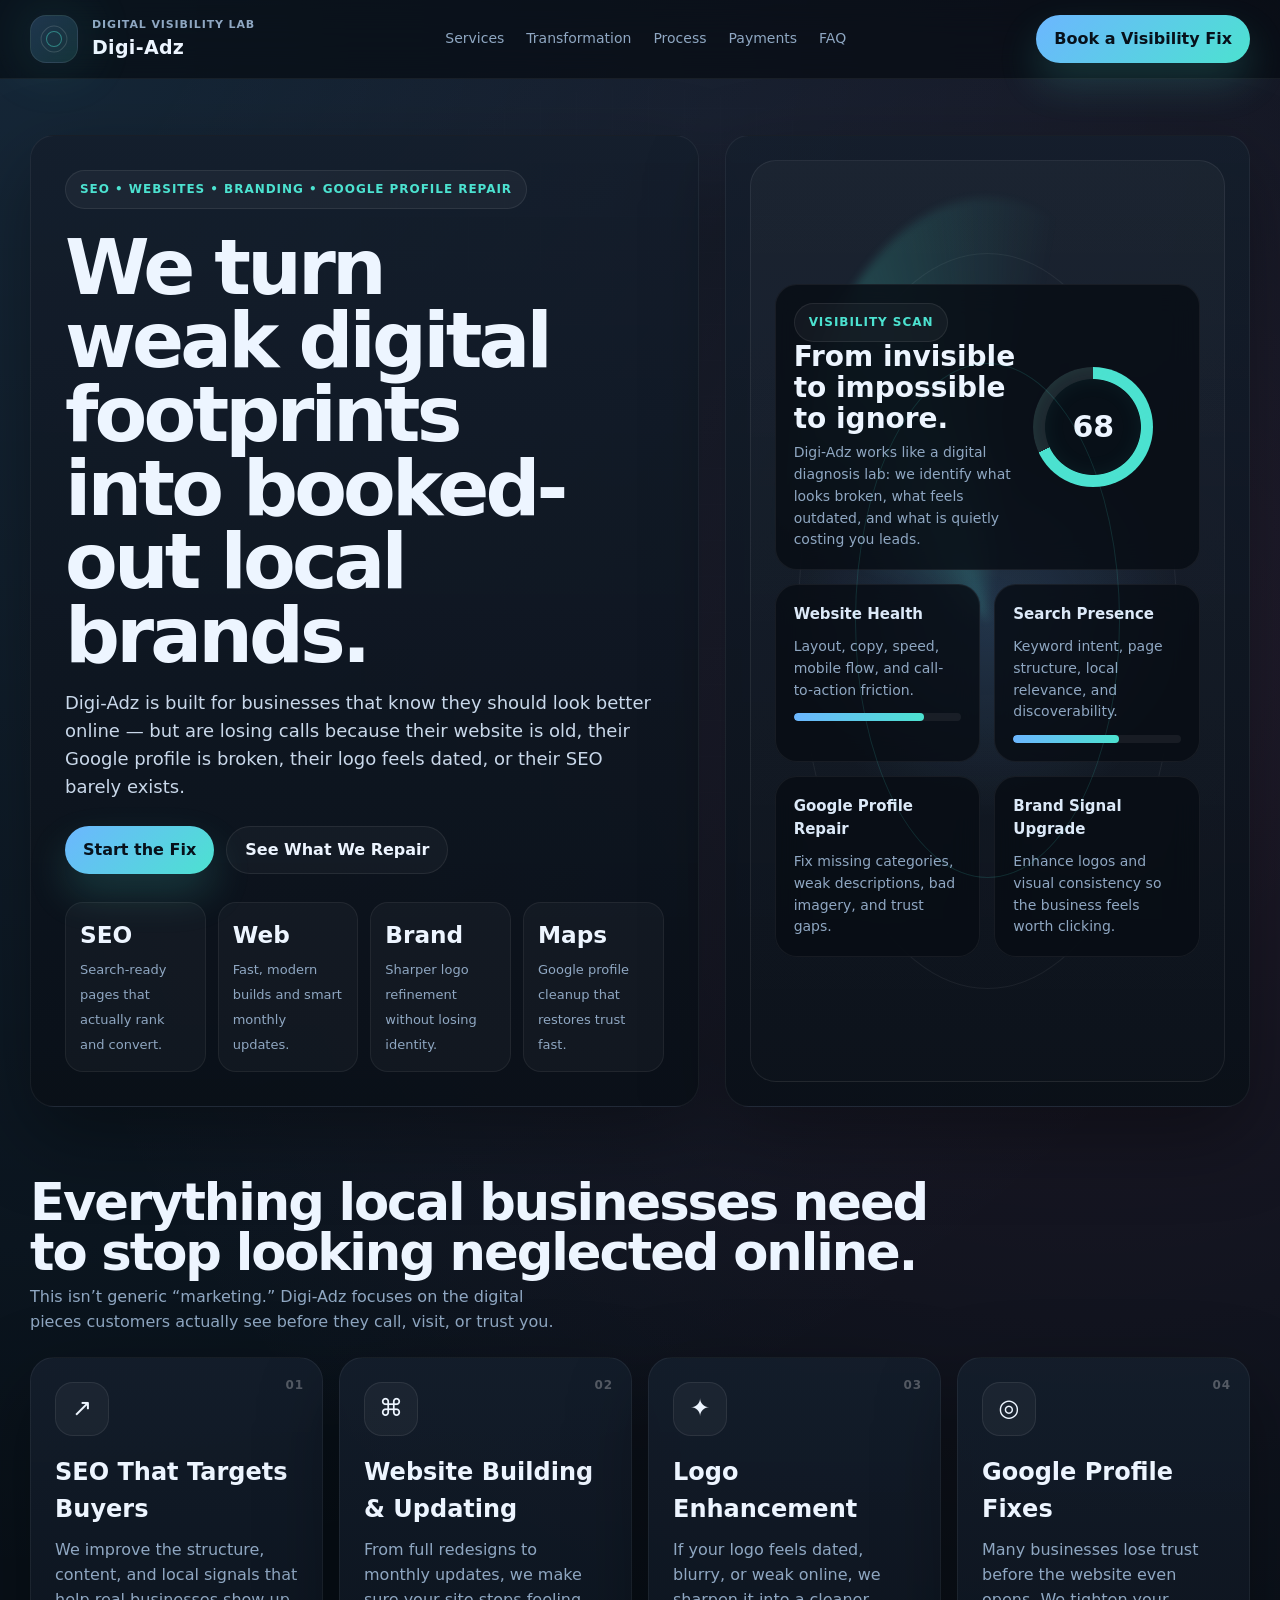
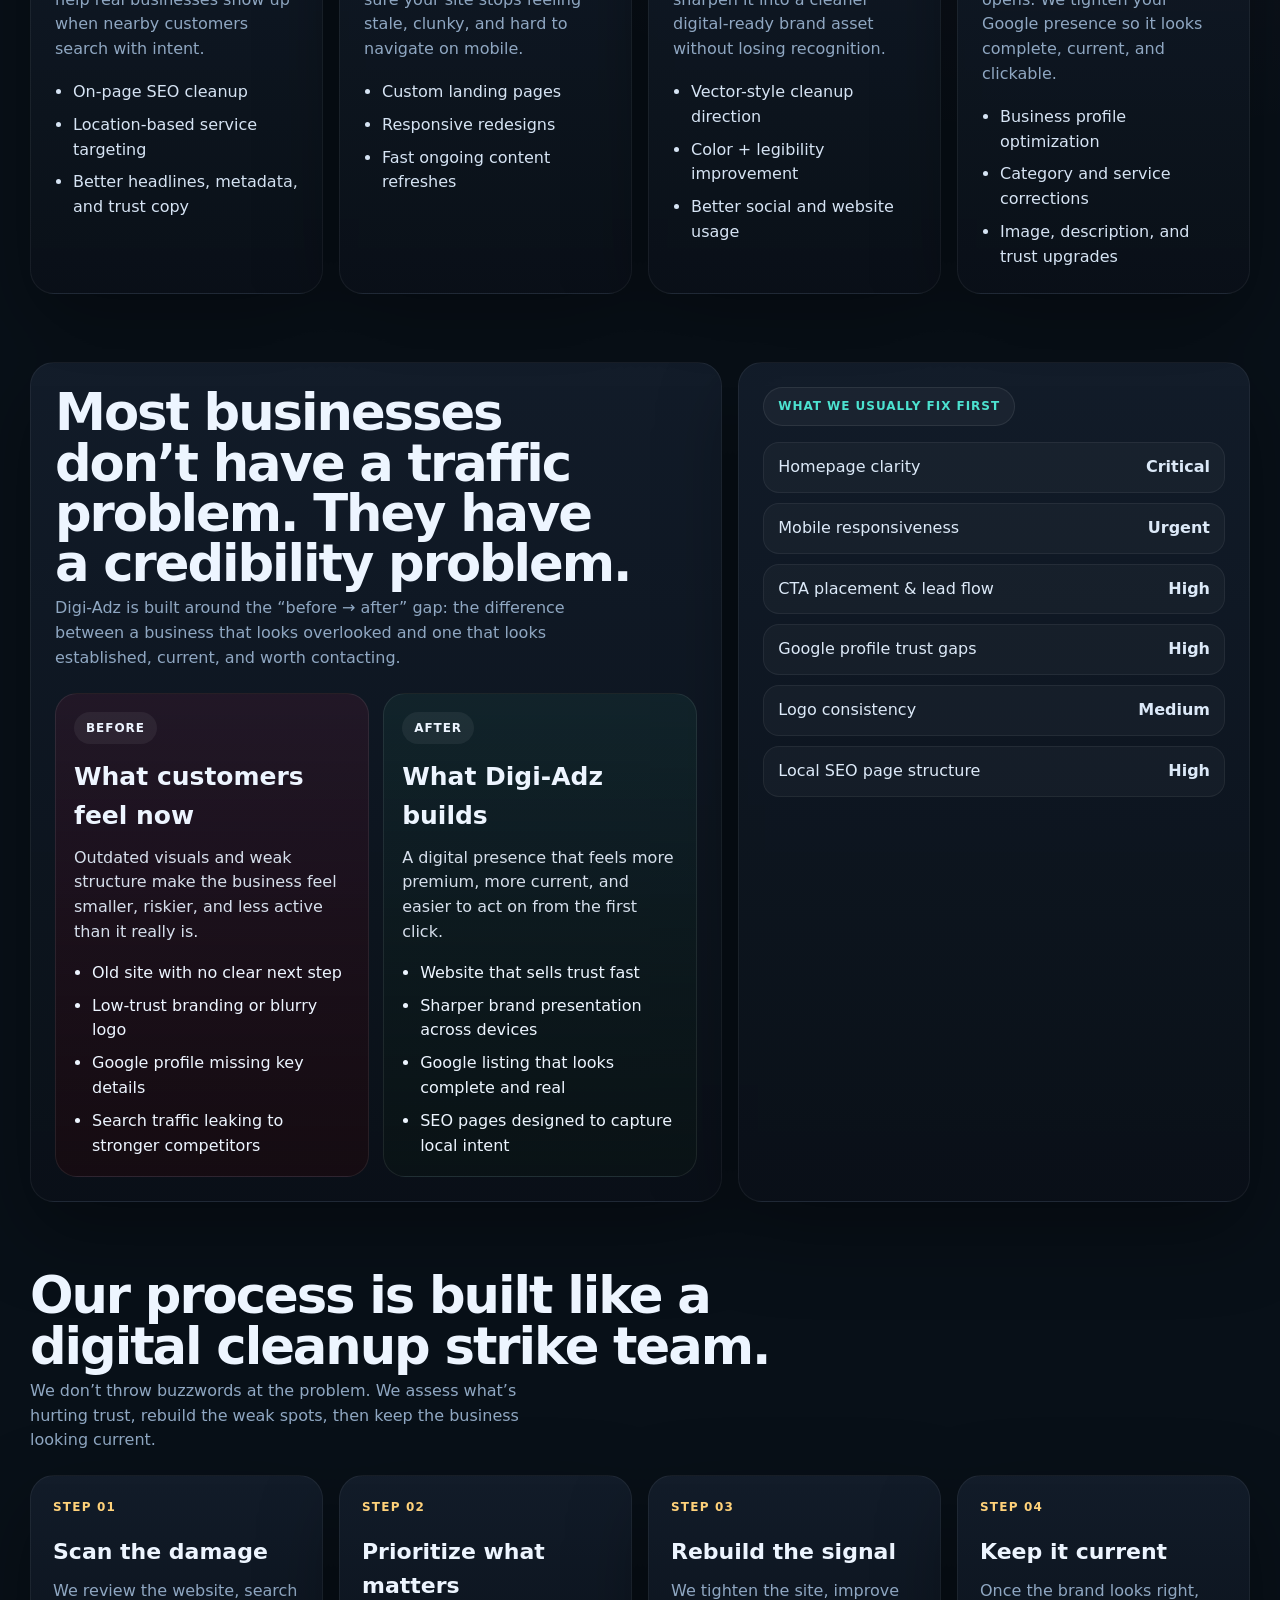
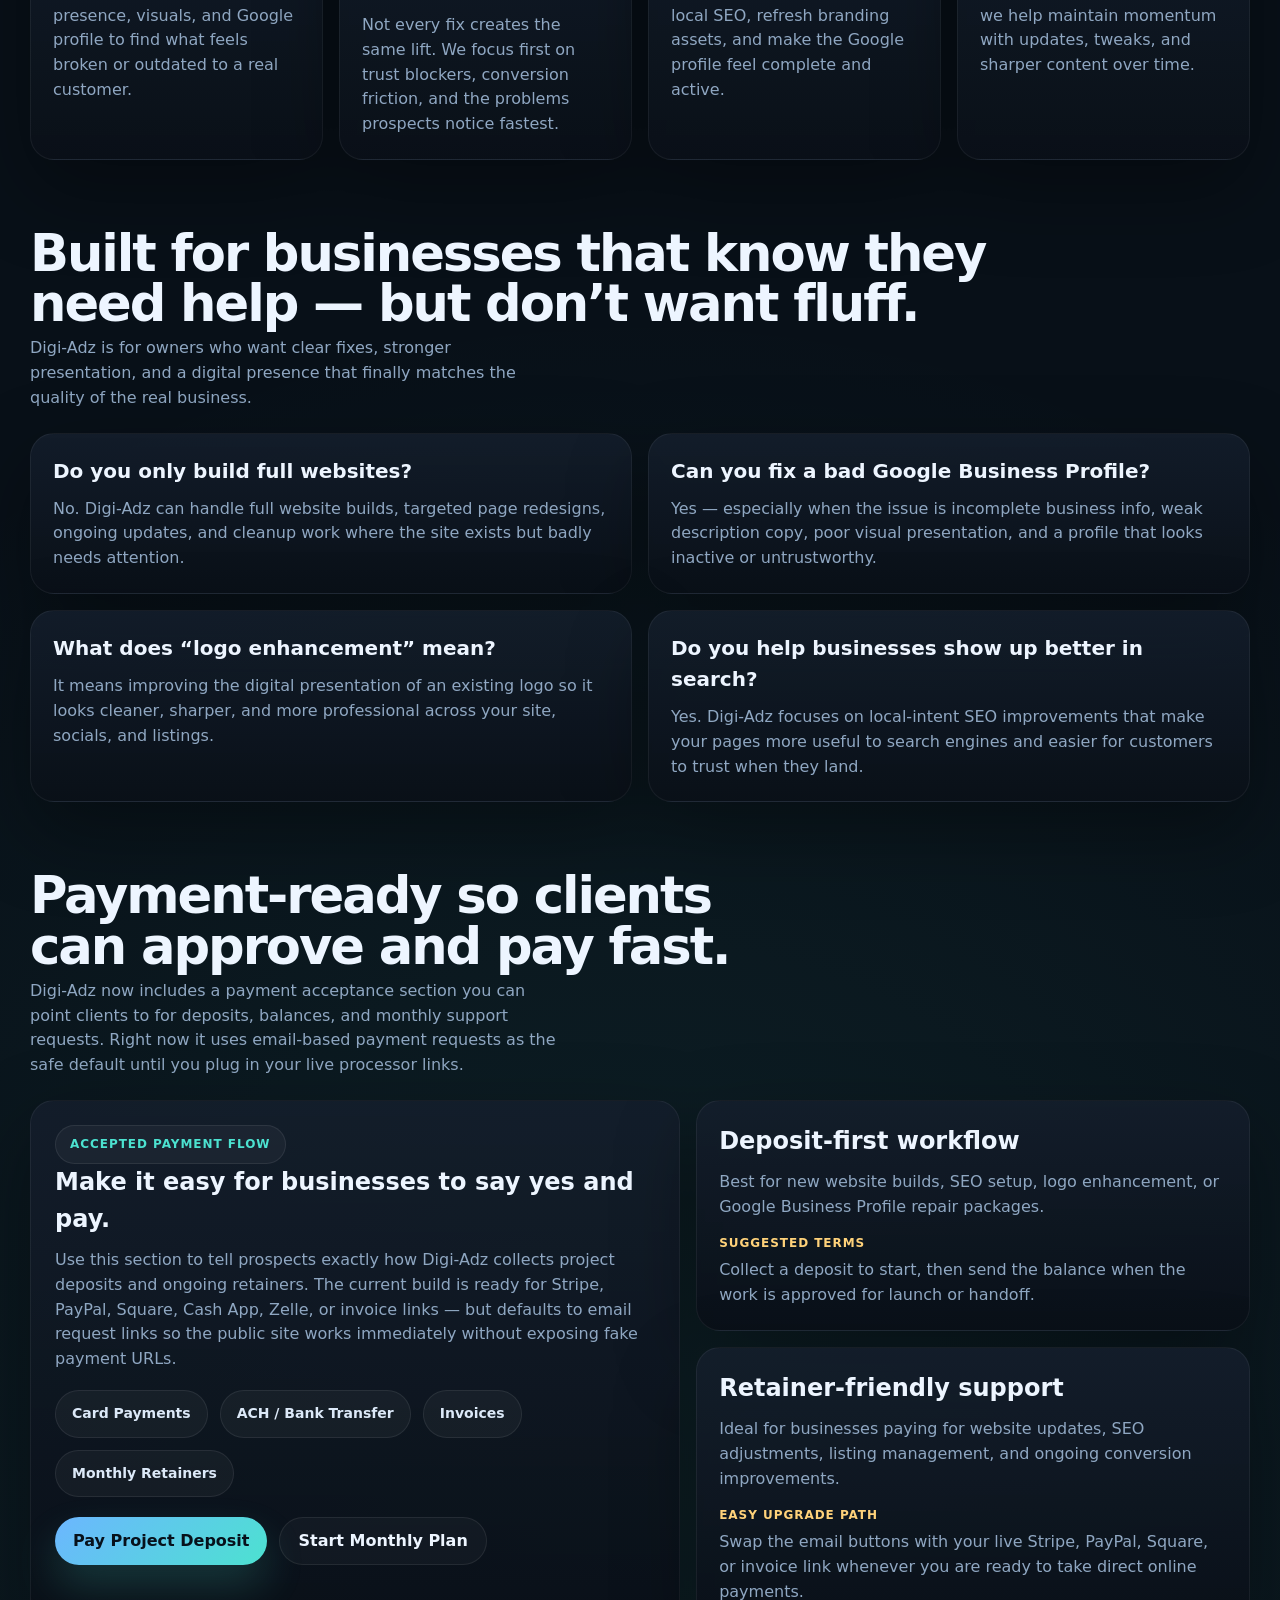
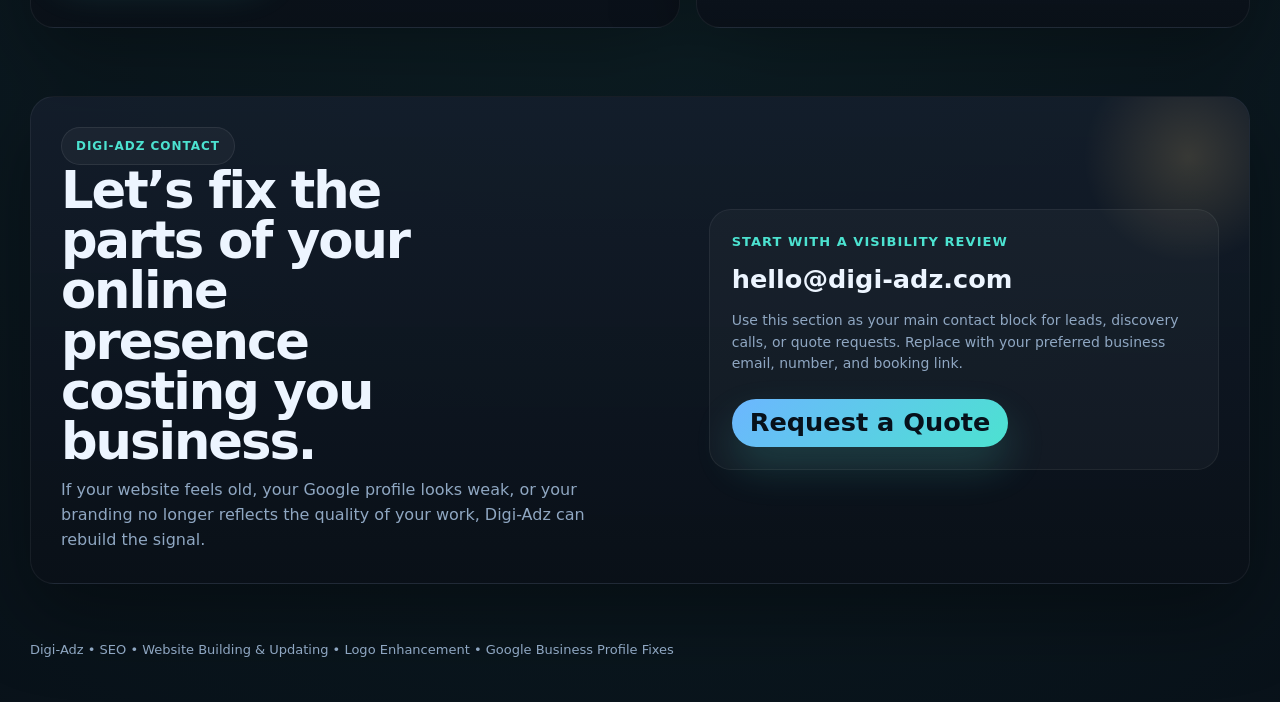
==== index.html @ f7421a34 "fix: center quote button in contact panel" ====
<!DOCTYPE html>
<html lang="en">
<head>
  <meta charset="UTF-8" />
  <meta name="viewport" content="width=device-width, initial-scale=1.0" />
  <title>Digi-Adz — Digital Visibility That Actually Brings Calls</title>
  <meta name="description" content="Digi-Adz helps local businesses fix SEO, rebuild outdated websites, enhance logos, and repair Google Business Profiles with a bold conversion-first digital presence." />
  <style>
    :root {
      --bg: #081018;
      --bg-soft: #101a24;
      --panel: rgba(17, 25, 36, 0.8);
      --panel-2: rgba(13, 20, 30, 0.92);
      --line: rgba(120, 174, 255, 0.18);
      --text: #edf5ff;
      --muted: #8fa7c2;
      --blue: #6cb6ff;
      --cyan: #4ce2d0;
      --gold: #ffd27a;
      --pink: #ff72c6;
      --glow: 0 0 60px rgba(76, 226, 208, 0.18);
      --radius: 24px;
      --shadow: 0 30px 80px rgba(0, 0, 0, 0.35);
      --max: 1220px;
    }

    * { box-sizing: border-box; }
    html { scroll-behavior: smooth; }
    body {
      margin: 0;
      font-family: Inter, ui-sans-serif, system-ui, -apple-system, BlinkMacSystemFont, "Segoe UI", sans-serif;
      background:
        radial-gradient(circle at top left, rgba(108, 182, 255, 0.14), transparent 28%),
        radial-gradient(circle at 85% 12%, rgba(255, 114, 198, 0.10), transparent 22%),
        radial-gradient(circle at 50% 85%, rgba(76, 226, 208, 0.08), transparent 25%),
        var(--bg);
      color: var(--text);
      line-height: 1.55;
    }

    body::before {
      content: "";
      position: fixed;
      inset: 0;
      pointer-events: none;
      background-image:
        linear-gradient(rgba(255,255,255,0.02) 1px, transparent 1px),
        linear-gradient(90deg, rgba(255,255,255,0.02) 1px, transparent 1px);
      background-size: 36px 36px;
      mask-image: radial-gradient(circle at center, black 30%, transparent 85%);
      opacity: .55;
    }

    a { color: inherit; text-decoration: none; }
    img { max-width: 100%; display: block; }
    .shell { width: min(var(--max), calc(100% - 32px)); margin: 0 auto; position: relative; z-index: 1; }

    .topbar {
      position: sticky;
      top: 0;
      z-index: 20;
      backdrop-filter: blur(18px);
      background: rgba(5, 10, 16, 0.65);
      border-bottom: 1px solid rgba(255,255,255,0.06);
    }

    .nav {
      display: flex;
      align-items: center;
      justify-content: space-between;
      min-height: 78px;
      gap: 20px;
    }

    .brand {
      display: inline-flex;
      align-items: center;
      gap: 14px;
      font-weight: 800;
      letter-spacing: .02em;
    }

    .brand-mark {
      width: 48px;
      height: 48px;
      border-radius: 16px;
      display: grid;
      place-items: center;
      background: linear-gradient(135deg, rgba(108, 182, 255, .22), rgba(76, 226, 208, .16));
      border: 1px solid rgba(255,255,255,.08);
      box-shadow: var(--glow);
      position: relative;
      overflow: hidden;
    }

    .brand-mark::before,
    .brand-mark::after {
      content: "";
      position: absolute;
      inset: 10px;
      border: 1px solid rgba(255,255,255,.14);
      border-radius: 12px;
      transform: rotate(45deg);
    }

    .brand-mark::after {
      inset: 15px;
      border-color: rgba(76, 226, 208, .45);
    }

    .brand-copy small {
      display: block;
      color: var(--muted);
      font-weight: 600;
      letter-spacing: .08em;
      text-transform: uppercase;
      font-size: 11px;
    }

    .brand-copy strong {
      display: block;
      font-size: 19px;
    }

    .nav-links {
      display: flex;
      align-items: center;
      gap: 22px;
      color: var(--muted);
      font-size: 14px;
    }

    .nav-links a:hover { color: var(--text); }

    .cta {
      display: inline-flex;
      align-items: center;
      justify-content: center;
      min-height: 48px;
      padding: 0 18px;
      border-radius: 999px;
      border: 1px solid rgba(255,255,255,.08);
      transition: transform .2s ease, border-color .2s ease, background .2s ease;
      font-weight: 700;
    }

    .cta:hover { transform: translateY(-2px); }
    .cta-primary {
      background: linear-gradient(135deg, var(--blue), var(--cyan));
      color: #07111b;
      border: none;
      box-shadow: 0 20px 40px rgba(76, 226, 208, .18);
    }

    .cta-secondary {
      background: rgba(255,255,255,.03);
      color: var(--text);
    }

    .hero {
      padding: 56px 0 36px;
    }

    .hero-grid {
      display: grid;
      grid-template-columns: 1.12fr .88fr;
      gap: 26px;
      align-items: stretch;
    }

    .hero-copy,
    .hero-visual,
    .panel,
    .service-card,
    .proof-card,
    .process-card,
    .faq-item,
    .final-cta {
      background: linear-gradient(180deg, rgba(20, 30, 44, .88), rgba(10, 16, 24, .95));
      border: 1px solid rgba(255,255,255,.06);
      border-radius: var(--radius);
      box-shadow: var(--shadow);
    }

    .hero-copy {
      padding: 34px;
      position: relative;
      overflow: hidden;
    }

    .eyebrow {
      display: inline-flex;
      align-items: center;
      gap: 10px;
      padding: 9px 14px;
      border-radius: 999px;
      background: rgba(255,255,255,.04);
      border: 1px solid rgba(255,255,255,.08);
      color: var(--cyan);
      font-size: 12px;
      font-weight: 800;
      letter-spacing: .08em;
      text-transform: uppercase;
    }

    h1 {
      margin: 22px 0 16px;
      font-size: clamp(3rem, 6vw, 5.8rem);
      line-height: .96;
      letter-spacing: -.05em;
      max-width: 10.5ch;
      text-wrap: balance;
    }

    .hero-copy p {
      max-width: 62ch;
      font-size: 18px;
      color: #c9d8ea;
      margin: 0 0 26px;
    }

    .hero-actions {
      display: flex;
      flex-wrap: wrap;
      gap: 12px;
      margin-bottom: 28px;
    }

    .signal-row {
      display: grid;
      grid-template-columns: repeat(4, 1fr);
      gap: 12px;
      margin-top: 10px;
    }

    .signal {
      padding: 14px;
      border-radius: 18px;
      background: rgba(255,255,255,.03);
      border: 1px solid rgba(255,255,255,.06);
    }

    .signal strong {
      display: block;
      font-size: 1.45rem;
      margin-bottom: 4px;
    }

    .signal span {
      color: var(--muted);
      font-size: 13px;
    }

    .hero-visual {
      padding: 24px;
      position: relative;
      overflow: hidden;
    }

    .radar {
      position: relative;
      min-height: 100%;
      display: grid;
      place-items: center;
      border-radius: 26px;
      background:
        radial-gradient(circle at center, rgba(108,182,255,.16), transparent 38%),
        linear-gradient(180deg, rgba(255,255,255,.03), rgba(255,255,255,.01));
      border: 1px solid rgba(255,255,255,.07);
      overflow: hidden;
      padding: 24px;
    }

    .radar::before,
    .radar::after {
      content: "";
      position: absolute;
      inset: 10%;
      border-radius: 50%;
      border: 1px solid rgba(255,255,255,.06);
    }

    .radar::after {
      inset: 22%;
      border-color: rgba(76,226,208,.14);
    }

    .scan-beam {
      position: absolute;
      inset: 4%;
      border-radius: 50%;
      background: conic-gradient(from 10deg, transparent 0 280deg, rgba(76,226,208,.18) 330deg, transparent 360deg);
      animation: orbit 8s linear infinite;
      filter: blur(4px);
    }

    @keyframes orbit { to { transform: rotate(360deg); } }

    .dashboard {
      position: relative;
      width: min(520px, 100%);
      display: grid;
      gap: 14px;
    }

    .dash-head, .dash-lower {
      display: grid;
      grid-template-columns: repeat(2, 1fr);
      gap: 14px;
    }

    .mini-card, .score, .map-card, .pulse-card {
      background: rgba(8, 13, 20, .82);
      border: 1px solid rgba(255,255,255,.06);
      border-radius: 22px;
      padding: 18px;
      backdrop-filter: blur(14px);
    }

    .score {
      grid-column: 1 / -1;
      display: grid;
      grid-template-columns: 1.2fr .8fr;
      gap: 18px;
      align-items: center;
    }

    .score-ring {
      width: 120px;
      aspect-ratio: 1;
      border-radius: 50%;
      display: grid;
      place-items: center;
      background: radial-gradient(circle at center, #081018 56%, transparent 57%), conic-gradient(var(--cyan) 0 68%, rgba(255,255,255,.08) 68% 100%);
      box-shadow: inset 0 0 30px rgba(76,226,208,.15);
      font-size: 30px;
      font-weight: 800;
    }

    .score-copy h2 {
      margin: 0 0 8px;
      font-size: 28px;
      line-height: 1.1;
    }

    .score-copy p,
    .mini-card p,
    .map-card p,
    .pulse-card p { margin: 0; color: var(--muted); font-size: 14px; }

    .mini-card strong,
    .map-card strong,
    .pulse-card strong {
      display: block;
      font-size: 15px;
      margin-bottom: 10px;
      color: #dce9f8;
    }

    .meter {
      margin-top: 12px;
      height: 8px;
      border-radius: 999px;
      background: rgba(255,255,255,.06);
      overflow: hidden;
    }

    .meter span {
      display: block;
      height: 100%;
      background: linear-gradient(90deg, var(--blue), var(--cyan));
      border-radius: inherit;
    }

    section {
      padding: 34px 0;
    }

    .section-head {
      display: flex;
      justify-content: space-between;
      align-items: end;
      gap: 20px;
      margin-bottom: 22px;
    }

    .section-head h2 {
      margin: 0 0 8px;
      font-size: clamp(2rem, 4vw, 3.4rem);
      line-height: .98;
      letter-spacing: -.04em;
      text-wrap: balance;
    }

    .section-head p {
      margin: 0;
      color: var(--muted);
      max-width: 52ch;
    }

    .services-grid {
      display: grid;
      grid-template-columns: repeat(4, 1fr);
      gap: 16px;
    }

    .service-card {
      padding: 24px;
      position: relative;
      overflow: hidden;
      min-height: 280px;
    }

    .service-card::before {
      content: attr(data-tag);
      position: absolute;
      top: 18px;
      right: 18px;
      font-size: 12px;
      letter-spacing: .08em;
      color: rgba(255,255,255,.28);
      text-transform: uppercase;
      font-weight: 800;
    }

    .icon {
      width: 54px;
      height: 54px;
      border-radius: 18px;
      display: grid;
      place-items: center;
      background: rgba(255,255,255,.04);
      border: 1px solid rgba(255,255,255,.08);
      font-size: 24px;
      margin-bottom: 18px;
    }

    .service-card h3 { margin: 0 0 10px; font-size: 24px; }
    .service-card p { margin: 0 0 18px; color: var(--muted); }
    .service-card ul { margin: 0; padding-left: 18px; color: #d6e4f4; }
    .service-card li + li { margin-top: 8px; }

    .proof-grid {
      display: grid;
      grid-template-columns: 1.15fr .85fr;
      gap: 16px;
    }

    .proof-card { padding: 24px; }

    .before-after {
      display: grid;
      grid-template-columns: repeat(2, 1fr);
      gap: 14px;
      margin-top: 18px;
    }

    .state-box {
      border-radius: 22px;
      padding: 18px;
      min-height: 260px;
      border: 1px solid rgba(255,255,255,.08);
      position: relative;
      overflow: hidden;
    }

    .state-box.bad {
      background: linear-gradient(180deg, rgba(122, 27, 64, .18), rgba(22, 12, 18, .96));
    }

    .state-box.good {
      background: linear-gradient(180deg, rgba(33, 94, 86, .18), rgba(10, 19, 22, .96));
    }

    .state-box .label {
      display: inline-flex;
      padding: 7px 12px;
      border-radius: 999px;
      background: rgba(255,255,255,.06);
      font-size: 12px;
      letter-spacing: .08em;
      text-transform: uppercase;
      font-weight: 800;
      margin-bottom: 14px;
    }

    .state-box h3 { margin: 0 0 10px; font-size: 25px; }
    .state-box p { margin: 0 0 16px; color: #d6dfec; }

    .issue-list, .fix-list { margin: 0; padding-left: 18px; }
    .issue-list li + li, .fix-list li + li { margin-top: 8px; }

    .checklist {
      display: grid;
      gap: 10px;
      margin-top: 16px;
    }

    .checklist div {
      display: flex;
      align-items: center;
      justify-content: space-between;
      gap: 14px;
      padding: 12px 14px;
      border-radius: 16px;
      background: rgba(255,255,255,.03);
      border: 1px solid rgba(255,255,255,.06);
      color: #dce9f8;
    }

    .process-grid {
      display: grid;
      grid-template-columns: repeat(4, 1fr);
      gap: 16px;
    }

    .process-card {
      padding: 22px;
      min-height: 240px;
    }

    .step-num {
      font-size: 12px;
      font-weight: 800;
      color: var(--gold);
      letter-spacing: .1em;
      text-transform: uppercase;
      margin-bottom: 18px;
    }

    .process-card h3 { margin: 0 0 10px; font-size: 22px; }
    .process-card p { margin: 0; color: var(--muted); }

    .faq-wrap {
      display: grid;
      grid-template-columns: 1fr 1fr;
      gap: 16px;
    }

    .faq-item {
      padding: 22px;
    }

    .faq-item h3 { margin: 0 0 10px; font-size: 20px; }
    .faq-item p { margin: 0; color: var(--muted); }

    .payments-grid {
      display: grid;
      grid-template-columns: 1.08fr .92fr;
      gap: 16px;
    }

    .payments-panel,
    .payment-card {
      background: linear-gradient(180deg, rgba(20, 30, 44, .88), rgba(10, 16, 24, .95));
      border: 1px solid rgba(255,255,255,.06);
      border-radius: var(--radius);
      box-shadow: var(--shadow);
    }

    .payments-panel {
      padding: 24px;
    }

    .payments-panel h3,
    .payment-card h3 {
      margin: 0 0 10px;
      font-size: 24px;
    }

    .payments-panel p,
    .payment-card p {
      margin: 0;
      color: var(--muted);
    }

    .payment-methods {
      display: flex;
      flex-wrap: wrap;
      gap: 12px;
      margin: 18px 0 20px;
    }

    .payment-pill {
      padding: 12px 16px;
      border-radius: 999px;
      background: rgba(255,255,255,.04);
      border: 1px solid rgba(255,255,255,.08);
      color: #dce9f8;
      font-size: 14px;
      font-weight: 700;
    }

    .payment-actions {
      display: flex;
      flex-wrap: wrap;
      gap: 12px;
      margin-top: 18px;
    }

    .payment-stack {
      display: grid;
      gap: 16px;
    }

    .payment-card {
      padding: 22px;
    }

    .payment-card strong {
      display: block;
      margin-top: 14px;
      margin-bottom: 6px;
      color: var(--gold);
      font-size: 12px;
      letter-spacing: .08em;
      text-transform: uppercase;
    }

    .final-cta {
      padding: 30px;
      display: grid;
      grid-template-columns: 1.1fr .9fr;
      gap: 24px;
      align-items: center;
      position: relative;
      overflow: hidden;
    }

    .final-cta::after {
      content: "";
      position: absolute;
      right: -60px;
      top: -60px;
      width: 240px;
      height: 240px;
      border-radius: 50%;
      background: radial-gradient(circle, rgba(255,210,122,.16), transparent 62%);
    }

    .final-cta h2 {
      margin: 0 0 12px;
      font-size: clamp(2rem, 4vw, 3.2rem);
      line-height: .98;
      letter-spacing: -.04em;
      max-width: 11ch;
    }

    .final-cta p {
      margin: 0;
      color: var(--muted);
      max-width: 56ch;
    }

    .contact-panel {
      border-radius: 22px;
      padding: 22px;
      background: rgba(255,255,255,.03);
      border: 1px solid rgba(255,255,255,.06);
      position: relative;
      z-index: 1;
    }

    .contact-panel strong {
      display: block;
      font-size: 13px;
      color: var(--cyan);
      letter-spacing: .08em;
      text-transform: uppercase;
      margin-bottom: 8px;
    }

    .contact-panel a {
      display: block;
      font-size: clamp(1.3rem, 2vw, 1.8rem);
      font-weight: 800;
      margin-bottom: 10px;
    }

    .contact-panel .cta {
      display: inline-flex;
      margin: 8px auto 0;
      text-align: center;
    }

    .contact-panel p {
      margin: 0 0 16px;
      font-size: 14px;
    }

    footer {
      padding: 22px 0 42px;
      color: var(--muted);
      font-size: 13px;
    }

    @media (max-width: 1100px) {
      .hero-grid,
      .proof-grid,
      .final-cta,
      .services-grid,
      .process-grid,
      .faq-wrap,
      .payments-grid { grid-template-columns: 1fr 1fr; }
      .score { grid-template-columns: 1fr; }
      .hero-copy h1 { max-width: 12ch; }
    }

    @media (max-width: 820px) {
      .nav { min-height: auto; padding: 16px 0; align-items: flex-start; }
      .nav-links { display: none; }
      .hero-grid,
      .proof-grid,
      .services-grid,
      .process-grid,
      .faq-wrap,
      .payments-grid,
      .final-cta,
      .signal-row,
      .before-after,
      .dash-head,
      .dash-lower { grid-template-columns: 1fr; }
      .hero-copy,
      .hero-visual,
      .service-card,
      .proof-card,
      .process-card,
      .faq-item,
      .final-cta { padding: 22px; }
      .section-head { align-items: start; flex-direction: column; }
      .cta { width: 100%; }
    }

    @media (prefers-reduced-motion: reduce) {
      html { scroll-behavior: auto; }
      *, *::before, *::after { animation: none !important; transition: none !important; }
    }
  </style>
</head>
<body>
  <header class="topbar">
    <div class="shell nav">
      <a class="brand" href="#top">
        <span class="brand-mark" aria-hidden="true"></span>
        <span class="brand-copy">
          <small>Digital Visibility Lab</small>
          <strong>Digi-Adz</strong>
        </span>
      </a>
      <nav class="nav-links" aria-label="Primary">
        <a href="#services">Services</a>
        <a href="#transformation">Transformation</a>
        <a href="#process">Process</a>
        <a href="#payments">Payments</a>
        <a href="#faq">FAQ</a>
      </nav>
      <a class="cta cta-primary" href="#contact">Book a Visibility Fix</a>
    </div>
  </header>

  <main id="top">
    <section class="hero">
      <div class="shell hero-grid">
        <div class="hero-copy">
          <span class="eyebrow">SEO • Websites • Branding • Google Profile Repair</span>
          <h1>We turn weak digital footprints into booked-out local brands.</h1>
          <p>Digi-Adz is built for businesses that know they should look better online — but are losing calls because their website is old, their Google profile is broken, their logo feels dated, or their SEO barely exists.</p>
          <div class="hero-actions">
            <a class="cta cta-primary" href="#contact">Start the Fix</a>
            <a class="cta cta-secondary" href="#services">See What We Repair</a>
          </div>
          <div class="signal-row">
            <div class="signal">
              <strong>SEO</strong>
              <span>Search-ready pages that actually rank and convert.</span>
            </div>
            <div class="signal">
              <strong>Web</strong>
              <span>Fast, modern builds and smart monthly updates.</span>
            </div>
            <div class="signal">
              <strong>Brand</strong>
              <span>Sharper logo refinement without losing identity.</span>
            </div>
            <div class="signal">
              <strong>Maps</strong>
              <span>Google profile cleanup that restores trust fast.</span>
            </div>
          </div>
        </div>
        <div class="hero-visual">
          <div class="radar">
            <div class="scan-beam" aria-hidden="true"></div>
            <div class="dashboard">
              <div class="score">
                <div class="score-copy">
                  <span class="eyebrow">Visibility Scan</span>
                  <h2>From invisible to impossible to ignore.</h2>
                  <p>Digi-Adz works like a digital diagnosis lab: we identify what looks broken, what feels outdated, and what is quietly costing you leads.</p>
                </div>
                <div class="score-ring" aria-label="Visibility score">68</div>
              </div>
              <div class="dash-head">
                <div class="mini-card">
                  <strong>Website Health</strong>
                  <p>Layout, copy, speed, mobile flow, and call-to-action friction.</p>
                  <div class="meter"><span style="width:78%"></span></div>
                </div>
                <div class="mini-card">
                  <strong>Search Presence</strong>
                  <p>Keyword intent, page structure, local relevance, and discoverability.</p>
                  <div class="meter"><span style="width:63%"></span></div>
                </div>
              </div>
              <div class="dash-lower">
                <div class="map-card">
                  <strong>Google Profile Repair</strong>
                  <p>Fix missing categories, weak descriptions, bad imagery, and trust gaps.</p>
                </div>
                <div class="pulse-card">
                  <strong>Brand Signal Upgrade</strong>
                  <p>Enhance logos and visual consistency so the business feels worth clicking.</p>
                </div>
              </div>
            </div>
          </div>
        </div>
      </div>
    </section>

    <section id="services">
      <div class="shell">
        <div class="section-head">
          <div>
            <h2>Everything local businesses need to stop looking neglected online.</h2>
            <p>This isn’t generic “marketing.” Digi-Adz focuses on the digital pieces customers actually see before they call, visit, or trust you.</p>
          </div>
        </div>
        <div class="services-grid">
          <article class="service-card" data-tag="01">
            <div class="icon">↗</div>
            <h3>SEO That Targets Buyers</h3>
            <p>We improve the structure, content, and local signals that help real businesses show up when nearby customers search with intent.</p>
            <ul>
              <li>On-page SEO cleanup</li>
              <li>Location-based service targeting</li>
              <li>Better headlines, metadata, and trust copy</li>
            </ul>
          </article>
          <article class="service-card" data-tag="02">
            <div class="icon">⌘</div>
            <h3>Website Building & Updating</h3>
            <p>From full redesigns to monthly updates, we make sure your site stops feeling stale, clunky, and hard to navigate on mobile.</p>
            <ul>
              <li>Custom landing pages</li>
              <li>Responsive redesigns</li>
              <li>Fast ongoing content refreshes</li>
            </ul>
          </article>
          <article class="service-card" data-tag="03">
            <div class="icon">✦</div>
            <h3>Logo Enhancement</h3>
            <p>If your logo feels dated, blurry, or weak online, we sharpen it into a cleaner digital-ready brand asset without losing recognition.</p>
            <ul>
              <li>Vector-style cleanup direction</li>
              <li>Color + legibility improvement</li>
              <li>Better social and website usage</li>
            </ul>
          </article>
          <article class="service-card" data-tag="04">
            <div class="icon">◎</div>
            <h3>Google Profile Fixes</h3>
            <p>Many businesses lose trust before the website even opens. We tighten your Google presence so it looks complete, current, and clickable.</p>
            <ul>
              <li>Business profile optimization</li>
              <li>Category and service corrections</li>
              <li>Image, description, and trust upgrades</li>
            </ul>
          </article>
        </div>
      </div>
    </section>

    <section id="transformation">
      <div class="shell proof-grid">
        <div class="proof-card">
          <div class="section-head">
            <div>
              <h2>Most businesses don’t have a traffic problem. They have a credibility problem.</h2>
              <p>Digi-Adz is built around the “before → after” gap: the difference between a business that looks overlooked and one that looks established, current, and worth contacting.</p>
            </div>
          </div>
          <div class="before-after">
            <div class="state-box bad">
              <span class="label">Before</span>
              <h3>What customers feel now</h3>
              <p>Outdated visuals and weak structure make the business feel smaller, riskier, and less active than it really is.</p>
              <ul class="issue-list">
                <li>Old site with no clear next step</li>
                <li>Low-trust branding or blurry logo</li>
                <li>Google profile missing key details</li>
                <li>Search traffic leaking to stronger competitors</li>
              </ul>
            </div>
            <div class="state-box good">
              <span class="label">After</span>
              <h3>What Digi-Adz builds</h3>
              <p>A digital presence that feels more premium, more current, and easier to act on from the first click.</p>
              <ul class="fix-list">
                <li>Website that sells trust fast</li>
                <li>Sharper brand presentation across devices</li>
                <li>Google listing that looks complete and real</li>
                <li>SEO pages designed to capture local intent</li>
              </ul>
            </div>
          </div>
        </div>
        <aside class="proof-card">
          <span class="eyebrow">What we usually fix first</span>
          <div class="checklist">
            <div><span>Homepage clarity</span><strong>Critical</strong></div>
            <div><span>Mobile responsiveness</span><strong>Urgent</strong></div>
            <div><span>CTA placement & lead flow</span><strong>High</strong></div>
            <div><span>Google profile trust gaps</span><strong>High</strong></div>
            <div><span>Logo consistency</span><strong>Medium</strong></div>
            <div><span>Local SEO page structure</span><strong>High</strong></div>
          </div>
        </aside>
      </div>
    </section>

    <section id="process">
      <div class="shell">
        <div class="section-head">
          <div>
            <h2>Our process is built like a digital cleanup strike team.</h2>
            <p>We don’t throw buzzwords at the problem. We assess what’s hurting trust, rebuild the weak spots, then keep the business looking current.</p>
          </div>
        </div>
        <div class="process-grid">
          <article class="process-card">
            <div class="step-num">Step 01</div>
            <h3>Scan the damage</h3>
            <p>We review the website, search presence, visuals, and Google profile to find what feels broken or outdated to a real customer.</p>
          </article>
          <article class="process-card">
            <div class="step-num">Step 02</div>
            <h3>Prioritize what matters</h3>
            <p>Not every fix creates the same lift. We focus first on trust blockers, conversion friction, and the problems prospects notice fastest.</p>
          </article>
          <article class="process-card">
            <div class="step-num">Step 03</div>
            <h3>Rebuild the signal</h3>
            <p>We tighten the site, improve local SEO, refresh branding assets, and make the Google profile feel complete and active.</p>
          </article>
          <article class="process-card">
            <div class="step-num">Step 04</div>
            <h3>Keep it current</h3>
            <p>Once the brand looks right, we help maintain momentum with updates, tweaks, and sharper content over time.</p>
          </article>
        </div>
      </div>
    </section>

    <section id="faq">
      <div class="shell">
        <div class="section-head">
          <div>
            <h2>Built for businesses that know they need help — but don’t want fluff.</h2>
            <p>Digi-Adz is for owners who want clear fixes, stronger presentation, and a digital presence that finally matches the quality of the real business.</p>
          </div>
        </div>
        <div class="faq-wrap">
          <article class="faq-item">
            <h3>Do you only build full websites?</h3>
            <p>No. Digi-Adz can handle full website builds, targeted page redesigns, ongoing updates, and cleanup work where the site exists but badly needs attention.</p>
          </article>
          <article class="faq-item">
            <h3>Can you fix a bad Google Business Profile?</h3>
            <p>Yes — especially when the issue is incomplete business info, weak description copy, poor visual presentation, and a profile that looks inactive or untrustworthy.</p>
          </article>
          <article class="faq-item">
            <h3>What does “logo enhancement” mean?</h3>
            <p>It means improving the digital presentation of an existing logo so it looks cleaner, sharper, and more professional across your site, socials, and listings.</p>
          </article>
          <article class="faq-item">
            <h3>Do you help businesses show up better in search?</h3>
            <p>Yes. Digi-Adz focuses on local-intent SEO improvements that make your pages more useful to search engines and easier for customers to trust when they land.</p>
          </article>
        </div>
      </div>
    </section>

    <section id="payments">
      <div class="shell">
        <div class="section-head">
          <div>
            <h2>Payment-ready so clients can approve and pay fast.</h2>
            <p>Digi-Adz now includes a payment acceptance section you can point clients to for deposits, balances, and monthly support requests. Right now it uses email-based payment requests as the safe default until you plug in your live processor links.</p>
          </div>
        </div>
        <div class="payments-grid">
          <div class="payments-panel">
            <span class="eyebrow">Accepted payment flow</span>
            <h3>Make it easy for businesses to say yes and pay.</h3>
            <p>Use this section to tell prospects exactly how Digi-Adz collects project deposits and ongoing retainers. The current build is ready for Stripe, PayPal, Square, Cash App, Zelle, or invoice links — but defaults to email request links so the public site works immediately without exposing fake payment URLs.</p>
            <div class="payment-methods" aria-label="Accepted payment methods">
              <span class="payment-pill">Card Payments</span>
              <span class="payment-pill">ACH / Bank Transfer</span>
              <span class="payment-pill">Invoices</span>
              <span class="payment-pill">Monthly Retainers</span>
            </div>
            <div class="payment-actions">
              <a class="cta cta-primary" href="mailto:hello@digi-adz.com?subject=Digi-Adz%20Project%20Deposit">Pay Project Deposit</a>
              <a class="cta cta-secondary" href="mailto:hello@digi-adz.com?subject=Digi-Adz%20Monthly%20Support%20Plan">Start Monthly Plan</a>
            </div>
          </div>
          <div class="payment-stack">
            <article class="payment-card">
              <h3>Deposit-first workflow</h3>
              <p>Best for new website builds, SEO setup, logo enhancement, or Google Business Profile repair packages.</p>
              <strong>Suggested terms</strong>
              <p>Collect a deposit to start, then send the balance when the work is approved for launch or handoff.</p>
            </article>
            <article class="payment-card">
              <h3>Retainer-friendly support</h3>
              <p>Ideal for businesses paying for website updates, SEO adjustments, listing management, and ongoing conversion improvements.</p>
              <strong>Easy upgrade path</strong>
              <p>Swap the email buttons with your live Stripe, PayPal, Square, or invoice link whenever you are ready to take direct online payments.</p>
            </article>
          </div>
        </div>
      </div>
    </section>

    <section>
      <div class="shell final-cta" id="contact">
        <div>
          <span class="eyebrow">Digi-Adz Contact</span>
          <h2>Let’s fix the parts of your online presence costing you business.</h2>
          <p>If your website feels old, your Google profile looks weak, or your branding no longer reflects the quality of your work, Digi-Adz can rebuild the signal.</p>
        </div>
        <div class="contact-panel">
          <strong>Start with a visibility review</strong>
          <a href="mailto:hello@digi-adz.com">hello@digi-adz.com</a>
          <p>Use this section as your main contact block for leads, discovery calls, or quote requests. Replace with your preferred business email, number, and booking link.</p>
          <a class="cta cta-primary" href="mailto:hello@digi-adz.com?subject=Digi-Adz%20Website%20Inquiry">Request a Quote</a>
        </div>
      </div>
    </section>
  </main>

  <footer>
    <div class="shell">Digi-Adz • SEO • Website Building & Updating • Logo Enhancement • Google Business Profile Fixes</div>
  </footer>
</body>
</html>
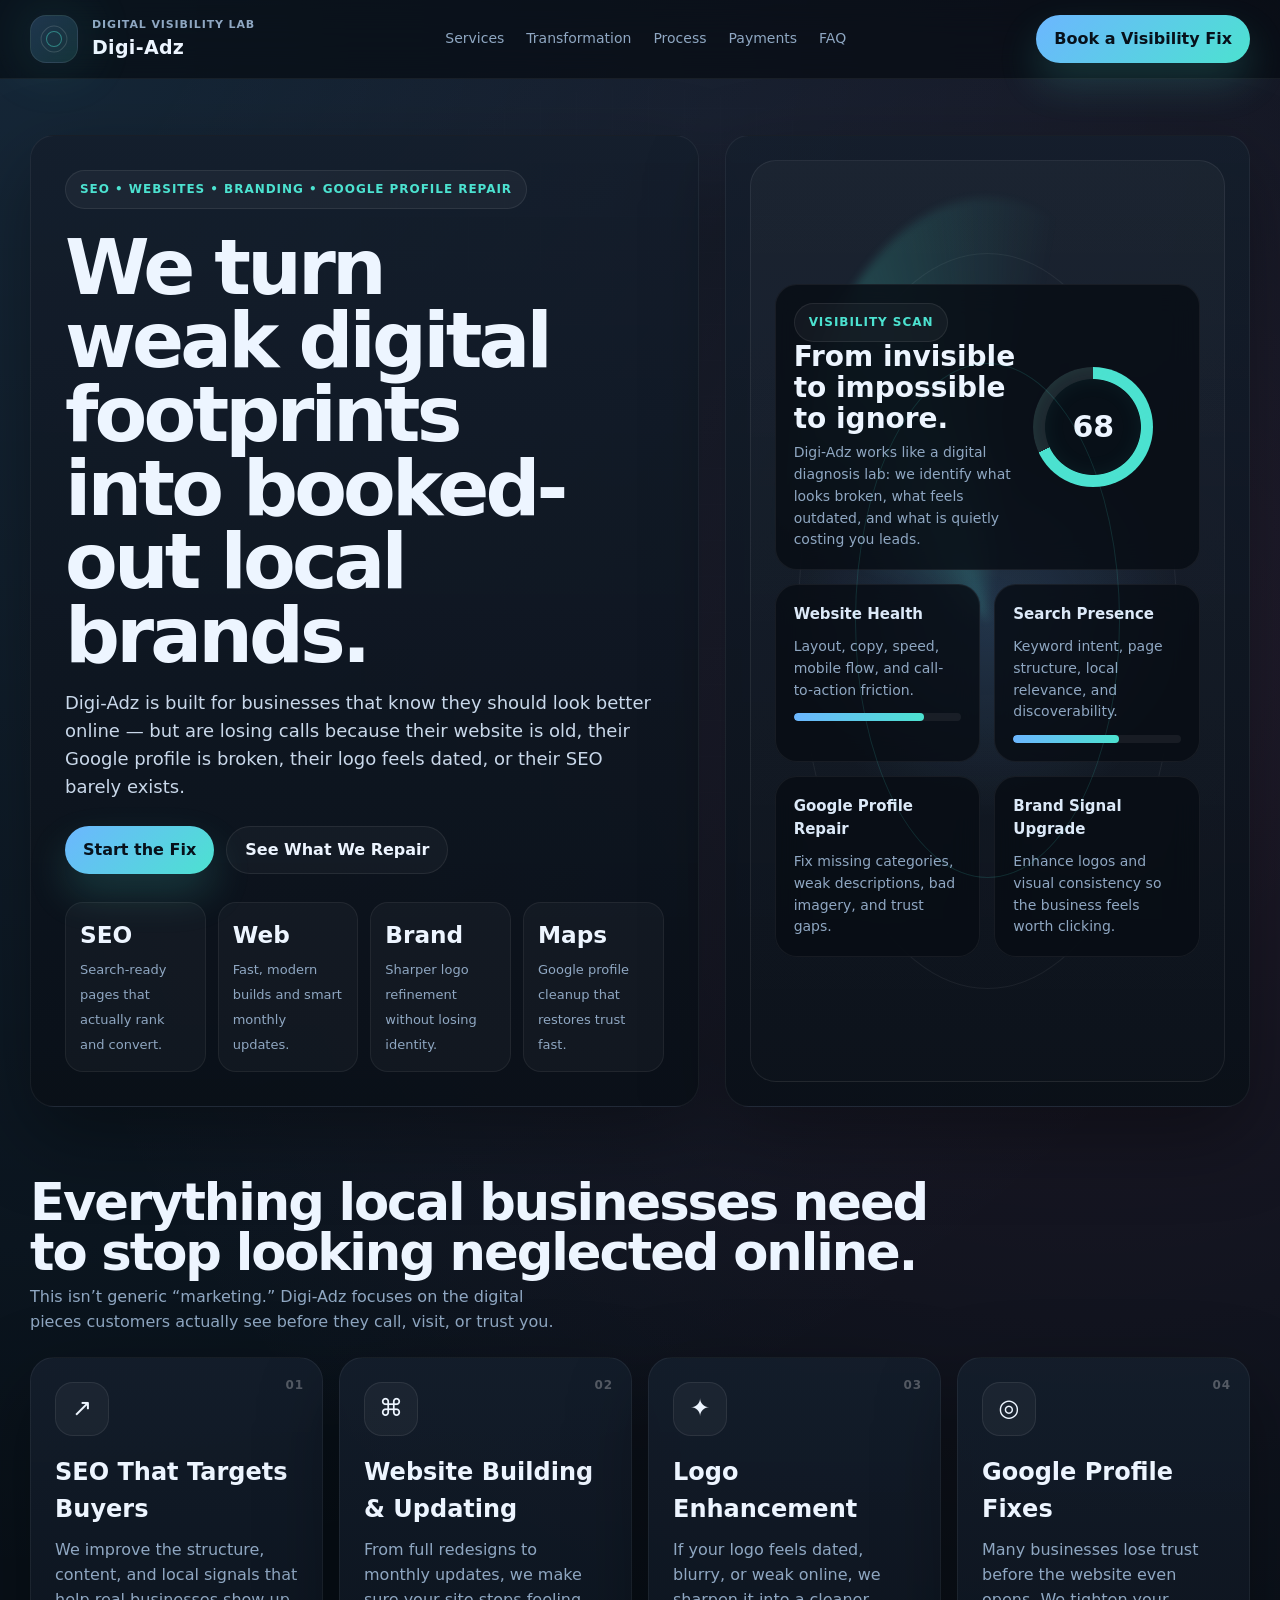
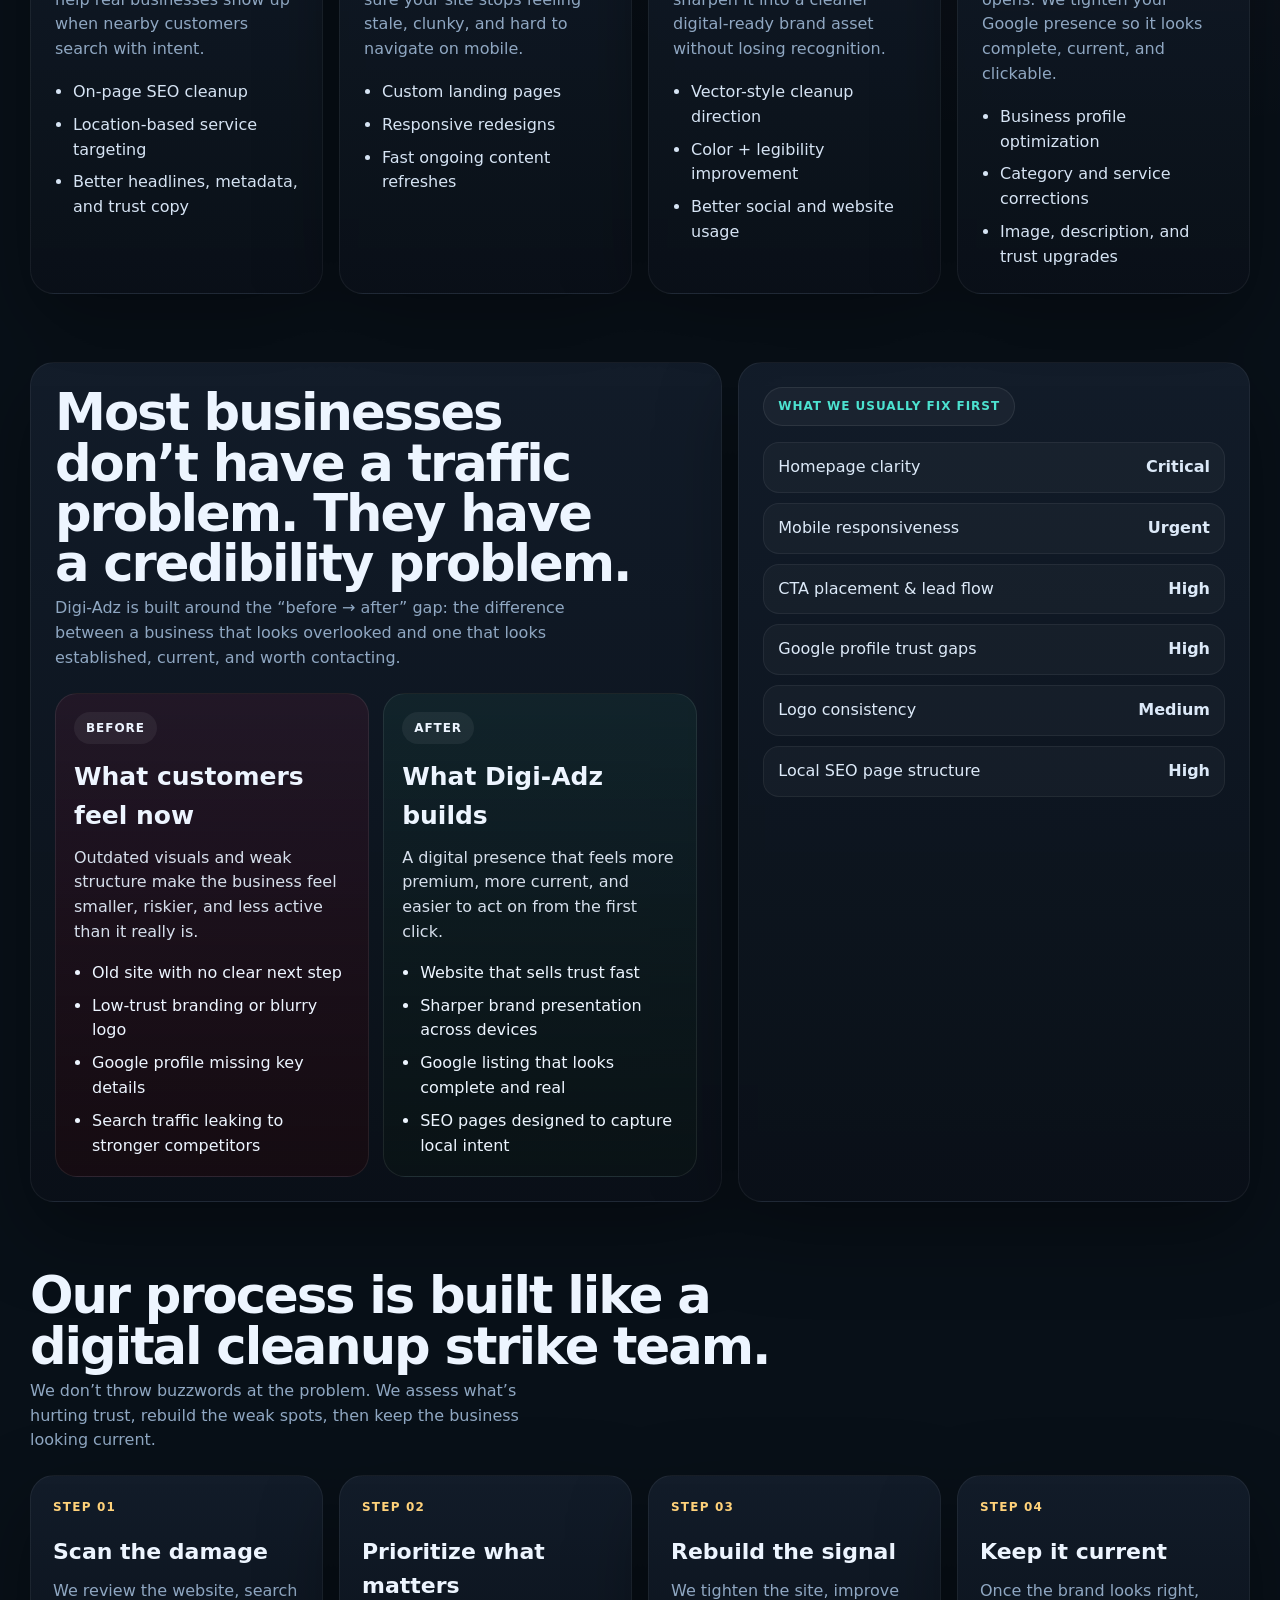
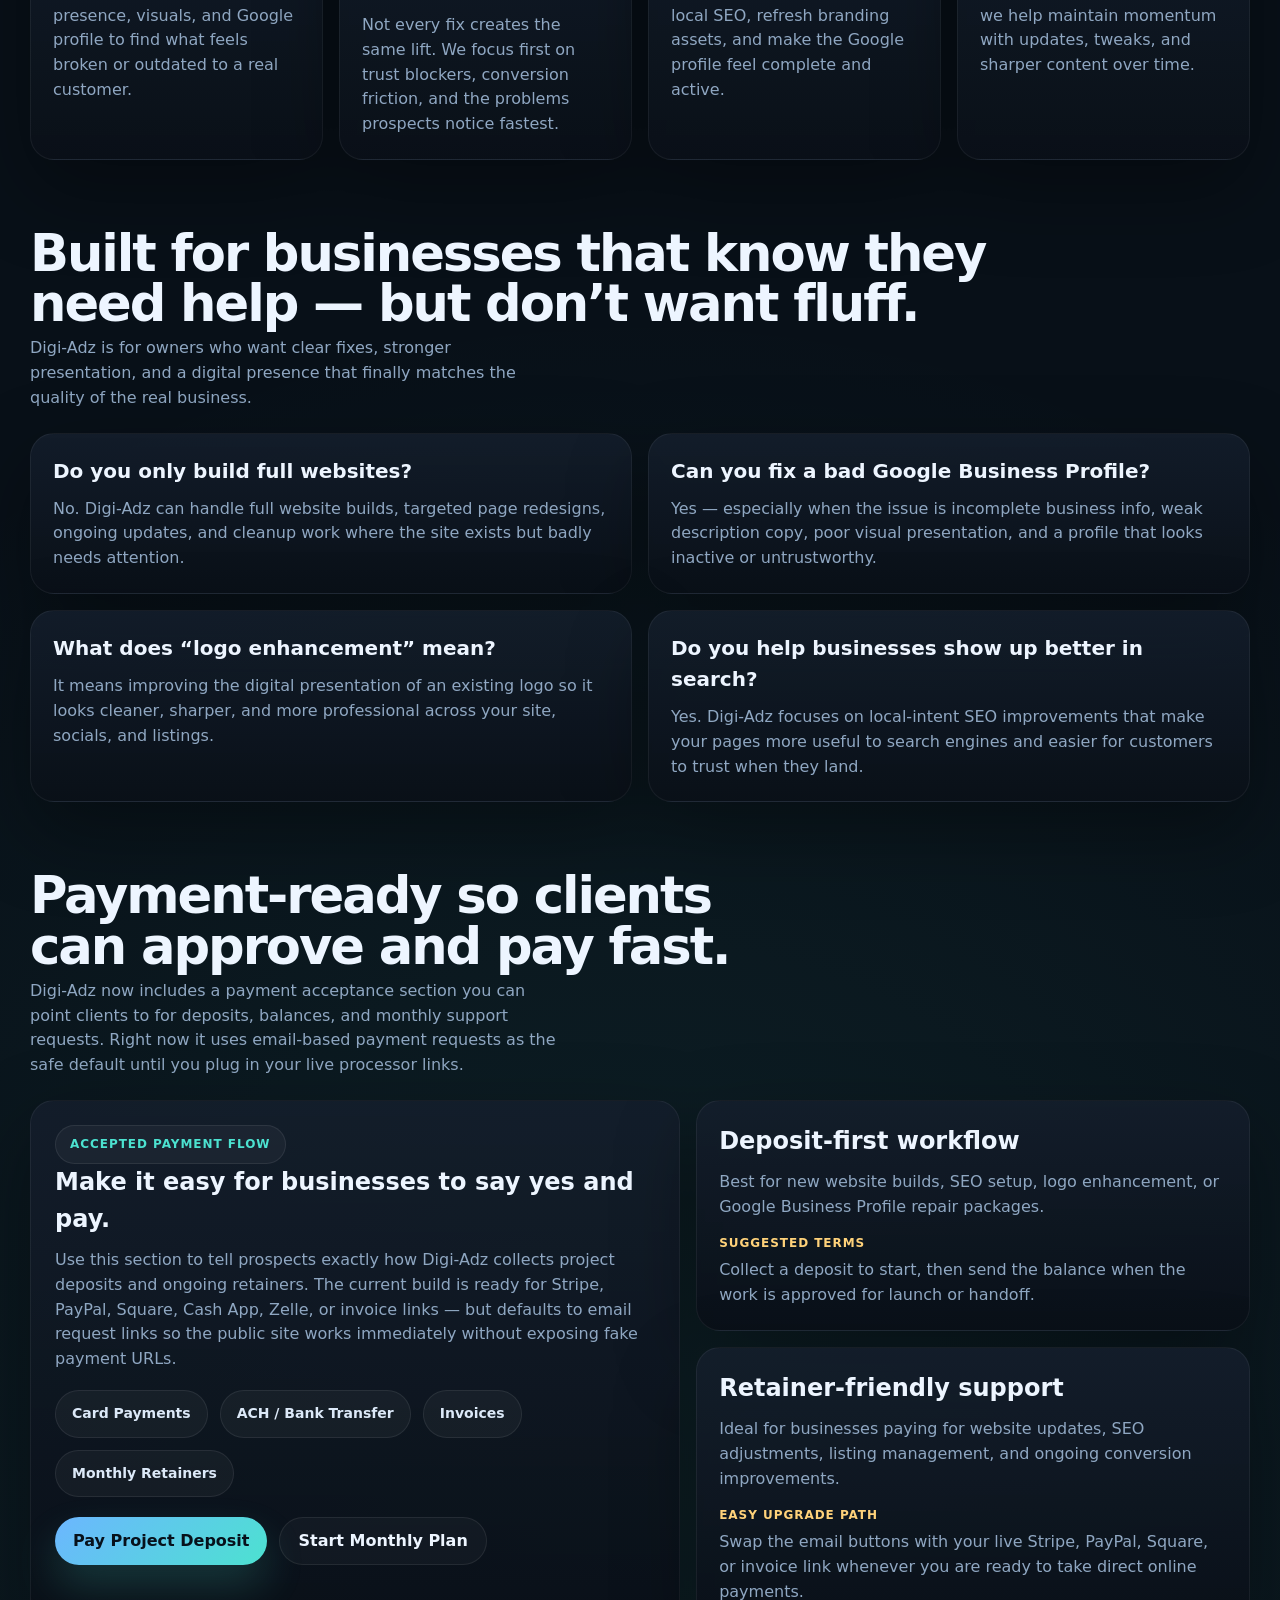
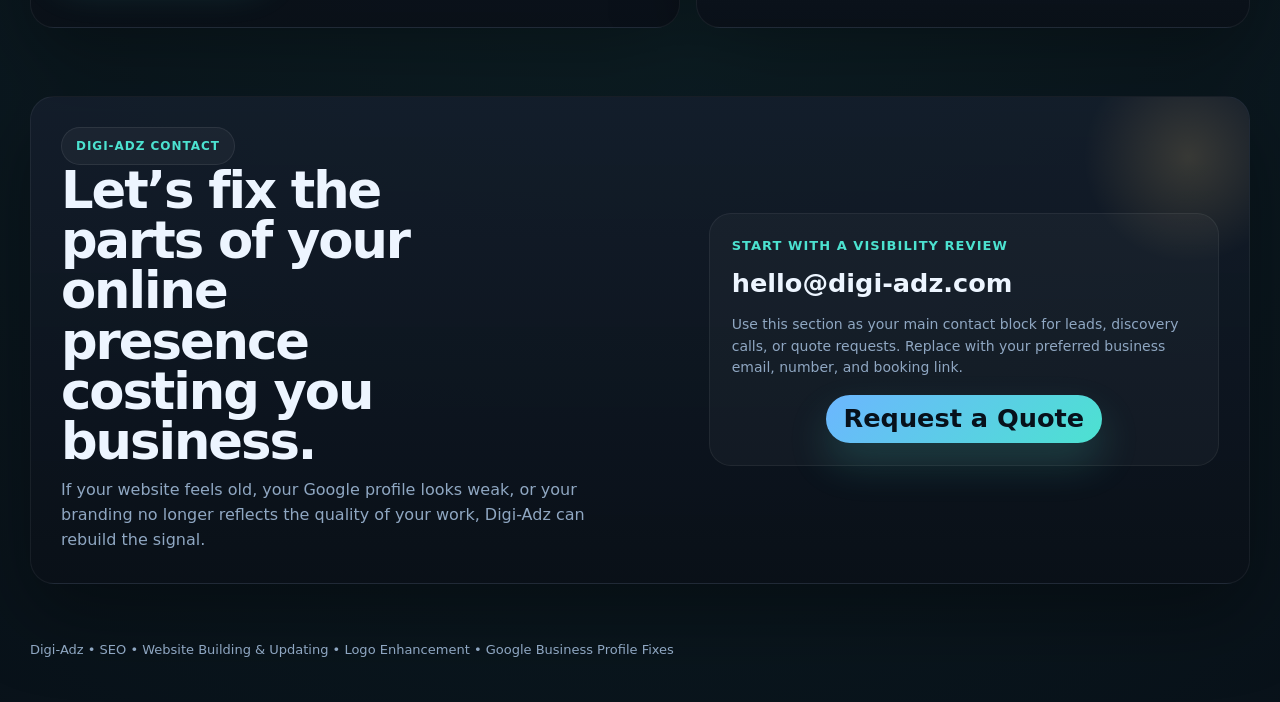
==== commit 310dfabc: "fix: properly center quote button" ====
--- a/index.html
+++ b/index.html
@@ -678,7 +678,8 @@
     }
 
     .contact-panel .cta {
-      display: inline-flex;
+      display: flex;
+      width: fit-content;
       margin: 8px auto 0;
       text-align: center;
     }
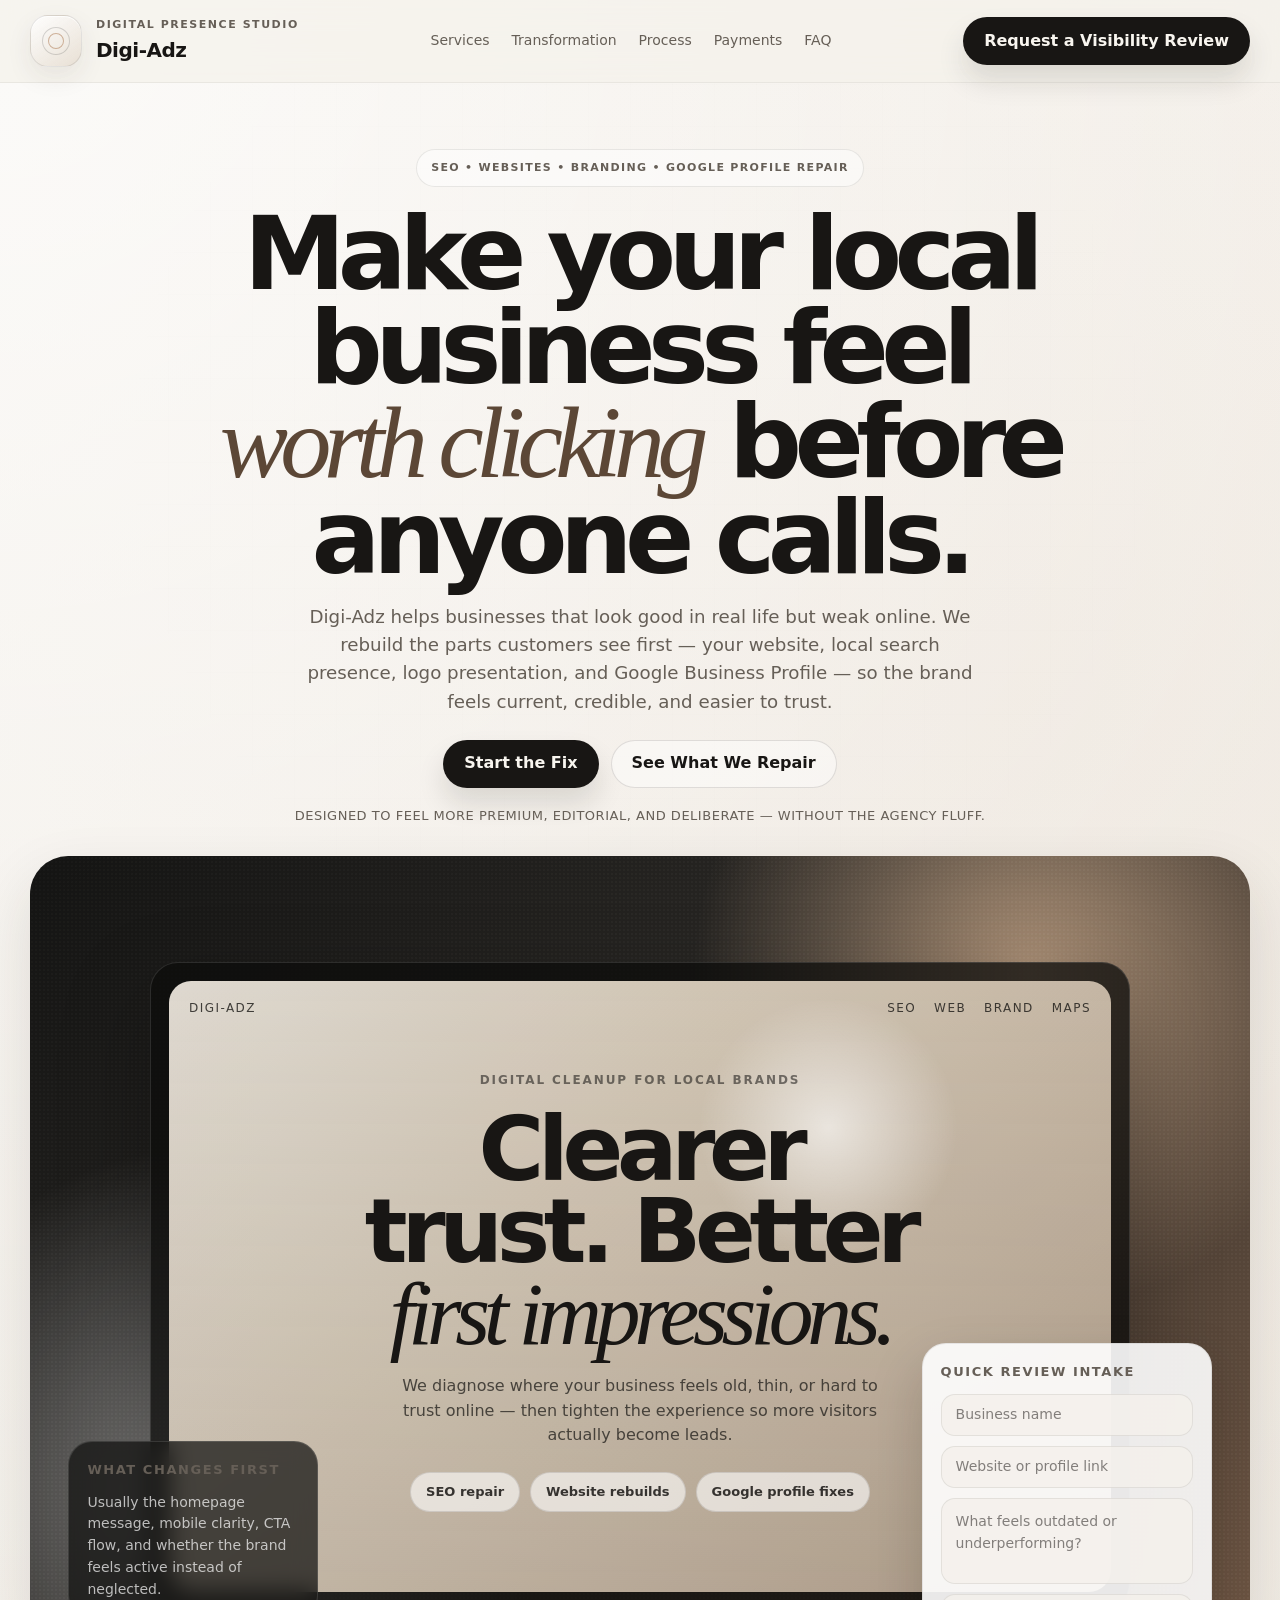
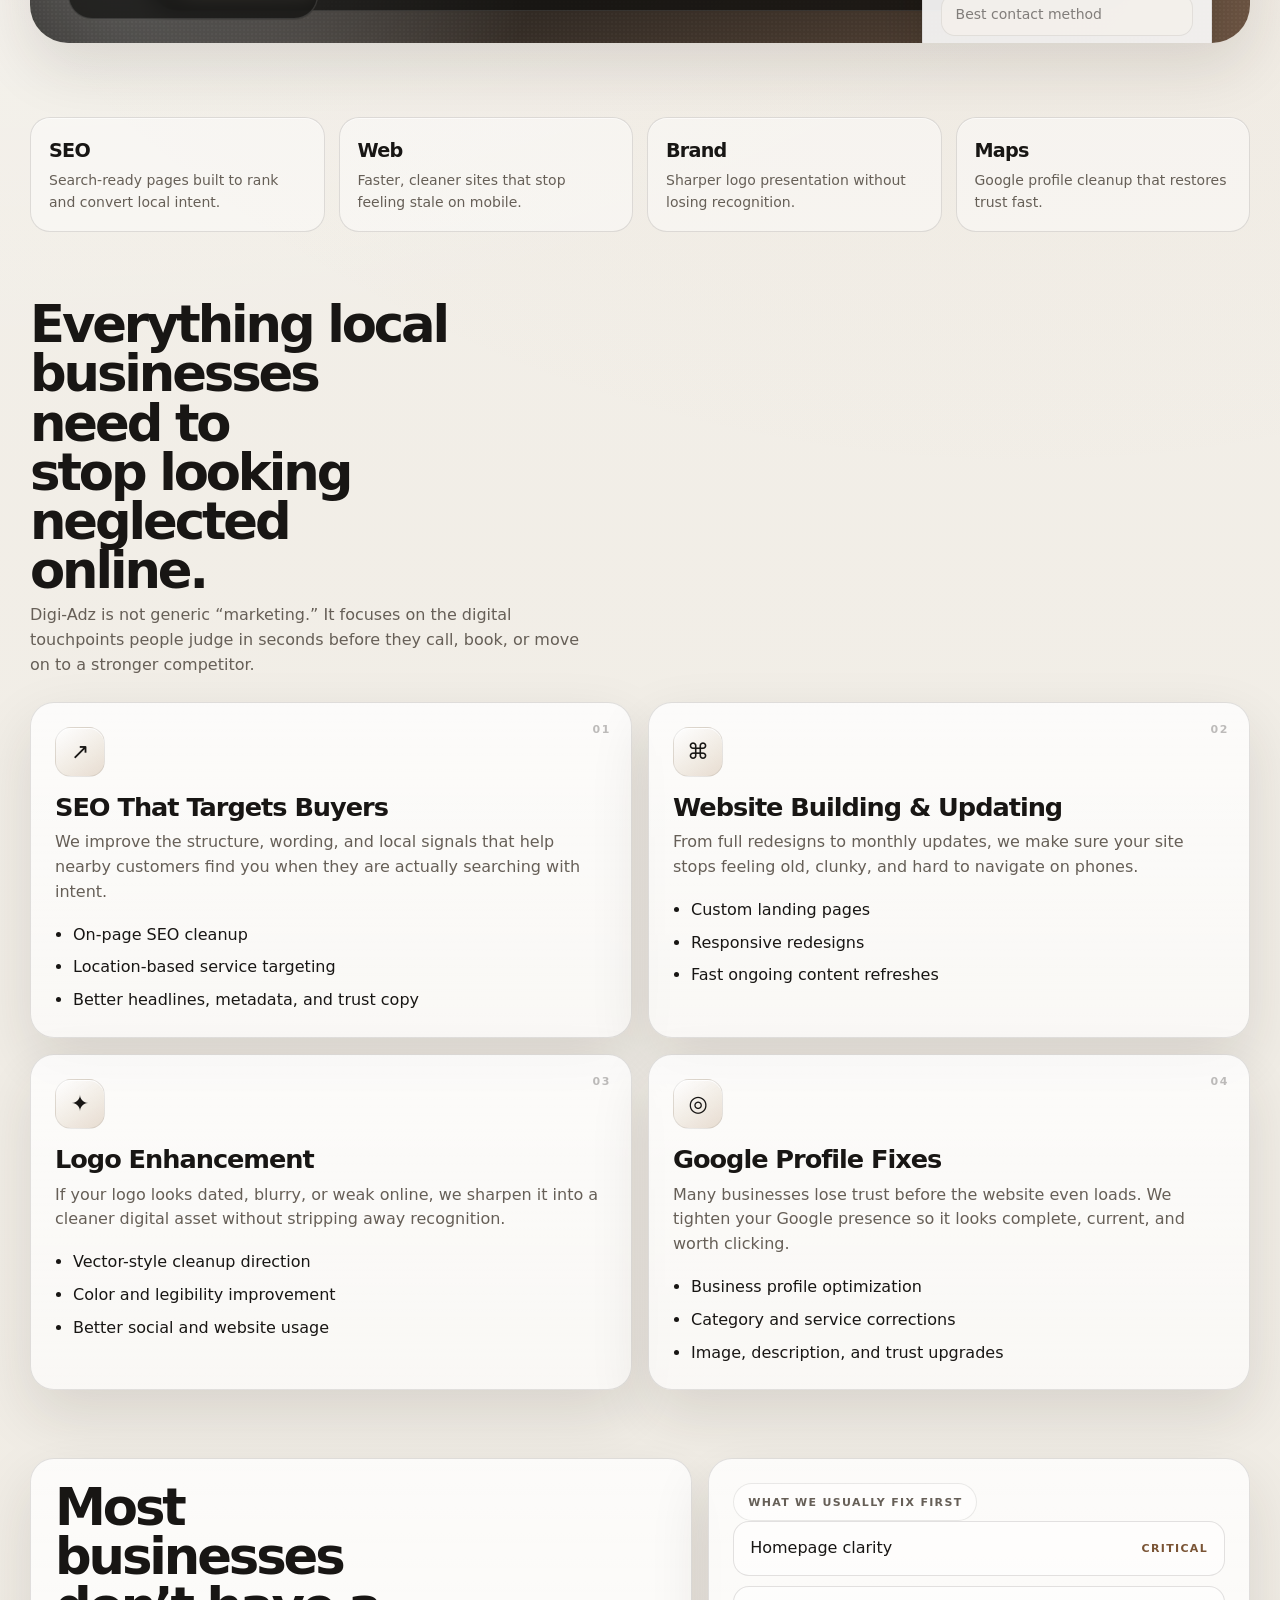
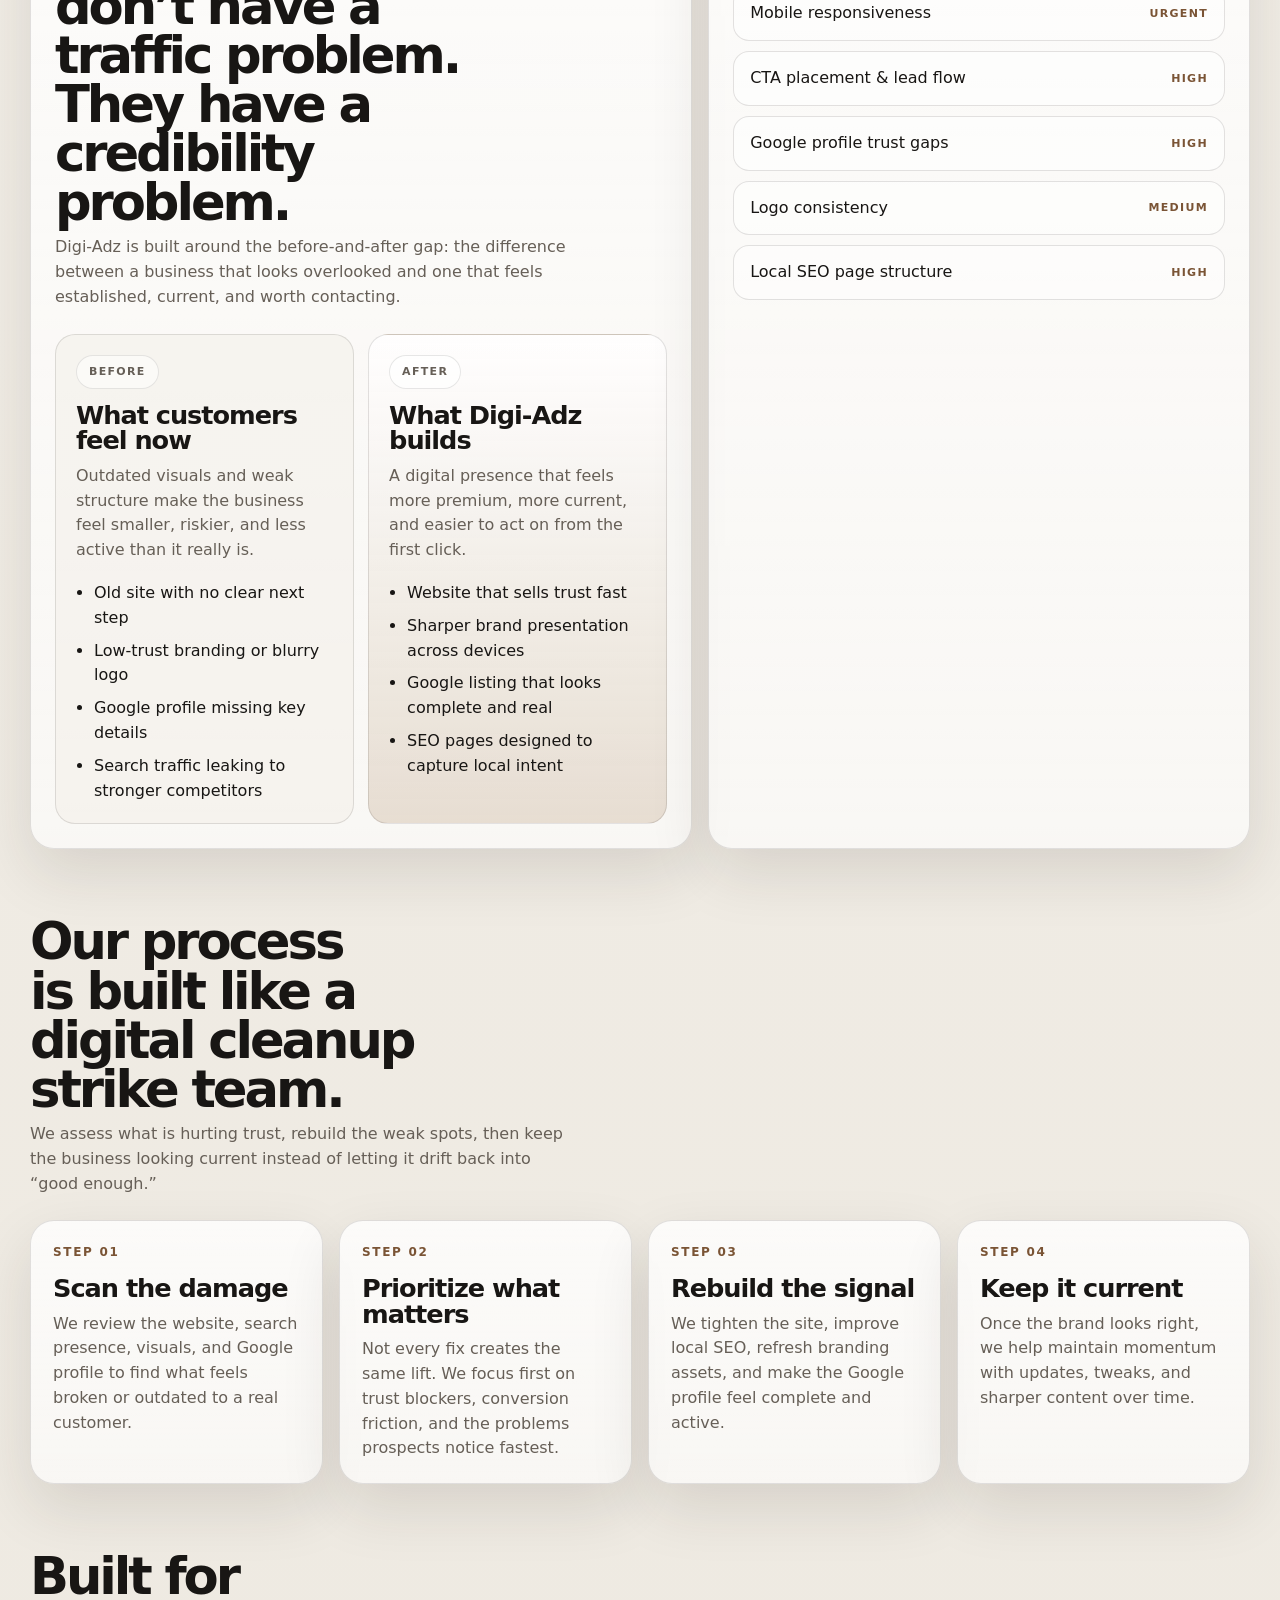
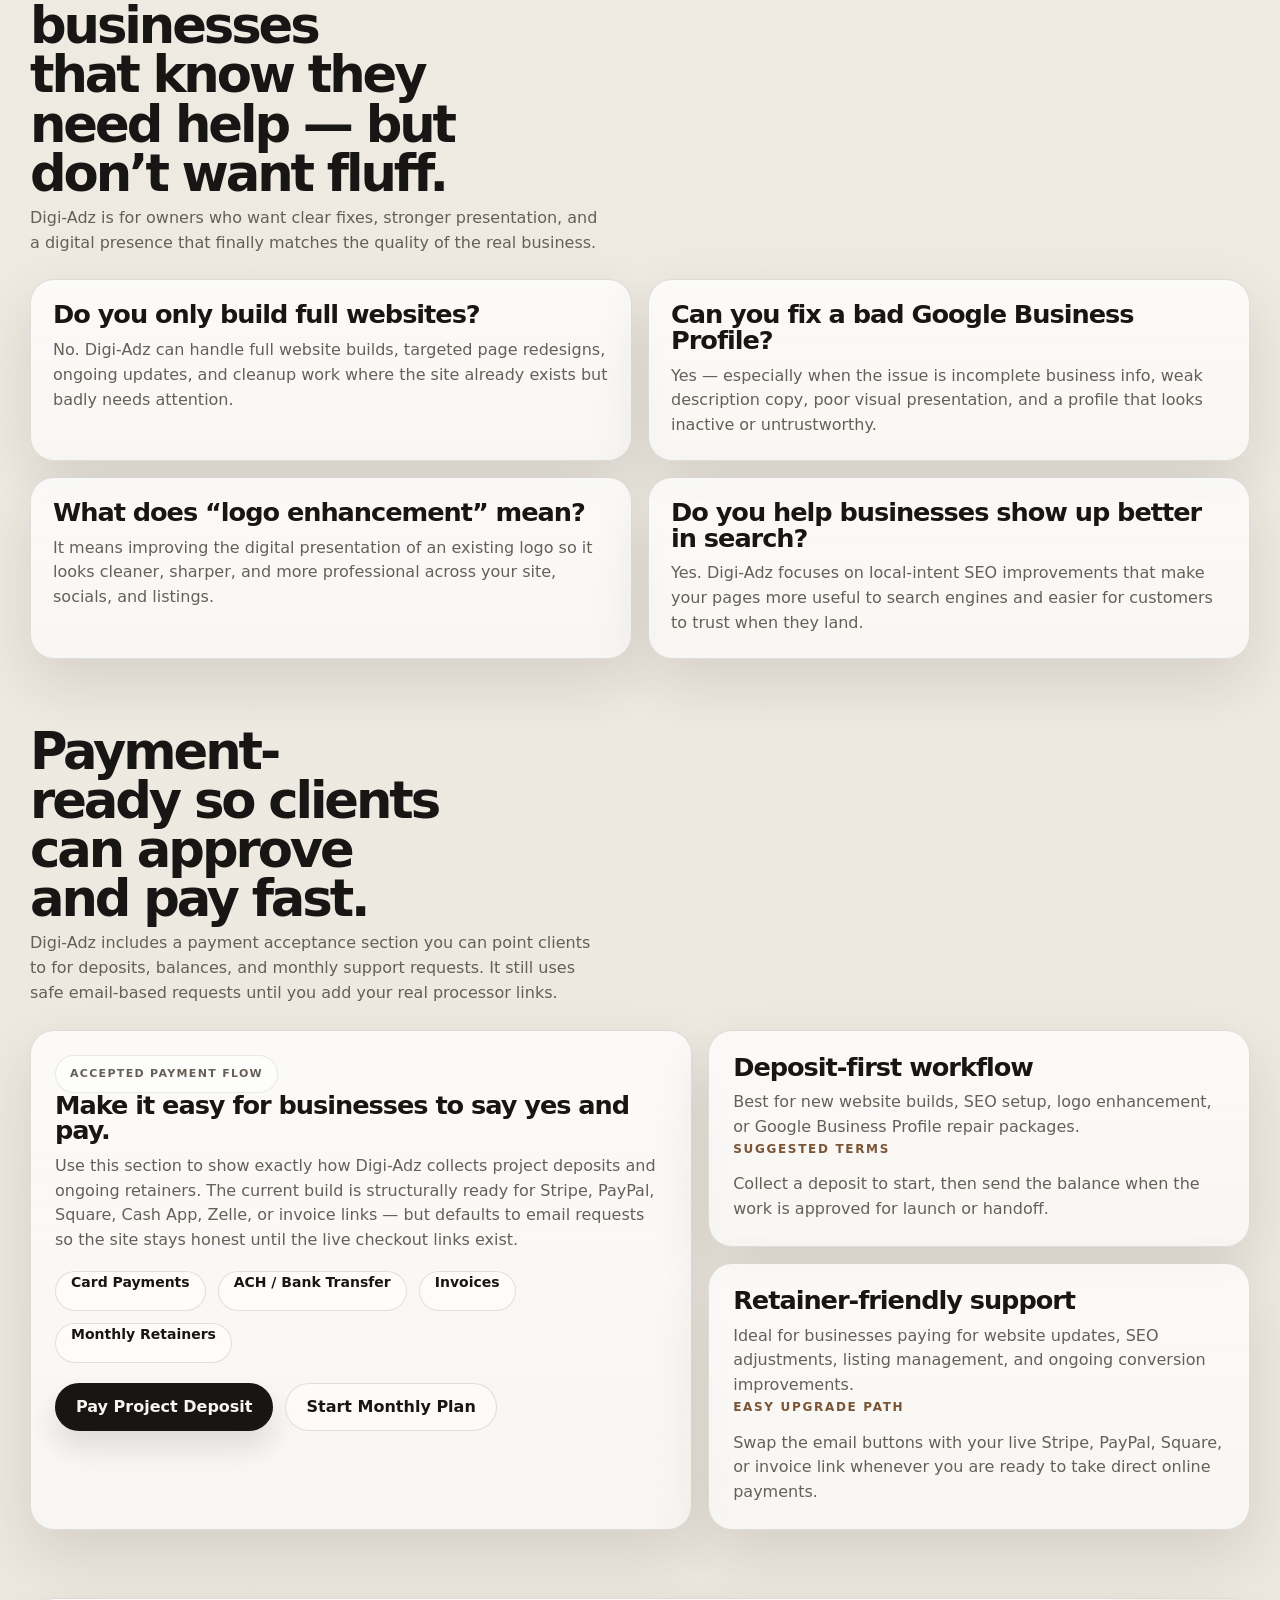
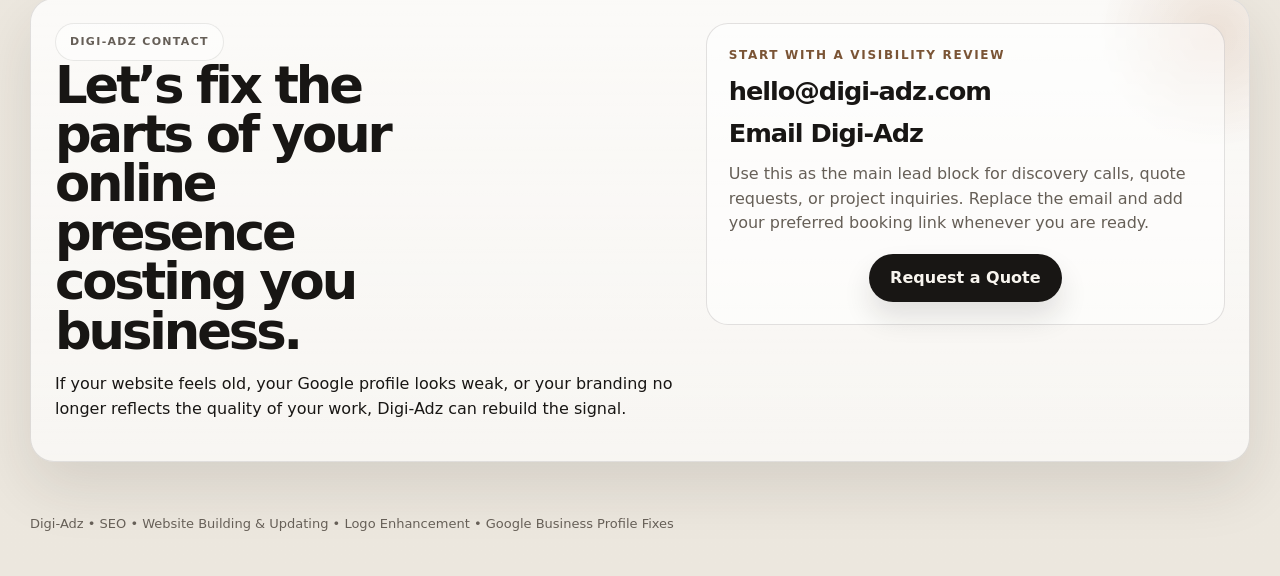
==== commit cfcdfd4a: "redesign: shift digi-adz toward premium editorial style" ====
--- a/index.html
+++ b/index.html
@@ -4,23 +4,23 @@
   <meta charset="UTF-8" />
   <meta name="viewport" content="width=device-width, initial-scale=1.0" />
   <title>Digi-Adz — Digital Visibility That Actually Brings Calls</title>
-  <meta name="description" content="Digi-Adz helps local businesses fix SEO, rebuild outdated websites, enhance logos, and repair Google Business Profiles with a bold conversion-first digital presence." />
+  <meta name="description" content="Digi-Adz helps local businesses fix SEO, rebuild outdated websites, enhance logos, and repair Google Business Profiles with a cleaner, more premium digital presence." />
   <style>
     :root {
-      --bg: #081018;
-      --bg-soft: #101a24;
-      --panel: rgba(17, 25, 36, 0.8);
-      --panel-2: rgba(13, 20, 30, 0.92);
-      --line: rgba(120, 174, 255, 0.18);
-      --text: #edf5ff;
-      --muted: #8fa7c2;
-      --blue: #6cb6ff;
-      --cyan: #4ce2d0;
-      --gold: #ffd27a;
-      --pink: #ff72c6;
-      --glow: 0 0 60px rgba(76, 226, 208, 0.18);
-      --radius: 24px;
-      --shadow: 0 30px 80px rgba(0, 0, 0, 0.35);
+      --bg: #f4f1eb;
+      --bg-2: #ece7de;
+      --paper: rgba(255,255,255,0.68);
+      --paper-strong: rgba(255,255,255,0.88);
+      --ink: #181614;
+      --muted: #665f57;
+      --line: rgba(24, 22, 20, 0.12);
+      --line-strong: rgba(24, 22, 20, 0.18);
+      --accent: #a46a3e;
+      --accent-soft: #d6b392;
+      --shadow: 0 24px 60px rgba(40, 31, 23, 0.12);
+      --radius-xl: 34px;
+      --radius-lg: 24px;
+      --radius-md: 18px;
       --max: 1220px;
     }
 
@@ -28,13 +28,12 @@
     html { scroll-behavior: smooth; }
     body {
       margin: 0;
+      color: var(--ink);
       font-family: Inter, ui-sans-serif, system-ui, -apple-system, BlinkMacSystemFont, "Segoe UI", sans-serif;
       background:
-        radial-gradient(circle at top left, rgba(108, 182, 255, 0.14), transparent 28%),
-        radial-gradient(circle at 85% 12%, rgba(255, 114, 198, 0.10), transparent 22%),
-        radial-gradient(circle at 50% 85%, rgba(76, 226, 208, 0.08), transparent 25%),
-        var(--bg);
-      color: var(--text);
+        radial-gradient(circle at top left, rgba(255,255,255,0.72), transparent 28%),
+        radial-gradient(circle at 80% 10%, rgba(164,106,62,0.08), transparent 22%),
+        linear-gradient(180deg, var(--bg), var(--bg-2));
       line-height: 1.55;
     }
 
@@ -43,33 +42,38 @@
       position: fixed;
       inset: 0;
       pointer-events: none;
+      opacity: 0.2;
       background-image:
-        linear-gradient(rgba(255,255,255,0.02) 1px, transparent 1px),
-        linear-gradient(90deg, rgba(255,255,255,0.02) 1px, transparent 1px);
-      background-size: 36px 36px;
-      mask-image: radial-gradient(circle at center, black 30%, transparent 85%);
-      opacity: .55;
+        linear-gradient(rgba(24,22,20,0.03) 1px, transparent 1px),
+        linear-gradient(90deg, rgba(24,22,20,0.03) 1px, transparent 1px);
+      background-size: 42px 42px;
+      mask-image: radial-gradient(circle at center, black 45%, transparent 90%);
     }
 
     a { color: inherit; text-decoration: none; }
-    img { max-width: 100%; display: block; }
-    .shell { width: min(var(--max), calc(100% - 32px)); margin: 0 auto; position: relative; z-index: 1; }
+    img { display: block; max-width: 100%; }
+    .shell {
+      width: min(var(--max), calc(100% - 32px));
+      margin: 0 auto;
+      position: relative;
+      z-index: 1;
+    }
 
     .topbar {
       position: sticky;
       top: 0;
-      z-index: 20;
+      z-index: 30;
       backdrop-filter: blur(18px);
-      background: rgba(5, 10, 16, 0.65);
-      border-bottom: 1px solid rgba(255,255,255,0.06);
+      background: rgba(244, 241, 235, 0.72);
+      border-bottom: 1px solid rgba(24,22,20,0.06);
     }
 
     .nav {
+      min-height: 82px;
       display: flex;
       align-items: center;
       justify-content: space-between;
-      min-height: 78px;
-      gap: 20px;
+      gap: 18px;
     }
 
     .brand {
@@ -77,18 +81,17 @@
       align-items: center;
       gap: 14px;
       font-weight: 800;
-      letter-spacing: .02em;
+      letter-spacing: -0.03em;
     }
 
     .brand-mark {
-      width: 48px;
-      height: 48px;
-      border-radius: 16px;
-      display: grid;
-      place-items: center;
-      background: linear-gradient(135deg, rgba(108, 182, 255, .22), rgba(76, 226, 208, .16));
-      border: 1px solid rgba(255,255,255,.08);
-      box-shadow: var(--glow);
+      width: 52px;
+      height: 52px;
+      border-radius: 18px;
+      background:
+        linear-gradient(145deg, rgba(255,255,255,0.9), rgba(226,215,201,0.7));
+      border: 1px solid rgba(24,22,20,0.1);
+      box-shadow: inset 0 1px 0 rgba(255,255,255,0.8), 0 10px 26px rgba(52, 40, 31, 0.08);
       position: relative;
       overflow: hidden;
     }
@@ -97,29 +100,29 @@
     .brand-mark::after {
       content: "";
       position: absolute;
-      inset: 10px;
-      border: 1px solid rgba(255,255,255,.14);
-      border-radius: 12px;
+      inset: 11px;
+      border: 1px solid rgba(24,22,20,0.16);
+      border-radius: 14px;
       transform: rotate(45deg);
     }
 
     .brand-mark::after {
-      inset: 15px;
-      border-color: rgba(76, 226, 208, .45);
+      inset: 17px;
+      border-color: rgba(164,106,62,0.48);
     }
 
     .brand-copy small {
       display: block;
+      font-size: 11px;
+      letter-spacing: 0.14em;
+      text-transform: uppercase;
       color: var(--muted);
-      font-weight: 600;
-      letter-spacing: .08em;
-      text-transform: uppercase;
-      font-size: 11px;
+      margin-bottom: 2px;
     }
 
     .brand-copy strong {
       display: block;
-      font-size: 19px;
+      font-size: 20px;
     }
 
     .nav-links {
@@ -130,246 +133,305 @@
       font-size: 14px;
     }
 
-    .nav-links a:hover { color: var(--text); }
+    .nav-links a:hover,
+    .nav-links a:focus-visible { color: var(--ink); }
 
     .cta {
       display: inline-flex;
       align-items: center;
       justify-content: center;
       min-height: 48px;
-      padding: 0 18px;
+      padding: 0 20px;
       border-radius: 999px;
-      border: 1px solid rgba(255,255,255,.08);
-      transition: transform .2s ease, border-color .2s ease, background .2s ease;
+      transition: transform 0.2s ease, background 0.2s ease, border-color 0.2s ease;
       font-weight: 700;
-    }
-
-    .cta:hover { transform: translateY(-2px); }
+      border: 1px solid transparent;
+    }
+
+    .cta:hover,
+    .cta:focus-visible { transform: translateY(-1px); }
+
     .cta-primary {
-      background: linear-gradient(135deg, var(--blue), var(--cyan));
-      color: #07111b;
-      border: none;
-      box-shadow: 0 20px 40px rgba(76, 226, 208, .18);
+      background: var(--ink);
+      color: #f8f5ef;
+      box-shadow: 0 16px 28px rgba(24, 22, 20, 0.12);
     }
 
     .cta-secondary {
-      background: rgba(255,255,255,.03);
-      color: var(--text);
-    }
-
-    .hero {
-      padding: 56px 0 36px;
-    }
-
-    .hero-grid {
-      display: grid;
-      grid-template-columns: 1.12fr .88fr;
-      gap: 26px;
-      align-items: stretch;
-    }
-
-    .hero-copy,
-    .hero-visual,
-    .panel,
-    .service-card,
-    .proof-card,
-    .process-card,
-    .faq-item,
-    .final-cta {
-      background: linear-gradient(180deg, rgba(20, 30, 44, .88), rgba(10, 16, 24, .95));
-      border: 1px solid rgba(255,255,255,.06);
-      border-radius: var(--radius);
-      box-shadow: var(--shadow);
-    }
-
-    .hero-copy {
-      padding: 34px;
-      position: relative;
-      overflow: hidden;
+      background: rgba(255,255,255,0.44);
+      border-color: rgba(24,22,20,0.12);
+      color: var(--ink);
     }
 
     .eyebrow {
       display: inline-flex;
       align-items: center;
       gap: 10px;
-      padding: 9px 14px;
+      min-height: 38px;
+      padding: 0 14px;
       border-radius: 999px;
-      background: rgba(255,255,255,.04);
-      border: 1px solid rgba(255,255,255,.08);
-      color: var(--cyan);
-      font-size: 12px;
+      background: rgba(255,255,255,0.48);
+      border: 1px solid rgba(24,22,20,0.09);
+      color: var(--muted);
+      text-transform: uppercase;
+      letter-spacing: 0.12em;
+      font-size: 11px;
       font-weight: 800;
-      letter-spacing: .08em;
-      text-transform: uppercase;
-    }
-
-    h1 {
-      margin: 22px 0 16px;
-      font-size: clamp(3rem, 6vw, 5.8rem);
-      line-height: .96;
-      letter-spacing: -.05em;
-      max-width: 10.5ch;
+    }
+
+    .hero {
+      padding: 44px 0 30px;
+    }
+
+    .hero-wrap {
+      display: grid;
+      gap: 30px;
+    }
+
+    .hero-copy {
+      padding-top: 22px;
+      text-align: center;
+    }
+
+    .hero-copy h1 {
+      margin: 20px auto 18px;
+      max-width: 12ch;
+      font-size: clamp(3.2rem, 8vw, 7rem);
+      line-height: 0.92;
+      letter-spacing: -0.075em;
       text-wrap: balance;
     }
 
+    .hero-copy h1 span {
+      font-family: Georgia, "Times New Roman", serif;
+      font-style: italic;
+      font-weight: 500;
+      color: #5c4736;
+    }
+
     .hero-copy p {
-      max-width: 62ch;
-      font-size: 18px;
-      color: #c9d8ea;
-      margin: 0 0 26px;
+      max-width: 58ch;
+      margin: 0 auto 24px;
+      font-size: clamp(1.02rem, 2vw, 1.14rem);
+      color: var(--muted);
+      text-wrap: pretty;
     }
 
     .hero-actions {
       display: flex;
+      justify-content: center;
+      gap: 12px;
       flex-wrap: wrap;
-      gap: 12px;
-      margin-bottom: 28px;
-    }
-
-    .signal-row {
-      display: grid;
-      grid-template-columns: repeat(4, 1fr);
-      gap: 12px;
-      margin-top: 10px;
-    }
-
-    .signal {
-      padding: 14px;
-      border-radius: 18px;
-      background: rgba(255,255,255,.03);
-      border: 1px solid rgba(255,255,255,.06);
-    }
-
-    .signal strong {
-      display: block;
-      font-size: 1.45rem;
-      margin-bottom: 4px;
-    }
-
-    .signal span {
+      margin-bottom: 18px;
+    }
+
+    .hero-note {
       color: var(--muted);
       font-size: 13px;
-    }
-
-    .hero-visual {
-      padding: 24px;
+      letter-spacing: 0.04em;
+      text-transform: uppercase;
+    }
+
+    .stage {
       position: relative;
       overflow: hidden;
-    }
-
-    .radar {
+      border-radius: 38px;
+      padding: clamp(18px, 3vw, 32px);
+      min-height: 560px;
+      background:
+        radial-gradient(circle at 82% 15%, rgba(214, 179, 146, 0.72), transparent 28%),
+        radial-gradient(circle at 15% 80%, rgba(255,255,255,0.42), transparent 28%),
+        linear-gradient(135deg, #141413 0%, #292724 44%, #6d5543 100%);
+      box-shadow: var(--shadow);
+    }
+
+    .stage::before {
+      content: "";
+      position: absolute;
+      inset: 0;
+      opacity: 0.18;
+      background-image:
+        radial-gradient(rgba(255,255,255,0.55) 0.8px, transparent 0.8px);
+      background-size: 4px 4px;
+      mix-blend-mode: soft-light;
+      pointer-events: none;
+    }
+
+    .preview-frame {
       position: relative;
-      min-height: 100%;
+      margin: 74px auto 0;
+      width: min(980px, 100%);
+      border-radius: 28px;
+      padding: 18px;
+      background: rgba(12, 12, 11, 0.76);
+      border: 1px solid rgba(255,255,255,0.12);
+      box-shadow: 0 36px 90px rgba(0,0,0,0.28);
+    }
+
+    .preview-window {
+      min-height: 410px;
+      border-radius: 22px;
+      overflow: hidden;
+      background:
+        linear-gradient(180deg, rgba(12,12,11,0.08), rgba(12,12,11,0.02)),
+        linear-gradient(135deg, #f5efe5 0%, #e4d7c4 38%, #c5b09a 100%);
+      position: relative;
       display: grid;
       place-items: center;
-      border-radius: 26px;
-      background:
-        radial-gradient(circle at center, rgba(108,182,255,.16), transparent 38%),
-        linear-gradient(180deg, rgba(255,255,255,.03), rgba(255,255,255,.01));
-      border: 1px solid rgba(255,255,255,.07);
-      overflow: hidden;
-      padding: 24px;
-    }
-
-    .radar::before,
-    .radar::after {
+      isolation: isolate;
+    }
+
+    .preview-window::before {
       content: "";
       position: absolute;
-      inset: 10%;
-      border-radius: 50%;
-      border: 1px solid rgba(255,255,255,.06);
-    }
-
-    .radar::after {
-      inset: 22%;
-      border-color: rgba(76,226,208,.14);
-    }
-
-    .scan-beam {
+      inset: 0;
+      background:
+        radial-gradient(circle at 70% 24%, rgba(255,255,255,0.62), transparent 16%),
+        linear-gradient(180deg, rgba(0,0,0,0.02), rgba(0,0,0,0.12));
+      pointer-events: none;
+    }
+
+    .preview-nav {
       position: absolute;
-      inset: 4%;
-      border-radius: 50%;
-      background: conic-gradient(from 10deg, transparent 0 280deg, rgba(76,226,208,.18) 330deg, transparent 360deg);
-      animation: orbit 8s linear infinite;
-      filter: blur(4px);
-    }
-
-    @keyframes orbit { to { transform: rotate(360deg); } }
-
-    .dashboard {
-      position: relative;
-      width: min(520px, 100%);
-      display: grid;
-      gap: 14px;
-    }
-
-    .dash-head, .dash-lower {
-      display: grid;
-      grid-template-columns: repeat(2, 1fr);
-      gap: 14px;
-    }
-
-    .mini-card, .score, .map-card, .pulse-card {
-      background: rgba(8, 13, 20, .82);
-      border: 1px solid rgba(255,255,255,.06);
-      border-radius: 22px;
-      padding: 18px;
-      backdrop-filter: blur(14px);
-    }
-
-    .score {
-      grid-column: 1 / -1;
-      display: grid;
-      grid-template-columns: 1.2fr .8fr;
+      top: 18px;
+      left: 20px;
+      right: 20px;
+      display: flex;
+      align-items: center;
+      justify-content: space-between;
+      color: rgba(24,22,20,0.8);
+      font-size: 12px;
+      letter-spacing: 0.12em;
+      text-transform: uppercase;
+      z-index: 2;
+    }
+
+    .preview-nav nav {
+      display: flex;
       gap: 18px;
       align-items: center;
     }
 
-    .score-ring {
-      width: 120px;
-      aspect-ratio: 1;
-      border-radius: 50%;
-      display: grid;
-      place-items: center;
-      background: radial-gradient(circle at center, #081018 56%, transparent 57%), conic-gradient(var(--cyan) 0 68%, rgba(255,255,255,.08) 68% 100%);
-      box-shadow: inset 0 0 30px rgba(76,226,208,.15);
-      font-size: 30px;
-      font-weight: 800;
-    }
-
-    .score-copy h2 {
-      margin: 0 0 8px;
-      font-size: 28px;
-      line-height: 1.1;
-    }
-
-    .score-copy p,
-    .mini-card p,
-    .map-card p,
-    .pulse-card p { margin: 0; color: var(--muted); font-size: 14px; }
-
-    .mini-card strong,
-    .map-card strong,
-    .pulse-card strong {
+    .preview-copy {
+      position: relative;
+      z-index: 2;
+      text-align: center;
+      max-width: 780px;
+      padding: 90px 26px 80px;
+    }
+
+    .preview-copy strong {
       display: block;
-      font-size: 15px;
+      font-size: 12px;
+      letter-spacing: 0.16em;
+      text-transform: uppercase;
+      color: rgba(24,22,20,0.56);
+      margin-bottom: 18px;
+    }
+
+    .preview-copy h2 {
+      margin: 0 auto 18px;
+      max-width: 9ch;
+      font-size: clamp(2.8rem, 7vw, 5.6rem);
+      line-height: 0.92;
+      letter-spacing: -0.07em;
+      text-wrap: balance;
+    }
+
+    .preview-copy h2 span {
+      font-family: Georgia, "Times New Roman", serif;
+      font-style: italic;
+      font-weight: 500;
+    }
+
+    .preview-copy p {
+      max-width: 50ch;
+      margin: 0 auto 24px;
+      color: rgba(24,22,20,0.72);
+      font-size: 1rem;
+    }
+
+    .preview-actions {
+      display: flex;
+      justify-content: center;
+      gap: 10px;
+      flex-wrap: wrap;
+    }
+
+    .preview-chip {
+      min-height: 40px;
+      padding: 0 15px;
+      border-radius: 999px;
+      display: inline-flex;
+      align-items: center;
+      justify-content: center;
+      border: 1px solid rgba(24,22,20,0.12);
+      background: rgba(255,255,255,0.6);
+      font-size: 13px;
+      font-weight: 700;
+      color: rgba(24,22,20,0.86);
+    }
+
+    .thinking-form {
+      position: absolute;
+      right: clamp(16px, 3vw, 42px);
+      bottom: -22px;
+      width: min(290px, calc(100% - 28px));
+      padding: 18px;
+      border-radius: 24px;
+      background: rgba(255,255,255,0.9);
+      border: 1px solid rgba(24,22,20,0.08);
+      box-shadow: 0 24px 54px rgba(20, 16, 12, 0.18);
+      z-index: 4;
+    }
+
+    .thinking-form strong,
+    .mini-note strong {
+      display: block;
+      font-size: 13px;
+      letter-spacing: 0.12em;
+      text-transform: uppercase;
+      color: var(--muted);
+      margin-bottom: 12px;
+    }
+
+    .field {
+      height: 42px;
+      border-radius: 14px;
+      background: rgba(244,241,235,0.8);
+      border: 1px solid rgba(24,22,20,0.08);
       margin-bottom: 10px;
-      color: #dce9f8;
-    }
-
-    .meter {
-      margin-top: 12px;
-      height: 8px;
-      border-radius: 999px;
-      background: rgba(255,255,255,.06);
-      overflow: hidden;
-    }
-
-    .meter span {
-      display: block;
-      height: 100%;
-      background: linear-gradient(90deg, var(--blue), var(--cyan));
-      border-radius: inherit;
+      padding: 0 14px;
+      display: flex;
+      align-items: center;
+      color: rgba(24,22,20,0.52);
+      font-size: 14px;
+    }
+
+    .field.tall {
+      height: 86px;
+      align-items: flex-start;
+      padding-top: 12px;
+    }
+
+    .mini-note {
+      position: absolute;
+      left: clamp(16px, 3vw, 44px);
+      bottom: 24px;
+      width: min(250px, calc(100% - 28px));
+      padding: 18px;
+      border-radius: 24px;
+      background: rgba(17, 17, 16, 0.72);
+      color: rgba(255,255,255,0.86);
+      border: 1px solid rgba(255,255,255,0.12);
+      z-index: 3;
+      backdrop-filter: blur(12px);
+    }
+
+    .mini-note p {
+      margin: 0;
+      color: rgba(255,255,255,0.7);
+      font-size: 14px;
     }
 
     section {
@@ -381,131 +443,215 @@
       justify-content: space-between;
       align-items: end;
       gap: 20px;
-      margin-bottom: 22px;
+      margin-bottom: 24px;
     }
 
     .section-head h2 {
       margin: 0 0 8px;
-      font-size: clamp(2rem, 4vw, 3.4rem);
-      line-height: .98;
-      letter-spacing: -.04em;
+      max-width: 12ch;
+      font-size: clamp(2rem, 4vw, 3.5rem);
+      line-height: 0.96;
+      letter-spacing: -0.06em;
       text-wrap: balance;
     }
 
     .section-head p {
       margin: 0;
+      max-width: 56ch;
       color: var(--muted);
-      max-width: 52ch;
+      text-wrap: pretty;
+    }
+
+    .signal-band {
+      display: grid;
+      grid-template-columns: repeat(4, 1fr);
+      gap: 14px;
+      margin-top: 10px;
+    }
+
+    .signal {
+      padding: 18px;
+      border-radius: 20px;
+      border: 1px solid var(--line);
+      background: rgba(255,255,255,0.42);
+      box-shadow: inset 0 1px 0 rgba(255,255,255,0.55);
+    }
+
+    .signal strong {
+      display: block;
+      margin-bottom: 4px;
+      font-size: 1.2rem;
+      letter-spacing: -0.04em;
+    }
+
+    .signal span {
+      display: block;
+      color: var(--muted);
+      font-size: 14px;
     }
 
     .services-grid {
       display: grid;
-      grid-template-columns: repeat(4, 1fr);
+      grid-template-columns: repeat(2, 1fr);
       gap: 16px;
+    }
+
+    .service-card,
+    .proof-card,
+    .process-card,
+    .faq-item,
+    .payment-panel,
+    .payment-card,
+    .final-cta {
+      border-radius: var(--radius-lg);
+      border: 1px solid var(--line);
+      background: linear-gradient(180deg, rgba(255,255,255,0.78), rgba(255,255,255,0.62));
+      box-shadow: var(--shadow);
     }
 
     .service-card {
       padding: 24px;
+      min-height: 250px;
       position: relative;
       overflow: hidden;
-      min-height: 280px;
     }
 
     .service-card::before {
       content: attr(data-tag);
       position: absolute;
       top: 18px;
-      right: 18px;
-      font-size: 12px;
-      letter-spacing: .08em;
-      color: rgba(255,255,255,.28);
+      right: 20px;
+      font-size: 11px;
+      font-weight: 800;
+      letter-spacing: 0.14em;
       text-transform: uppercase;
-      font-weight: 800;
-    }
-
-    .icon {
-      width: 54px;
-      height: 54px;
-      border-radius: 18px;
+      color: rgba(24,22,20,0.28);
+    }
+
+    .service-icon {
+      width: 50px;
+      height: 50px;
+      border-radius: 16px;
       display: grid;
       place-items: center;
-      background: rgba(255,255,255,.04);
-      border: 1px solid rgba(255,255,255,.08);
-      font-size: 24px;
+      background: linear-gradient(145deg, rgba(255,255,255,0.92), rgba(223,210,194,0.74));
+      border: 1px solid rgba(24,22,20,0.08);
+      font-size: 22px;
       margin-bottom: 18px;
-    }
-
-    .service-card h3 { margin: 0 0 10px; font-size: 24px; }
-    .service-card p { margin: 0 0 18px; color: var(--muted); }
-    .service-card ul { margin: 0; padding-left: 18px; color: #d6e4f4; }
-    .service-card li + li { margin-top: 8px; }
-
-    .proof-grid {
+      box-shadow: inset 0 1px 0 rgba(255,255,255,0.86);
+    }
+
+    .service-card h3,
+    .proof-state h3,
+    .process-card h3,
+    .faq-item h3,
+    .payment-panel h3,
+    .payment-card h3,
+    .contact-panel h3 {
+      margin: 0 0 10px;
+      font-size: clamp(1.35rem, 2vw, 1.8rem);
+      letter-spacing: -0.04em;
+      line-height: 1;
+    }
+
+    .service-card p,
+    .proof-state p,
+    .process-card p,
+    .faq-item p,
+    .payment-panel p,
+    .payment-card p,
+    .contact-panel p {
+      margin: 0;
+      color: var(--muted);
+    }
+
+    .service-card ul,
+    .proof-state ul {
+      margin: 18px 0 0;
+      padding-left: 18px;
+    }
+
+    .service-card li,
+    .proof-state li { margin-top: 8px; }
+
+    .proof-grid,
+    .payments-grid,
+    .final-cta {
       display: grid;
-      grid-template-columns: 1.15fr .85fr;
+      grid-template-columns: 1.1fr 0.9fr;
       gap: 16px;
     }
 
-    .proof-card { padding: 24px; }
-
-    .before-after {
+    .proof-card,
+    .payment-panel,
+    .payment-card,
+    .final-cta {
+      padding: 24px;
+    }
+
+    .proof-stack,
+    .payment-stack,
+    .faq-wrap {
+      display: grid;
+      gap: 16px;
+    }
+
+    .proof-split {
       display: grid;
       grid-template-columns: repeat(2, 1fr);
       gap: 14px;
       margin-top: 18px;
     }
 
-    .state-box {
-      border-radius: 22px;
-      padding: 18px;
-      min-height: 260px;
-      border: 1px solid rgba(255,255,255,.08);
-      position: relative;
-      overflow: hidden;
-    }
-
-    .state-box.bad {
-      background: linear-gradient(180deg, rgba(122, 27, 64, .18), rgba(22, 12, 18, .96));
-    }
-
-    .state-box.good {
-      background: linear-gradient(180deg, rgba(33, 94, 86, .18), rgba(10, 19, 22, .96));
-    }
-
-    .state-box .label {
+    .proof-state {
+      border-radius: 20px;
+      padding: 20px;
+      border: 1px solid var(--line);
+      min-height: 240px;
+      background: rgba(244,241,235,0.7);
+    }
+
+    .proof-state.good {
+      background: linear-gradient(180deg, rgba(255,255,255,0.84), rgba(223,211,196,0.72));
+    }
+
+    .label {
       display: inline-flex;
-      padding: 7px 12px;
+      align-items: center;
+      min-height: 34px;
+      padding: 0 12px;
       border-radius: 999px;
-      background: rgba(255,255,255,.06);
-      font-size: 12px;
-      letter-spacing: .08em;
+      border: 1px solid rgba(24,22,20,0.1);
+      background: rgba(255,255,255,0.55);
+      color: var(--muted);
+      font-size: 11px;
+      font-weight: 800;
+      letter-spacing: 0.12em;
       text-transform: uppercase;
-      font-weight: 800;
       margin-bottom: 14px;
     }
-
-    .state-box h3 { margin: 0 0 10px; font-size: 25px; }
-    .state-box p { margin: 0 0 16px; color: #d6dfec; }
-
-    .issue-list, .fix-list { margin: 0; padding-left: 18px; }
-    .issue-list li + li, .fix-list li + li { margin-top: 8px; }
 
     .checklist {
       display: grid;
       gap: 10px;
-      margin-top: 16px;
     }
 
     .checklist div {
       display: flex;
       align-items: center;
       justify-content: space-between;
-      gap: 14px;
-      padding: 12px 14px;
+      gap: 10px;
+      padding: 14px 16px;
       border-radius: 16px;
-      background: rgba(255,255,255,.03);
-      border: 1px solid rgba(255,255,255,.06);
-      color: #dce9f8;
+      border: 1px solid var(--line);
+      background: rgba(255,255,255,0.48);
+    }
+
+    .checklist strong {
+      font-size: 11px;
+      letter-spacing: 0.12em;
+      text-transform: uppercase;
+      color: #7a5435;
     }
 
     .process-grid {
@@ -516,113 +662,50 @@
 
     .process-card {
       padding: 22px;
-      min-height: 240px;
-    }
-
-    .step-num {
+      min-height: 225px;
+    }
+
+    .step-num,
+    .payment-card strong,
+    .contact-panel strong {
+      display: block;
+      margin-bottom: 14px;
       font-size: 12px;
       font-weight: 800;
-      color: var(--gold);
-      letter-spacing: .1em;
+      letter-spacing: 0.14em;
       text-transform: uppercase;
-      margin-bottom: 18px;
-    }
-
-    .process-card h3 { margin: 0 0 10px; font-size: 22px; }
-    .process-card p { margin: 0; color: var(--muted); }
+      color: #7a5435;
+    }
 
     .faq-wrap {
-      display: grid;
-      grid-template-columns: 1fr 1fr;
-      gap: 16px;
+      grid-template-columns: repeat(2, 1fr);
     }
 
     .faq-item {
       padding: 22px;
     }
 
-    .faq-item h3 { margin: 0 0 10px; font-size: 20px; }
-    .faq-item p { margin: 0; color: var(--muted); }
-
-    .payments-grid {
-      display: grid;
-      grid-template-columns: 1.08fr .92fr;
-      gap: 16px;
-    }
-
-    .payments-panel,
-    .payment-card {
-      background: linear-gradient(180deg, rgba(20, 30, 44, .88), rgba(10, 16, 24, .95));
-      border: 1px solid rgba(255,255,255,.06);
-      border-radius: var(--radius);
-      box-shadow: var(--shadow);
-    }
-
-    .payments-panel {
-      padding: 24px;
-    }
-
-    .payments-panel h3,
-    .payment-card h3 {
-      margin: 0 0 10px;
-      font-size: 24px;
-    }
-
-    .payments-panel p,
-    .payment-card p {
-      margin: 0;
-      color: var(--muted);
-    }
-
-    .payment-methods {
+    .payment-methods,
+    .payment-actions {
       display: flex;
+      gap: 12px;
       flex-wrap: wrap;
-      gap: 12px;
-      margin: 18px 0 20px;
-    }
+    }
+
+    .payment-methods { margin: 18px 0 20px; }
 
     .payment-pill {
-      padding: 12px 16px;
+      min-height: 40px;
+      padding: 0 15px;
       border-radius: 999px;
-      background: rgba(255,255,255,.04);
-      border: 1px solid rgba(255,255,255,.08);
-      color: #dce9f8;
+      border: 1px solid var(--line);
+      background: rgba(255,255,255,0.58);
       font-size: 14px;
       font-weight: 700;
     }
 
-    .payment-actions {
-      display: flex;
-      flex-wrap: wrap;
-      gap: 12px;
-      margin-top: 18px;
-    }
-
-    .payment-stack {
-      display: grid;
-      gap: 16px;
-    }
-
-    .payment-card {
-      padding: 22px;
-    }
-
-    .payment-card strong {
-      display: block;
-      margin-top: 14px;
-      margin-bottom: 6px;
-      color: var(--gold);
-      font-size: 12px;
-      letter-spacing: .08em;
-      text-transform: uppercase;
-    }
-
     .final-cta {
-      padding: 30px;
-      display: grid;
-      grid-template-columns: 1.1fr .9fr;
-      gap: 24px;
-      align-items: center;
+      align-items: start;
       position: relative;
       overflow: hidden;
     }
@@ -630,106 +713,109 @@
     .final-cta::after {
       content: "";
       position: absolute;
-      right: -60px;
-      top: -60px;
-      width: 240px;
-      height: 240px;
+      top: -90px;
+      right: -90px;
+      width: 250px;
+      height: 250px;
       border-radius: 50%;
-      background: radial-gradient(circle, rgba(255,210,122,.16), transparent 62%);
+      background: radial-gradient(circle, rgba(164,106,62,0.18), transparent 65%);
+      pointer-events: none;
     }
 
     .final-cta h2 {
       margin: 0 0 12px;
+      max-width: 10ch;
       font-size: clamp(2rem, 4vw, 3.2rem);
-      line-height: .98;
-      letter-spacing: -.04em;
-      max-width: 11ch;
-    }
-
-    .final-cta p {
-      margin: 0;
-      color: var(--muted);
-      max-width: 56ch;
+      line-height: 0.96;
+      letter-spacing: -0.06em;
     }
 
     .contact-panel {
       border-radius: 22px;
+      border: 1px solid var(--line);
+      background: rgba(255,255,255,0.54);
       padding: 22px;
-      background: rgba(255,255,255,.03);
-      border: 1px solid rgba(255,255,255,.06);
       position: relative;
       z-index: 1;
     }
 
-    .contact-panel strong {
-      display: block;
-      font-size: 13px;
-      color: var(--cyan);
-      letter-spacing: .08em;
-      text-transform: uppercase;
+    .contact-panel .contact-link {
+      display: inline-block;
+      font-size: clamp(1.25rem, 2vw, 1.6rem);
+      font-weight: 800;
+      letter-spacing: -0.04em;
       margin-bottom: 8px;
-    }
-
-    .contact-panel a {
-      display: block;
-      font-size: clamp(1.3rem, 2vw, 1.8rem);
-      font-weight: 800;
-      margin-bottom: 10px;
     }
 
     .contact-panel .cta {
       display: flex;
       width: fit-content;
-      margin: 8px auto 0;
+      margin: 18px auto 0;
       text-align: center;
     }
 
-    .contact-panel p {
-      margin: 0 0 16px;
-      font-size: 14px;
-    }
-
     footer {
-      padding: 22px 0 42px;
+      padding: 18px 0 42px;
       color: var(--muted);
       font-size: 13px;
     }
 
     @media (max-width: 1100px) {
-      .hero-grid,
+      .signal-band,
+      .process-grid { grid-template-columns: repeat(2, 1fr); }
+      .services-grid,
       .proof-grid,
+      .payments-grid,
       .final-cta,
+      .faq-wrap { grid-template-columns: 1fr; }
+      .proof-split { grid-template-columns: 1fr; }
+      .preview-frame { margin-top: 40px; }
+    }
+
+    @media (max-width: 820px) {
+      .nav {
+        min-height: auto;
+        padding: 16px 0;
+        align-items: flex-start;
+      }
+      .nav-links { display: none; }
+      .hero { padding-top: 28px; }
+      .hero-copy { text-align: left; }
+      .hero-copy p { margin-left: 0; }
+      .hero-actions { justify-content: flex-start; }
+      .stage {
+        min-height: auto;
+        border-radius: 28px;
+      }
+      .preview-frame {
+        margin-top: 18px;
+        padding: 12px;
+        border-radius: 22px;
+      }
+      .preview-window {
+        min-height: 340px;
+        border-radius: 18px;
+      }
+      .preview-nav { font-size: 11px; }
+      .mini-note,
+      .thinking-form {
+        position: relative;
+        left: auto;
+        right: auto;
+        bottom: auto;
+        width: 100%;
+        margin-top: 14px;
+      }
+      .signal-band,
       .services-grid,
       .process-grid,
-      .faq-wrap,
-      .payments-grid { grid-template-columns: 1fr 1fr; }
-      .score { grid-template-columns: 1fr; }
-      .hero-copy h1 { max-width: 12ch; }
-    }
-
-    @media (max-width: 820px) {
-      .nav { min-height: auto; padding: 16px 0; align-items: flex-start; }
-      .nav-links { display: none; }
-      .hero-grid,
-      .proof-grid,
-      .services-grid,
-      .process-grid,
-      .faq-wrap,
-      .payments-grid,
-      .final-cta,
-      .signal-row,
-      .before-after,
-      .dash-head,
-      .dash-lower { grid-template-columns: 1fr; }
-      .hero-copy,
-      .hero-visual,
-      .service-card,
-      .proof-card,
-      .process-card,
-      .faq-item,
-      .final-cta { padding: 22px; }
-      .section-head { align-items: start; flex-direction: column; }
+      .faq-wrap { grid-template-columns: 1fr; }
+      .section-head {
+        flex-direction: column;
+        align-items: start;
+      }
       .cta { width: 100%; }
+      .contact-panel .cta { width: 100%; }
     }
 
     @media (prefers-reduced-motion: reduce) {
@@ -744,7 +830,7 @@
       <a class="brand" href="#top">
         <span class="brand-mark" aria-hidden="true"></span>
         <span class="brand-copy">
-          <small>Digital Visibility Lab</small>
+          <small>Digital Presence Studio</small>
           <strong>Digi-Adz</strong>
         </span>
       </a>
@@ -755,75 +841,84 @@
         <a href="#payments">Payments</a>
         <a href="#faq">FAQ</a>
       </nav>
-      <a class="cta cta-primary" href="#contact">Book a Visibility Fix</a>
+      <a class="cta cta-primary" href="#contact">Request a Visibility Review</a>
     </div>
   </header>
 
   <main id="top">
     <section class="hero">
-      <div class="shell hero-grid">
+      <div class="shell hero-wrap">
         <div class="hero-copy">
-          <span class="eyebrow">SEO • Websites • Branding • Google Profile Repair</span>
-          <h1>We turn weak digital footprints into booked-out local brands.</h1>
-          <p>Digi-Adz is built for businesses that know they should look better online — but are losing calls because their website is old, their Google profile is broken, their logo feels dated, or their SEO barely exists.</p>
+          <span class="eyebrow">SEO • websites • branding • google profile repair</span>
+          <h1>Make your local business feel <span>worth clicking</span> before anyone calls.</h1>
+          <p>Digi-Adz helps businesses that look good in real life but weak online. We rebuild the parts customers see first — your website, local search presence, logo presentation, and Google Business Profile — so the brand feels current, credible, and easier to trust.</p>
           <div class="hero-actions">
             <a class="cta cta-primary" href="#contact">Start the Fix</a>
             <a class="cta cta-secondary" href="#services">See What We Repair</a>
           </div>
-          <div class="signal-row">
-            <div class="signal">
-              <strong>SEO</strong>
-              <span>Search-ready pages that actually rank and convert.</span>
-            </div>
-            <div class="signal">
-              <strong>Web</strong>
-              <span>Fast, modern builds and smart monthly updates.</span>
-            </div>
-            <div class="signal">
-              <strong>Brand</strong>
-              <span>Sharper logo refinement without losing identity.</span>
-            </div>
-            <div class="signal">
-              <strong>Maps</strong>
-              <span>Google profile cleanup that restores trust fast.</span>
-            </div>
-          </div>
-        </div>
-        <div class="hero-visual">
-          <div class="radar">
-            <div class="scan-beam" aria-hidden="true"></div>
-            <div class="dashboard">
-              <div class="score">
-                <div class="score-copy">
-                  <span class="eyebrow">Visibility Scan</span>
-                  <h2>From invisible to impossible to ignore.</h2>
-                  <p>Digi-Adz works like a digital diagnosis lab: we identify what looks broken, what feels outdated, and what is quietly costing you leads.</p>
-                </div>
-                <div class="score-ring" aria-label="Visibility score">68</div>
+          <div class="hero-note">Designed to feel more premium, editorial, and deliberate — without the agency fluff.</div>
+        </div>
+
+        <div class="stage" aria-label="Digi-Adz design preview">
+          <div class="preview-frame">
+            <div class="preview-window">
+              <div class="preview-nav">
+                <span>Digi-Adz</span>
+                <nav aria-label="Preview navigation">
+                  <span>SEO</span>
+                  <span>Web</span>
+                  <span>Brand</span>
+                  <span>Maps</span>
+                </nav>
               </div>
-              <div class="dash-head">
-                <div class="mini-card">
-                  <strong>Website Health</strong>
-                  <p>Layout, copy, speed, mobile flow, and call-to-action friction.</p>
-                  <div class="meter"><span style="width:78%"></span></div>
-                </div>
-                <div class="mini-card">
-                  <strong>Search Presence</strong>
-                  <p>Keyword intent, page structure, local relevance, and discoverability.</p>
-                  <div class="meter"><span style="width:63%"></span></div>
-                </div>
-              </div>
-              <div class="dash-lower">
-                <div class="map-card">
-                  <strong>Google Profile Repair</strong>
-                  <p>Fix missing categories, weak descriptions, bad imagery, and trust gaps.</p>
-                </div>
-                <div class="pulse-card">
-                  <strong>Brand Signal Upgrade</strong>
-                  <p>Enhance logos and visual consistency so the business feels worth clicking.</p>
+
+              <div class="preview-copy">
+                <strong>Digital cleanup for local brands</strong>
+                <h2>Clearer trust. Better <span>first impressions.</span></h2>
+                <p>We diagnose where your business feels old, thin, or hard to trust online — then tighten the experience so more visitors actually become leads.</p>
+                <div class="preview-actions">
+                  <span class="preview-chip">SEO repair</span>
+                  <span class="preview-chip">Website rebuilds</span>
+                  <span class="preview-chip">Google profile fixes</span>
                 </div>
               </div>
             </div>
+          </div>
+
+          <div class="mini-note">
+            <strong>What changes first</strong>
+            <p>Usually the homepage message, mobile clarity, CTA flow, and whether the brand feels active instead of neglected.</p>
+          </div>
+
+          <div class="thinking-form" aria-hidden="true">
+            <strong>Quick review intake</strong>
+            <div class="field">Business name</div>
+            <div class="field">Website or profile link</div>
+            <div class="field tall">What feels outdated or underperforming?</div>
+            <div class="field">Best contact method</div>
+          </div>
+        </div>
+      </div>
+    </section>
+
+    <section>
+      <div class="shell">
+        <div class="signal-band" aria-label="Core service signals">
+          <div class="signal">
+            <strong>SEO</strong>
+            <span>Search-ready pages built to rank and convert local intent.</span>
+          </div>
+          <div class="signal">
+            <strong>Web</strong>
+            <span>Faster, cleaner sites that stop feeling stale on mobile.</span>
+          </div>
+          <div class="signal">
+            <strong>Brand</strong>
+            <span>Sharper logo presentation without losing recognition.</span>
+          </div>
+          <div class="signal">
+            <strong>Maps</strong>
+            <span>Google profile cleanup that restores trust fast.</span>
           </div>
         </div>
       </div>
@@ -834,44 +929,48 @@
         <div class="section-head">
           <div>
             <h2>Everything local businesses need to stop looking neglected online.</h2>
-            <p>This isn’t generic “marketing.” Digi-Adz focuses on the digital pieces customers actually see before they call, visit, or trust you.</p>
-          </div>
-        </div>
+            <p>Digi-Adz is not generic “marketing.” It focuses on the digital touchpoints people judge in seconds before they call, book, or move on to a stronger competitor.</p>
+          </div>
+        </div>
+
         <div class="services-grid">
           <article class="service-card" data-tag="01">
-            <div class="icon">↗</div>
+            <div class="service-icon">↗</div>
             <h3>SEO That Targets Buyers</h3>
-            <p>We improve the structure, content, and local signals that help real businesses show up when nearby customers search with intent.</p>
+            <p>We improve the structure, wording, and local signals that help nearby customers find you when they are actually searching with intent.</p>
             <ul>
               <li>On-page SEO cleanup</li>
               <li>Location-based service targeting</li>
               <li>Better headlines, metadata, and trust copy</li>
             </ul>
           </article>
+
           <article class="service-card" data-tag="02">
-            <div class="icon">⌘</div>
-            <h3>Website Building & Updating</h3>
-            <p>From full redesigns to monthly updates, we make sure your site stops feeling stale, clunky, and hard to navigate on mobile.</p>
+            <div class="service-icon">⌘</div>
+            <h3>Website Building &amp; Updating</h3>
+            <p>From full redesigns to monthly updates, we make sure your site stops feeling old, clunky, and hard to navigate on phones.</p>
             <ul>
               <li>Custom landing pages</li>
               <li>Responsive redesigns</li>
               <li>Fast ongoing content refreshes</li>
             </ul>
           </article>
+
           <article class="service-card" data-tag="03">
-            <div class="icon">✦</div>
+            <div class="service-icon">✦</div>
             <h3>Logo Enhancement</h3>
-            <p>If your logo feels dated, blurry, or weak online, we sharpen it into a cleaner digital-ready brand asset without losing recognition.</p>
+            <p>If your logo looks dated, blurry, or weak online, we sharpen it into a cleaner digital asset without stripping away recognition.</p>
             <ul>
               <li>Vector-style cleanup direction</li>
-              <li>Color + legibility improvement</li>
+              <li>Color and legibility improvement</li>
               <li>Better social and website usage</li>
             </ul>
           </article>
+
           <article class="service-card" data-tag="04">
-            <div class="icon">◎</div>
+            <div class="service-icon">◎</div>
             <h3>Google Profile Fixes</h3>
-            <p>Many businesses lose trust before the website even opens. We tighten your Google presence so it looks complete, current, and clickable.</p>
+            <p>Many businesses lose trust before the website even loads. We tighten your Google presence so it looks complete, current, and worth clicking.</p>
             <ul>
               <li>Business profile optimization</li>
               <li>Category and service corrections</li>
@@ -888,26 +987,28 @@
           <div class="section-head">
             <div>
               <h2>Most businesses don’t have a traffic problem. They have a credibility problem.</h2>
-              <p>Digi-Adz is built around the “before → after” gap: the difference between a business that looks overlooked and one that looks established, current, and worth contacting.</p>
+              <p>Digi-Adz is built around the before-and-after gap: the difference between a business that looks overlooked and one that feels established, current, and worth contacting.</p>
             </div>
           </div>
-          <div class="before-after">
-            <div class="state-box bad">
+
+          <div class="proof-split">
+            <div class="proof-state">
               <span class="label">Before</span>
               <h3>What customers feel now</h3>
               <p>Outdated visuals and weak structure make the business feel smaller, riskier, and less active than it really is.</p>
-              <ul class="issue-list">
+              <ul>
                 <li>Old site with no clear next step</li>
                 <li>Low-trust branding or blurry logo</li>
                 <li>Google profile missing key details</li>
                 <li>Search traffic leaking to stronger competitors</li>
               </ul>
             </div>
-            <div class="state-box good">
+
+            <div class="proof-state good">
               <span class="label">After</span>
               <h3>What Digi-Adz builds</h3>
               <p>A digital presence that feels more premium, more current, and easier to act on from the first click.</p>
-              <ul class="fix-list">
+              <ul>
                 <li>Website that sells trust fast</li>
                 <li>Sharper brand presentation across devices</li>
                 <li>Google listing that looks complete and real</li>
@@ -916,16 +1017,19 @@
             </div>
           </div>
         </div>
-        <aside class="proof-card">
-          <span class="eyebrow">What we usually fix first</span>
-          <div class="checklist">
-            <div><span>Homepage clarity</span><strong>Critical</strong></div>
-            <div><span>Mobile responsiveness</span><strong>Urgent</strong></div>
-            <div><span>CTA placement & lead flow</span><strong>High</strong></div>
-            <div><span>Google profile trust gaps</span><strong>High</strong></div>
-            <div><span>Logo consistency</span><strong>Medium</strong></div>
-            <div><span>Local SEO page structure</span><strong>High</strong></div>
-          </div>
+
+        <aside class="proof-stack">
+          <article class="proof-card">
+            <span class="eyebrow">What we usually fix first</span>
+            <div class="checklist">
+              <div><span>Homepage clarity</span><strong>Critical</strong></div>
+              <div><span>Mobile responsiveness</span><strong>Urgent</strong></div>
+              <div><span>CTA placement &amp; lead flow</span><strong>High</strong></div>
+              <div><span>Google profile trust gaps</span><strong>High</strong></div>
+              <div><span>Logo consistency</span><strong>Medium</strong></div>
+              <div><span>Local SEO page structure</span><strong>High</strong></div>
+            </div>
+          </article>
         </aside>
       </div>
     </section>
@@ -935,9 +1039,10 @@
         <div class="section-head">
           <div>
             <h2>Our process is built like a digital cleanup strike team.</h2>
-            <p>We don’t throw buzzwords at the problem. We assess what’s hurting trust, rebuild the weak spots, then keep the business looking current.</p>
-          </div>
-        </div>
+            <p>We assess what is hurting trust, rebuild the weak spots, then keep the business looking current instead of letting it drift back into “good enough.”</p>
+          </div>
+        </div>
+
         <div class="process-grid">
           <article class="process-card">
             <div class="step-num">Step 01</div>
@@ -971,10 +1076,11 @@
             <p>Digi-Adz is for owners who want clear fixes, stronger presentation, and a digital presence that finally matches the quality of the real business.</p>
           </div>
         </div>
+
         <div class="faq-wrap">
           <article class="faq-item">
             <h3>Do you only build full websites?</h3>
-            <p>No. Digi-Adz can handle full website builds, targeted page redesigns, ongoing updates, and cleanup work where the site exists but badly needs attention.</p>
+            <p>No. Digi-Adz can handle full website builds, targeted page redesigns, ongoing updates, and cleanup work where the site already exists but badly needs attention.</p>
           </article>
           <article class="faq-item">
             <h3>Can you fix a bad Google Business Profile?</h3>
@@ -997,14 +1103,15 @@
         <div class="section-head">
           <div>
             <h2>Payment-ready so clients can approve and pay fast.</h2>
-            <p>Digi-Adz now includes a payment acceptance section you can point clients to for deposits, balances, and monthly support requests. Right now it uses email-based payment requests as the safe default until you plug in your live processor links.</p>
-          </div>
-        </div>
+            <p>Digi-Adz includes a payment acceptance section you can point clients to for deposits, balances, and monthly support requests. It still uses safe email-based requests until you add your real processor links.</p>
+          </div>
+        </div>
+
         <div class="payments-grid">
-          <div class="payments-panel">
+          <div class="payment-panel">
             <span class="eyebrow">Accepted payment flow</span>
             <h3>Make it easy for businesses to say yes and pay.</h3>
-            <p>Use this section to tell prospects exactly how Digi-Adz collects project deposits and ongoing retainers. The current build is ready for Stripe, PayPal, Square, Cash App, Zelle, or invoice links — but defaults to email request links so the public site works immediately without exposing fake payment URLs.</p>
+            <p>Use this section to show exactly how Digi-Adz collects project deposits and ongoing retainers. The current build is structurally ready for Stripe, PayPal, Square, Cash App, Zelle, or invoice links — but defaults to email requests so the site stays honest until the live checkout links exist.</p>
             <div class="payment-methods" aria-label="Accepted payment methods">
               <span class="payment-pill">Card Payments</span>
               <span class="payment-pill">ACH / Bank Transfer</span>
@@ -1016,6 +1123,7 @@
               <a class="cta cta-secondary" href="mailto:hello@digi-adz.com?subject=Digi-Adz%20Monthly%20Support%20Plan">Start Monthly Plan</a>
             </div>
           </div>
+
           <div class="payment-stack">
             <article class="payment-card">
               <h3>Deposit-first workflow</h3>
@@ -1041,10 +1149,12 @@
           <h2>Let’s fix the parts of your online presence costing you business.</h2>
           <p>If your website feels old, your Google profile looks weak, or your branding no longer reflects the quality of your work, Digi-Adz can rebuild the signal.</p>
         </div>
+
         <div class="contact-panel">
           <strong>Start with a visibility review</strong>
-          <a href="mailto:hello@digi-adz.com">hello@digi-adz.com</a>
-          <p>Use this section as your main contact block for leads, discovery calls, or quote requests. Replace with your preferred business email, number, and booking link.</p>
+          <h3>hello@digi-adz.com</h3>
+          <a class="contact-link" href="mailto:hello@digi-adz.com">Email Digi-Adz</a>
+          <p>Use this as the main lead block for discovery calls, quote requests, or project inquiries. Replace the email and add your preferred booking link whenever you are ready.</p>
           <a class="cta cta-primary" href="mailto:hello@digi-adz.com?subject=Digi-Adz%20Website%20Inquiry">Request a Quote</a>
         </div>
       </div>
@@ -1052,7 +1162,7 @@
   </main>
 
   <footer>
-    <div class="shell">Digi-Adz • SEO • Website Building & Updating • Logo Enhancement • Google Business Profile Fixes</div>
+    <div class="shell">Digi-Adz • SEO • Website Building &amp; Updating • Logo Enhancement • Google Business Profile Fixes</div>
   </footer>
 </body>
 </html>
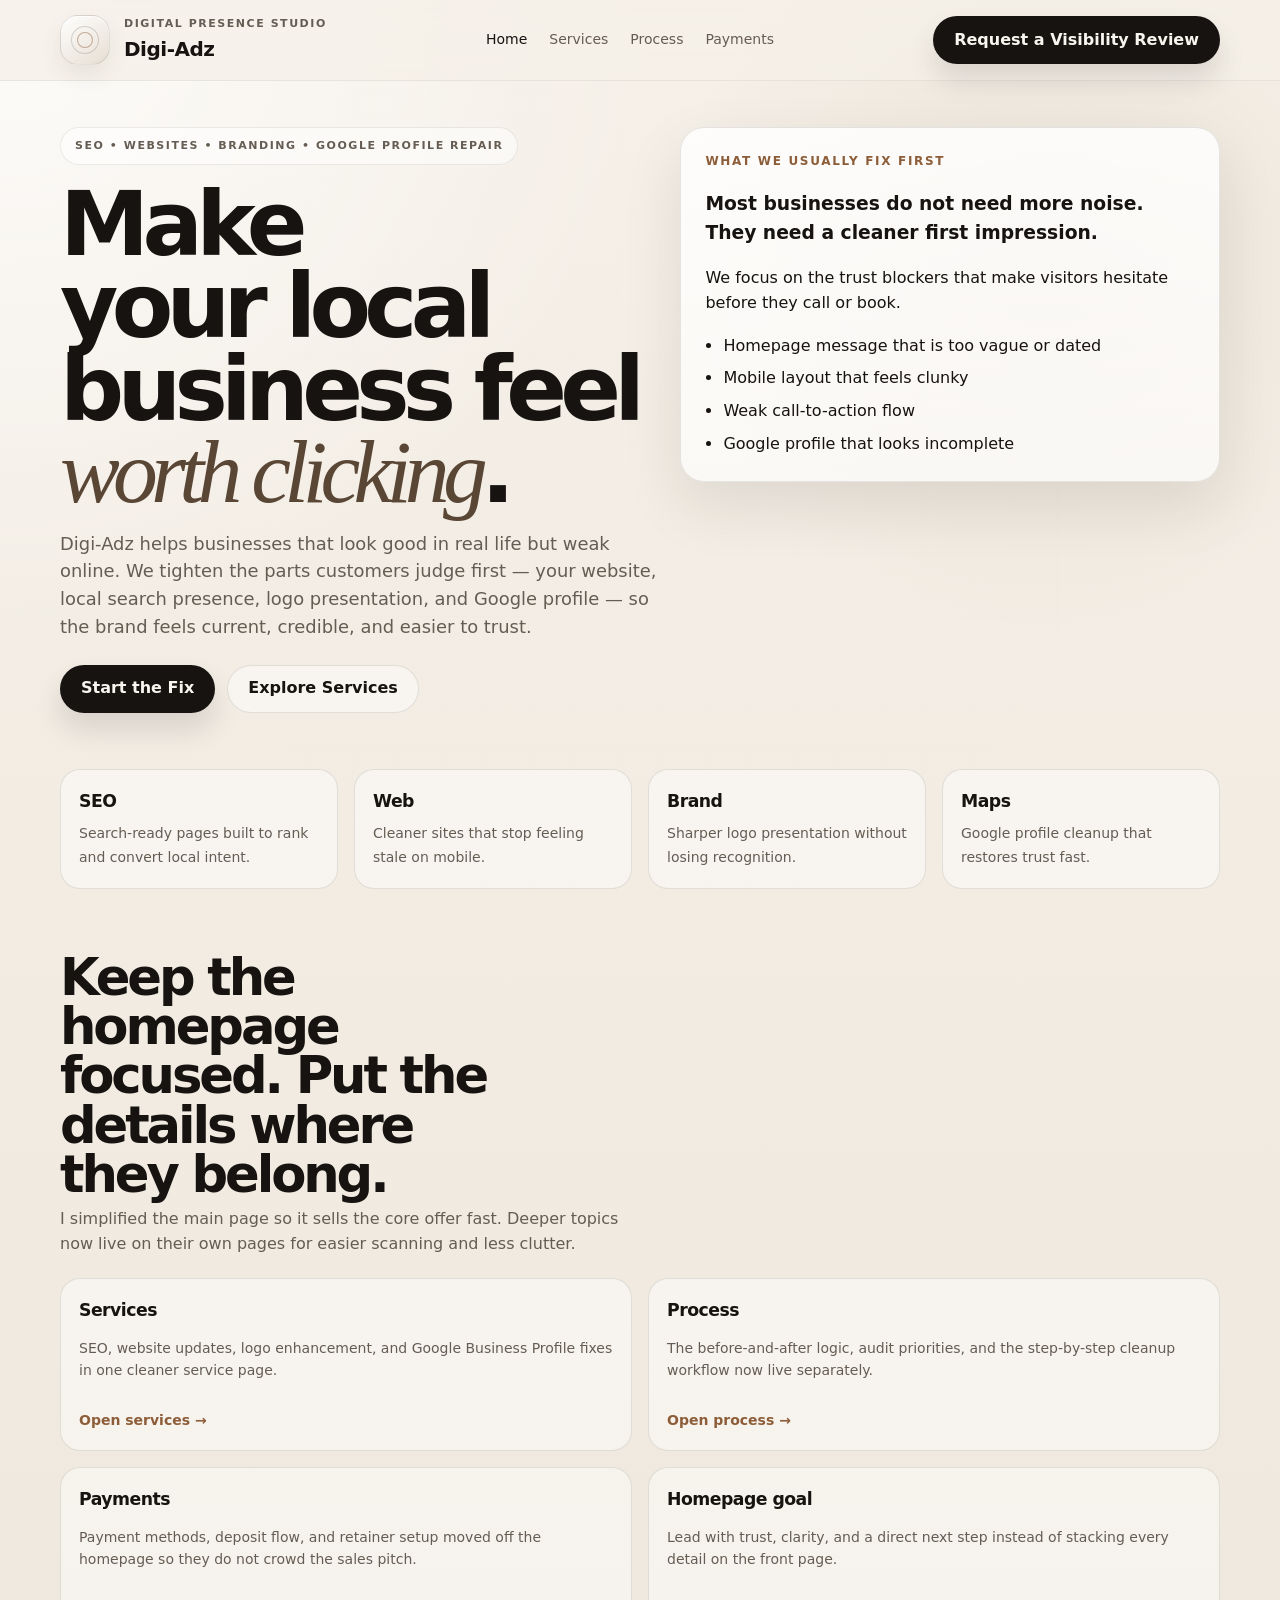
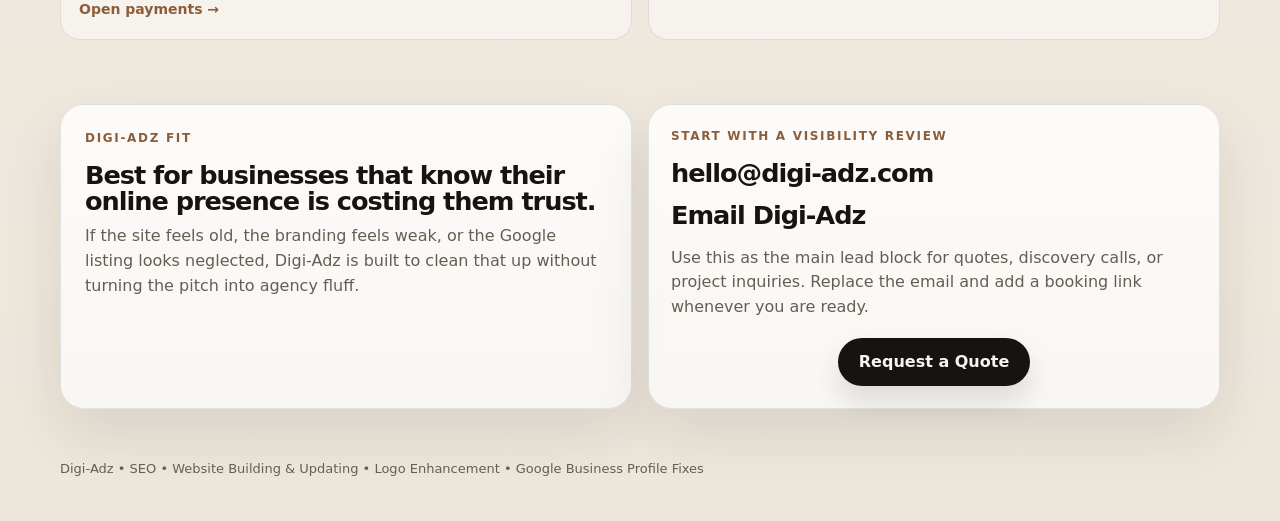
==== commit 652362b3: "simplify: split detail sections into dedicated pages" ====
--- a/index.html
+++ b/index.html
@@ -4,830 +4,13 @@
   <meta charset="UTF-8" />
   <meta name="viewport" content="width=device-width, initial-scale=1.0" />
   <title>Digi-Adz — Digital Visibility That Actually Brings Calls</title>
-  <meta name="description" content="Digi-Adz helps local businesses fix SEO, rebuild outdated websites, enhance logos, and repair Google Business Profiles with a cleaner, more premium digital presence." />
-  <style>
-    :root {
-      --bg: #f4f1eb;
-      --bg-2: #ece7de;
-      --paper: rgba(255,255,255,0.68);
-      --paper-strong: rgba(255,255,255,0.88);
-      --ink: #181614;
-      --muted: #665f57;
-      --line: rgba(24, 22, 20, 0.12);
-      --line-strong: rgba(24, 22, 20, 0.18);
-      --accent: #a46a3e;
-      --accent-soft: #d6b392;
-      --shadow: 0 24px 60px rgba(40, 31, 23, 0.12);
-      --radius-xl: 34px;
-      --radius-lg: 24px;
-      --radius-md: 18px;
-      --max: 1220px;
-    }
-
-    * { box-sizing: border-box; }
-    html { scroll-behavior: smooth; }
-    body {
-      margin: 0;
-      color: var(--ink);
-      font-family: Inter, ui-sans-serif, system-ui, -apple-system, BlinkMacSystemFont, "Segoe UI", sans-serif;
-      background:
-        radial-gradient(circle at top left, rgba(255,255,255,0.72), transparent 28%),
-        radial-gradient(circle at 80% 10%, rgba(164,106,62,0.08), transparent 22%),
-        linear-gradient(180deg, var(--bg), var(--bg-2));
-      line-height: 1.55;
-    }
-
-    body::before {
-      content: "";
-      position: fixed;
-      inset: 0;
-      pointer-events: none;
-      opacity: 0.2;
-      background-image:
-        linear-gradient(rgba(24,22,20,0.03) 1px, transparent 1px),
-        linear-gradient(90deg, rgba(24,22,20,0.03) 1px, transparent 1px);
-      background-size: 42px 42px;
-      mask-image: radial-gradient(circle at center, black 45%, transparent 90%);
-    }
-
-    a { color: inherit; text-decoration: none; }
-    img { display: block; max-width: 100%; }
-    .shell {
-      width: min(var(--max), calc(100% - 32px));
-      margin: 0 auto;
-      position: relative;
-      z-index: 1;
-    }
-
-    .topbar {
-      position: sticky;
-      top: 0;
-      z-index: 30;
-      backdrop-filter: blur(18px);
-      background: rgba(244, 241, 235, 0.72);
-      border-bottom: 1px solid rgba(24,22,20,0.06);
-    }
-
-    .nav {
-      min-height: 82px;
-      display: flex;
-      align-items: center;
-      justify-content: space-between;
-      gap: 18px;
-    }
-
-    .brand {
-      display: inline-flex;
-      align-items: center;
-      gap: 14px;
-      font-weight: 800;
-      letter-spacing: -0.03em;
-    }
-
-    .brand-mark {
-      width: 52px;
-      height: 52px;
-      border-radius: 18px;
-      background:
-        linear-gradient(145deg, rgba(255,255,255,0.9), rgba(226,215,201,0.7));
-      border: 1px solid rgba(24,22,20,0.1);
-      box-shadow: inset 0 1px 0 rgba(255,255,255,0.8), 0 10px 26px rgba(52, 40, 31, 0.08);
-      position: relative;
-      overflow: hidden;
-    }
-
-    .brand-mark::before,
-    .brand-mark::after {
-      content: "";
-      position: absolute;
-      inset: 11px;
-      border: 1px solid rgba(24,22,20,0.16);
-      border-radius: 14px;
-      transform: rotate(45deg);
-    }
-
-    .brand-mark::after {
-      inset: 17px;
-      border-color: rgba(164,106,62,0.48);
-    }
-
-    .brand-copy small {
-      display: block;
-      font-size: 11px;
-      letter-spacing: 0.14em;
-      text-transform: uppercase;
-      color: var(--muted);
-      margin-bottom: 2px;
-    }
-
-    .brand-copy strong {
-      display: block;
-      font-size: 20px;
-    }
-
-    .nav-links {
-      display: flex;
-      align-items: center;
-      gap: 22px;
-      color: var(--muted);
-      font-size: 14px;
-    }
-
-    .nav-links a:hover,
-    .nav-links a:focus-visible { color: var(--ink); }
-
-    .cta {
-      display: inline-flex;
-      align-items: center;
-      justify-content: center;
-      min-height: 48px;
-      padding: 0 20px;
-      border-radius: 999px;
-      transition: transform 0.2s ease, background 0.2s ease, border-color 0.2s ease;
-      font-weight: 700;
-      border: 1px solid transparent;
-    }
-
-    .cta:hover,
-    .cta:focus-visible { transform: translateY(-1px); }
-
-    .cta-primary {
-      background: var(--ink);
-      color: #f8f5ef;
-      box-shadow: 0 16px 28px rgba(24, 22, 20, 0.12);
-    }
-
-    .cta-secondary {
-      background: rgba(255,255,255,0.44);
-      border-color: rgba(24,22,20,0.12);
-      color: var(--ink);
-    }
-
-    .eyebrow {
-      display: inline-flex;
-      align-items: center;
-      gap: 10px;
-      min-height: 38px;
-      padding: 0 14px;
-      border-radius: 999px;
-      background: rgba(255,255,255,0.48);
-      border: 1px solid rgba(24,22,20,0.09);
-      color: var(--muted);
-      text-transform: uppercase;
-      letter-spacing: 0.12em;
-      font-size: 11px;
-      font-weight: 800;
-    }
-
-    .hero {
-      padding: 44px 0 30px;
-    }
-
-    .hero-wrap {
-      display: grid;
-      gap: 30px;
-    }
-
-    .hero-copy {
-      padding-top: 22px;
-      text-align: center;
-    }
-
-    .hero-copy h1 {
-      margin: 20px auto 18px;
-      max-width: 12ch;
-      font-size: clamp(3.2rem, 8vw, 7rem);
-      line-height: 0.92;
-      letter-spacing: -0.075em;
-      text-wrap: balance;
-    }
-
-    .hero-copy h1 span {
-      font-family: Georgia, "Times New Roman", serif;
-      font-style: italic;
-      font-weight: 500;
-      color: #5c4736;
-    }
-
-    .hero-copy p {
-      max-width: 58ch;
-      margin: 0 auto 24px;
-      font-size: clamp(1.02rem, 2vw, 1.14rem);
-      color: var(--muted);
-      text-wrap: pretty;
-    }
-
-    .hero-actions {
-      display: flex;
-      justify-content: center;
-      gap: 12px;
-      flex-wrap: wrap;
-      margin-bottom: 18px;
-    }
-
-    .hero-note {
-      color: var(--muted);
-      font-size: 13px;
-      letter-spacing: 0.04em;
-      text-transform: uppercase;
-    }
-
-    .stage {
-      position: relative;
-      overflow: hidden;
-      border-radius: 38px;
-      padding: clamp(18px, 3vw, 32px);
-      min-height: 560px;
-      background:
-        radial-gradient(circle at 82% 15%, rgba(214, 179, 146, 0.72), transparent 28%),
-        radial-gradient(circle at 15% 80%, rgba(255,255,255,0.42), transparent 28%),
-        linear-gradient(135deg, #141413 0%, #292724 44%, #6d5543 100%);
-      box-shadow: var(--shadow);
-    }
-
-    .stage::before {
-      content: "";
-      position: absolute;
-      inset: 0;
-      opacity: 0.18;
-      background-image:
-        radial-gradient(rgba(255,255,255,0.55) 0.8px, transparent 0.8px);
-      background-size: 4px 4px;
-      mix-blend-mode: soft-light;
-      pointer-events: none;
-    }
-
-    .preview-frame {
-      position: relative;
-      margin: 74px auto 0;
-      width: min(980px, 100%);
-      border-radius: 28px;
-      padding: 18px;
-      background: rgba(12, 12, 11, 0.76);
-      border: 1px solid rgba(255,255,255,0.12);
-      box-shadow: 0 36px 90px rgba(0,0,0,0.28);
-    }
-
-    .preview-window {
-      min-height: 410px;
-      border-radius: 22px;
-      overflow: hidden;
-      background:
-        linear-gradient(180deg, rgba(12,12,11,0.08), rgba(12,12,11,0.02)),
-        linear-gradient(135deg, #f5efe5 0%, #e4d7c4 38%, #c5b09a 100%);
-      position: relative;
-      display: grid;
-      place-items: center;
-      isolation: isolate;
-    }
-
-    .preview-window::before {
-      content: "";
-      position: absolute;
-      inset: 0;
-      background:
-        radial-gradient(circle at 70% 24%, rgba(255,255,255,0.62), transparent 16%),
-        linear-gradient(180deg, rgba(0,0,0,0.02), rgba(0,0,0,0.12));
-      pointer-events: none;
-    }
-
-    .preview-nav {
-      position: absolute;
-      top: 18px;
-      left: 20px;
-      right: 20px;
-      display: flex;
-      align-items: center;
-      justify-content: space-between;
-      color: rgba(24,22,20,0.8);
-      font-size: 12px;
-      letter-spacing: 0.12em;
-      text-transform: uppercase;
-      z-index: 2;
-    }
-
-    .preview-nav nav {
-      display: flex;
-      gap: 18px;
-      align-items: center;
-    }
-
-    .preview-copy {
-      position: relative;
-      z-index: 2;
-      text-align: center;
-      max-width: 780px;
-      padding: 90px 26px 80px;
-    }
-
-    .preview-copy strong {
-      display: block;
-      font-size: 12px;
-      letter-spacing: 0.16em;
-      text-transform: uppercase;
-      color: rgba(24,22,20,0.56);
-      margin-bottom: 18px;
-    }
-
-    .preview-copy h2 {
-      margin: 0 auto 18px;
-      max-width: 9ch;
-      font-size: clamp(2.8rem, 7vw, 5.6rem);
-      line-height: 0.92;
-      letter-spacing: -0.07em;
-      text-wrap: balance;
-    }
-
-    .preview-copy h2 span {
-      font-family: Georgia, "Times New Roman", serif;
-      font-style: italic;
-      font-weight: 500;
-    }
-
-    .preview-copy p {
-      max-width: 50ch;
-      margin: 0 auto 24px;
-      color: rgba(24,22,20,0.72);
-      font-size: 1rem;
-    }
-
-    .preview-actions {
-      display: flex;
-      justify-content: center;
-      gap: 10px;
-      flex-wrap: wrap;
-    }
-
-    .preview-chip {
-      min-height: 40px;
-      padding: 0 15px;
-      border-radius: 999px;
-      display: inline-flex;
-      align-items: center;
-      justify-content: center;
-      border: 1px solid rgba(24,22,20,0.12);
-      background: rgba(255,255,255,0.6);
-      font-size: 13px;
-      font-weight: 700;
-      color: rgba(24,22,20,0.86);
-    }
-
-    .thinking-form {
-      position: absolute;
-      right: clamp(16px, 3vw, 42px);
-      bottom: -22px;
-      width: min(290px, calc(100% - 28px));
-      padding: 18px;
-      border-radius: 24px;
-      background: rgba(255,255,255,0.9);
-      border: 1px solid rgba(24,22,20,0.08);
-      box-shadow: 0 24px 54px rgba(20, 16, 12, 0.18);
-      z-index: 4;
-    }
-
-    .thinking-form strong,
-    .mini-note strong {
-      display: block;
-      font-size: 13px;
-      letter-spacing: 0.12em;
-      text-transform: uppercase;
-      color: var(--muted);
-      margin-bottom: 12px;
-    }
-
-    .field {
-      height: 42px;
-      border-radius: 14px;
-      background: rgba(244,241,235,0.8);
-      border: 1px solid rgba(24,22,20,0.08);
-      margin-bottom: 10px;
-      padding: 0 14px;
-      display: flex;
-      align-items: center;
-      color: rgba(24,22,20,0.52);
-      font-size: 14px;
-    }
-
-    .field.tall {
-      height: 86px;
-      align-items: flex-start;
-      padding-top: 12px;
-    }
-
-    .mini-note {
-      position: absolute;
-      left: clamp(16px, 3vw, 44px);
-      bottom: 24px;
-      width: min(250px, calc(100% - 28px));
-      padding: 18px;
-      border-radius: 24px;
-      background: rgba(17, 17, 16, 0.72);
-      color: rgba(255,255,255,0.86);
-      border: 1px solid rgba(255,255,255,0.12);
-      z-index: 3;
-      backdrop-filter: blur(12px);
-    }
-
-    .mini-note p {
-      margin: 0;
-      color: rgba(255,255,255,0.7);
-      font-size: 14px;
-    }
-
-    section {
-      padding: 34px 0;
-    }
-
-    .section-head {
-      display: flex;
-      justify-content: space-between;
-      align-items: end;
-      gap: 20px;
-      margin-bottom: 24px;
-    }
-
-    .section-head h2 {
-      margin: 0 0 8px;
-      max-width: 12ch;
-      font-size: clamp(2rem, 4vw, 3.5rem);
-      line-height: 0.96;
-      letter-spacing: -0.06em;
-      text-wrap: balance;
-    }
-
-    .section-head p {
-      margin: 0;
-      max-width: 56ch;
-      color: var(--muted);
-      text-wrap: pretty;
-    }
-
-    .signal-band {
-      display: grid;
-      grid-template-columns: repeat(4, 1fr);
-      gap: 14px;
-      margin-top: 10px;
-    }
-
-    .signal {
-      padding: 18px;
-      border-radius: 20px;
-      border: 1px solid var(--line);
-      background: rgba(255,255,255,0.42);
-      box-shadow: inset 0 1px 0 rgba(255,255,255,0.55);
-    }
-
-    .signal strong {
-      display: block;
-      margin-bottom: 4px;
-      font-size: 1.2rem;
-      letter-spacing: -0.04em;
-    }
-
-    .signal span {
-      display: block;
-      color: var(--muted);
-      font-size: 14px;
-    }
-
-    .services-grid {
-      display: grid;
-      grid-template-columns: repeat(2, 1fr);
-      gap: 16px;
-    }
-
-    .service-card,
-    .proof-card,
-    .process-card,
-    .faq-item,
-    .payment-panel,
-    .payment-card,
-    .final-cta {
-      border-radius: var(--radius-lg);
-      border: 1px solid var(--line);
-      background: linear-gradient(180deg, rgba(255,255,255,0.78), rgba(255,255,255,0.62));
-      box-shadow: var(--shadow);
-    }
-
-    .service-card {
-      padding: 24px;
-      min-height: 250px;
-      position: relative;
-      overflow: hidden;
-    }
-
-    .service-card::before {
-      content: attr(data-tag);
-      position: absolute;
-      top: 18px;
-      right: 20px;
-      font-size: 11px;
-      font-weight: 800;
-      letter-spacing: 0.14em;
-      text-transform: uppercase;
-      color: rgba(24,22,20,0.28);
-    }
-
-    .service-icon {
-      width: 50px;
-      height: 50px;
-      border-radius: 16px;
-      display: grid;
-      place-items: center;
-      background: linear-gradient(145deg, rgba(255,255,255,0.92), rgba(223,210,194,0.74));
-      border: 1px solid rgba(24,22,20,0.08);
-      font-size: 22px;
-      margin-bottom: 18px;
-      box-shadow: inset 0 1px 0 rgba(255,255,255,0.86);
-    }
-
-    .service-card h3,
-    .proof-state h3,
-    .process-card h3,
-    .faq-item h3,
-    .payment-panel h3,
-    .payment-card h3,
-    .contact-panel h3 {
-      margin: 0 0 10px;
-      font-size: clamp(1.35rem, 2vw, 1.8rem);
-      letter-spacing: -0.04em;
-      line-height: 1;
-    }
-
-    .service-card p,
-    .proof-state p,
-    .process-card p,
-    .faq-item p,
-    .payment-panel p,
-    .payment-card p,
-    .contact-panel p {
-      margin: 0;
-      color: var(--muted);
-    }
-
-    .service-card ul,
-    .proof-state ul {
-      margin: 18px 0 0;
-      padding-left: 18px;
-    }
-
-    .service-card li,
-    .proof-state li { margin-top: 8px; }
-
-    .proof-grid,
-    .payments-grid,
-    .final-cta {
-      display: grid;
-      grid-template-columns: 1.1fr 0.9fr;
-      gap: 16px;
-    }
-
-    .proof-card,
-    .payment-panel,
-    .payment-card,
-    .final-cta {
-      padding: 24px;
-    }
-
-    .proof-stack,
-    .payment-stack,
-    .faq-wrap {
-      display: grid;
-      gap: 16px;
-    }
-
-    .proof-split {
-      display: grid;
-      grid-template-columns: repeat(2, 1fr);
-      gap: 14px;
-      margin-top: 18px;
-    }
-
-    .proof-state {
-      border-radius: 20px;
-      padding: 20px;
-      border: 1px solid var(--line);
-      min-height: 240px;
-      background: rgba(244,241,235,0.7);
-    }
-
-    .proof-state.good {
-      background: linear-gradient(180deg, rgba(255,255,255,0.84), rgba(223,211,196,0.72));
-    }
-
-    .label {
-      display: inline-flex;
-      align-items: center;
-      min-height: 34px;
-      padding: 0 12px;
-      border-radius: 999px;
-      border: 1px solid rgba(24,22,20,0.1);
-      background: rgba(255,255,255,0.55);
-      color: var(--muted);
-      font-size: 11px;
-      font-weight: 800;
-      letter-spacing: 0.12em;
-      text-transform: uppercase;
-      margin-bottom: 14px;
-    }
-
-    .checklist {
-      display: grid;
-      gap: 10px;
-    }
-
-    .checklist div {
-      display: flex;
-      align-items: center;
-      justify-content: space-between;
-      gap: 10px;
-      padding: 14px 16px;
-      border-radius: 16px;
-      border: 1px solid var(--line);
-      background: rgba(255,255,255,0.48);
-    }
-
-    .checklist strong {
-      font-size: 11px;
-      letter-spacing: 0.12em;
-      text-transform: uppercase;
-      color: #7a5435;
-    }
-
-    .process-grid {
-      display: grid;
-      grid-template-columns: repeat(4, 1fr);
-      gap: 16px;
-    }
-
-    .process-card {
-      padding: 22px;
-      min-height: 225px;
-    }
-
-    .step-num,
-    .payment-card strong,
-    .contact-panel strong {
-      display: block;
-      margin-bottom: 14px;
-      font-size: 12px;
-      font-weight: 800;
-      letter-spacing: 0.14em;
-      text-transform: uppercase;
-      color: #7a5435;
-    }
-
-    .faq-wrap {
-      grid-template-columns: repeat(2, 1fr);
-    }
-
-    .faq-item {
-      padding: 22px;
-    }
-
-    .payment-methods,
-    .payment-actions {
-      display: flex;
-      gap: 12px;
-      flex-wrap: wrap;
-    }
-
-    .payment-methods { margin: 18px 0 20px; }
-
-    .payment-pill {
-      min-height: 40px;
-      padding: 0 15px;
-      border-radius: 999px;
-      border: 1px solid var(--line);
-      background: rgba(255,255,255,0.58);
-      font-size: 14px;
-      font-weight: 700;
-    }
-
-    .final-cta {
-      align-items: start;
-      position: relative;
-      overflow: hidden;
-    }
-
-    .final-cta::after {
-      content: "";
-      position: absolute;
-      top: -90px;
-      right: -90px;
-      width: 250px;
-      height: 250px;
-      border-radius: 50%;
-      background: radial-gradient(circle, rgba(164,106,62,0.18), transparent 65%);
-      pointer-events: none;
-    }
-
-    .final-cta h2 {
-      margin: 0 0 12px;
-      max-width: 10ch;
-      font-size: clamp(2rem, 4vw, 3.2rem);
-      line-height: 0.96;
-      letter-spacing: -0.06em;
-    }
-
-    .contact-panel {
-      border-radius: 22px;
-      border: 1px solid var(--line);
-      background: rgba(255,255,255,0.54);
-      padding: 22px;
-      position: relative;
-      z-index: 1;
-    }
-
-    .contact-panel .contact-link {
-      display: inline-block;
-      font-size: clamp(1.25rem, 2vw, 1.6rem);
-      font-weight: 800;
-      letter-spacing: -0.04em;
-      margin-bottom: 8px;
-    }
-
-    .contact-panel .cta {
-      display: flex;
-      width: fit-content;
-      margin: 18px auto 0;
-      text-align: center;
-    }
-
-    footer {
-      padding: 18px 0 42px;
-      color: var(--muted);
-      font-size: 13px;
-    }
-
-    @media (max-width: 1100px) {
-      .signal-band,
-      .process-grid { grid-template-columns: repeat(2, 1fr); }
-      .services-grid,
-      .proof-grid,
-      .payments-grid,
-      .final-cta,
-      .faq-wrap { grid-template-columns: 1fr; }
-      .proof-split { grid-template-columns: 1fr; }
-      .preview-frame { margin-top: 40px; }
-    }
-
-    @media (max-width: 820px) {
-      .nav {
-        min-height: auto;
-        padding: 16px 0;
-        align-items: flex-start;
-      }
-      .nav-links { display: none; }
-      .hero { padding-top: 28px; }
-      .hero-copy { text-align: left; }
-      .hero-copy p { margin-left: 0; }
-      .hero-actions { justify-content: flex-start; }
-      .stage {
-        min-height: auto;
-        border-radius: 28px;
-      }
-      .preview-frame {
-        margin-top: 18px;
-        padding: 12px;
-        border-radius: 22px;
-      }
-      .preview-window {
-        min-height: 340px;
-        border-radius: 18px;
-      }
-      .preview-nav { font-size: 11px; }
-      .mini-note,
-      .thinking-form {
-        position: relative;
-        left: auto;
-        right: auto;
-        bottom: auto;
-        width: 100%;
-        margin-top: 14px;
-      }
-      .signal-band,
-      .services-grid,
-      .process-grid,
-      .faq-wrap { grid-template-columns: 1fr; }
-      .section-head {
-        flex-direction: column;
-        align-items: start;
-      }
-      .cta { width: 100%; }
-      .contact-panel .cta { width: 100%; }
-    }
-
-    @media (prefers-reduced-motion: reduce) {
-      html { scroll-behavior: auto; }
-      *, *::before, *::after { animation: none !important; transition: none !important; }
-    }
-  </style>
+  <meta name="description" content="Digi-Adz helps local businesses improve websites, SEO, branding, and Google Business Profiles with a cleaner conversion-first digital presence." />
+  <link rel="stylesheet" href="style.css" />
 </head>
 <body>
   <header class="topbar">
     <div class="shell nav">
-      <a class="brand" href="#top">
+      <a class="brand" href="index.html">
         <span class="brand-mark" aria-hidden="true"></span>
         <span class="brand-copy">
           <small>Digital Presence Studio</small>
@@ -835,333 +18,116 @@
         </span>
       </a>
       <nav class="nav-links" aria-label="Primary">
-        <a href="#services">Services</a>
-        <a href="#transformation">Transformation</a>
-        <a href="#process">Process</a>
-        <a href="#payments">Payments</a>
-        <a href="#faq">FAQ</a>
+        <a class="current" href="index.html">Home</a>
+        <a href="services.html">Services</a>
+        <a href="process.html">Process</a>
+        <a href="payments.html">Payments</a>
       </nav>
       <a class="cta cta-primary" href="#contact">Request a Visibility Review</a>
     </div>
   </header>
 
-  <main id="top">
+  <main>
     <section class="hero">
-      <div class="shell hero-wrap">
+      <div class="shell hero-simple">
         <div class="hero-copy">
           <span class="eyebrow">SEO • websites • branding • google profile repair</span>
-          <h1>Make your local business feel <span>worth clicking</span> before anyone calls.</h1>
-          <p>Digi-Adz helps businesses that look good in real life but weak online. We rebuild the parts customers see first — your website, local search presence, logo presentation, and Google Business Profile — so the brand feels current, credible, and easier to trust.</p>
+          <h1>Make your local business feel <span>worth clicking</span>.</h1>
+          <p>Digi-Adz helps businesses that look good in real life but weak online. We tighten the parts customers judge first — your website, local search presence, logo presentation, and Google profile — so the brand feels current, credible, and easier to trust.</p>
           <div class="hero-actions">
             <a class="cta cta-primary" href="#contact">Start the Fix</a>
-            <a class="cta cta-secondary" href="#services">See What We Repair</a>
+            <a class="cta cta-secondary" href="services.html">Explore Services</a>
           </div>
-          <div class="hero-note">Designed to feel more premium, editorial, and deliberate — without the agency fluff.</div>
         </div>
 
-        <div class="stage" aria-label="Digi-Adz design preview">
-          <div class="preview-frame">
-            <div class="preview-window">
-              <div class="preview-nav">
-                <span>Digi-Adz</span>
-                <nav aria-label="Preview navigation">
-                  <span>SEO</span>
-                  <span>Web</span>
-                  <span>Brand</span>
-                  <span>Maps</span>
-                </nav>
-              </div>
+        <aside class="hero-card">
+          <span class="page-kicker">What we usually fix first</span>
+          <h3>Most businesses do not need more noise. They need a cleaner first impression.</h3>
+          <p>We focus on the trust blockers that make visitors hesitate before they call or book.</p>
+          <ul class="hero-list">
+            <li>Homepage message that is too vague or dated</li>
+            <li>Mobile layout that feels clunky</li>
+            <li>Weak call-to-action flow</li>
+            <li>Google profile that looks incomplete</li>
+          </ul>
+        </aside>
+      </div>
+    </section>
 
-              <div class="preview-copy">
-                <strong>Digital cleanup for local brands</strong>
-                <h2>Clearer trust. Better <span>first impressions.</span></h2>
-                <p>We diagnose where your business feels old, thin, or hard to trust online — then tighten the experience so more visitors actually become leads.</p>
-                <div class="preview-actions">
-                  <span class="preview-chip">SEO repair</span>
-                  <span class="preview-chip">Website rebuilds</span>
-                  <span class="preview-chip">Google profile fixes</span>
-                </div>
-              </div>
-            </div>
-          </div>
-
-          <div class="mini-note">
-            <strong>What changes first</strong>
-            <p>Usually the homepage message, mobile clarity, CTA flow, and whether the brand feels active instead of neglected.</p>
-          </div>
-
-          <div class="thinking-form" aria-hidden="true">
-            <strong>Quick review intake</strong>
-            <div class="field">Business name</div>
-            <div class="field">Website or profile link</div>
-            <div class="field tall">What feels outdated or underperforming?</div>
-            <div class="field">Best contact method</div>
-          </div>
+    <section>
+      <div class="shell signal-band" aria-label="Core service signals">
+        <div class="signal">
+          <strong>SEO</strong>
+          <span>Search-ready pages built to rank and convert local intent.</span>
+        </div>
+        <div class="signal">
+          <strong>Web</strong>
+          <span>Cleaner sites that stop feeling stale on mobile.</span>
+        </div>
+        <div class="signal">
+          <strong>Brand</strong>
+          <span>Sharper logo presentation without losing recognition.</span>
+        </div>
+        <div class="signal">
+          <strong>Maps</strong>
+          <span>Google profile cleanup that restores trust fast.</span>
         </div>
       </div>
     </section>
 
     <section>
       <div class="shell">
-        <div class="signal-band" aria-label="Core service signals">
-          <div class="signal">
-            <strong>SEO</strong>
-            <span>Search-ready pages built to rank and convert local intent.</span>
+        <div class="section-head">
+          <div>
+            <h2>Keep the homepage focused. Put the details where they belong.</h2>
+            <p>I simplified the main page so it sells the core offer fast. Deeper topics now live on their own pages for easier scanning and less clutter.</p>
           </div>
-          <div class="signal">
-            <strong>Web</strong>
-            <span>Faster, cleaner sites that stop feeling stale on mobile.</span>
-          </div>
-          <div class="signal">
-            <strong>Brand</strong>
-            <span>Sharper logo presentation without losing recognition.</span>
-          </div>
-          <div class="signal">
-            <strong>Maps</strong>
-            <span>Google profile cleanup that restores trust fast.</span>
+        </div>
+
+        <div class="link-grid two-up">
+          <a class="link-card" href="services.html">
+            <strong>Services</strong>
+            <p>SEO, website updates, logo enhancement, and Google Business Profile fixes in one cleaner service page.</p>
+            <span class="arrow">Open services →</span>
+          </a>
+          <a class="link-card" href="process.html">
+            <strong>Process</strong>
+            <p>The before-and-after logic, audit priorities, and the step-by-step cleanup workflow now live separately.</p>
+            <span class="arrow">Open process →</span>
+          </a>
+          <a class="link-card" href="payments.html">
+            <strong>Payments</strong>
+            <p>Payment methods, deposit flow, and retainer setup moved off the homepage so they do not crowd the sales pitch.</p>
+            <span class="arrow">Open payments →</span>
+          </a>
+          <div class="link-card">
+            <strong>Homepage goal</strong>
+            <p>Lead with trust, clarity, and a direct next step instead of stacking every detail on the front page.</p>
           </div>
         </div>
       </div>
     </section>
 
-    <section id="services">
-      <div class="shell">
-        <div class="section-head">
-          <div>
-            <h2>Everything local businesses need to stop looking neglected online.</h2>
-            <p>Digi-Adz is not generic “marketing.” It focuses on the digital touchpoints people judge in seconds before they call, book, or move on to a stronger competitor.</p>
-          </div>
+    <section id="contact">
+      <div class="shell two-up">
+        <div class="page-card">
+          <span class="page-kicker">Digi-Adz fit</span>
+          <h3>Best for businesses that know their online presence is costing them trust.</h3>
+          <p>If the site feels old, the branding feels weak, or the Google listing looks neglected, Digi-Adz is built to clean that up without turning the pitch into agency fluff.</p>
         </div>
 
-        <div class="services-grid">
-          <article class="service-card" data-tag="01">
-            <div class="service-icon">↗</div>
-            <h3>SEO That Targets Buyers</h3>
-            <p>We improve the structure, wording, and local signals that help nearby customers find you when they are actually searching with intent.</p>
-            <ul>
-              <li>On-page SEO cleanup</li>
-              <li>Location-based service targeting</li>
-              <li>Better headlines, metadata, and trust copy</li>
-            </ul>
-          </article>
-
-          <article class="service-card" data-tag="02">
-            <div class="service-icon">⌘</div>
-            <h3>Website Building &amp; Updating</h3>
-            <p>From full redesigns to monthly updates, we make sure your site stops feeling old, clunky, and hard to navigate on phones.</p>
-            <ul>
-              <li>Custom landing pages</li>
-              <li>Responsive redesigns</li>
-              <li>Fast ongoing content refreshes</li>
-            </ul>
-          </article>
-
-          <article class="service-card" data-tag="03">
-            <div class="service-icon">✦</div>
-            <h3>Logo Enhancement</h3>
-            <p>If your logo looks dated, blurry, or weak online, we sharpen it into a cleaner digital asset without stripping away recognition.</p>
-            <ul>
-              <li>Vector-style cleanup direction</li>
-              <li>Color and legibility improvement</li>
-              <li>Better social and website usage</li>
-            </ul>
-          </article>
-
-          <article class="service-card" data-tag="04">
-            <div class="service-icon">◎</div>
-            <h3>Google Profile Fixes</h3>
-            <p>Many businesses lose trust before the website even loads. We tighten your Google presence so it looks complete, current, and worth clicking.</p>
-            <ul>
-              <li>Business profile optimization</li>
-              <li>Category and service corrections</li>
-              <li>Image, description, and trust upgrades</li>
-            </ul>
-          </article>
-        </div>
-      </div>
-    </section>
-
-    <section id="transformation">
-      <div class="shell proof-grid">
-        <div class="proof-card">
-          <div class="section-head">
-            <div>
-              <h2>Most businesses don’t have a traffic problem. They have a credibility problem.</h2>
-              <p>Digi-Adz is built around the before-and-after gap: the difference between a business that looks overlooked and one that feels established, current, and worth contacting.</p>
-            </div>
-          </div>
-
-          <div class="proof-split">
-            <div class="proof-state">
-              <span class="label">Before</span>
-              <h3>What customers feel now</h3>
-              <p>Outdated visuals and weak structure make the business feel smaller, riskier, and less active than it really is.</p>
-              <ul>
-                <li>Old site with no clear next step</li>
-                <li>Low-trust branding or blurry logo</li>
-                <li>Google profile missing key details</li>
-                <li>Search traffic leaking to stronger competitors</li>
-              </ul>
-            </div>
-
-            <div class="proof-state good">
-              <span class="label">After</span>
-              <h3>What Digi-Adz builds</h3>
-              <p>A digital presence that feels more premium, more current, and easier to act on from the first click.</p>
-              <ul>
-                <li>Website that sells trust fast</li>
-                <li>Sharper brand presentation across devices</li>
-                <li>Google listing that looks complete and real</li>
-                <li>SEO pages designed to capture local intent</li>
-              </ul>
-            </div>
-          </div>
-        </div>
-
-        <aside class="proof-stack">
-          <article class="proof-card">
-            <span class="eyebrow">What we usually fix first</span>
-            <div class="checklist">
-              <div><span>Homepage clarity</span><strong>Critical</strong></div>
-              <div><span>Mobile responsiveness</span><strong>Urgent</strong></div>
-              <div><span>CTA placement &amp; lead flow</span><strong>High</strong></div>
-              <div><span>Google profile trust gaps</span><strong>High</strong></div>
-              <div><span>Logo consistency</span><strong>Medium</strong></div>
-              <div><span>Local SEO page structure</span><strong>High</strong></div>
-            </div>
-          </article>
-        </aside>
-      </div>
-    </section>
-
-    <section id="process">
-      <div class="shell">
-        <div class="section-head">
-          <div>
-            <h2>Our process is built like a digital cleanup strike team.</h2>
-            <p>We assess what is hurting trust, rebuild the weak spots, then keep the business looking current instead of letting it drift back into “good enough.”</p>
-          </div>
-        </div>
-
-        <div class="process-grid">
-          <article class="process-card">
-            <div class="step-num">Step 01</div>
-            <h3>Scan the damage</h3>
-            <p>We review the website, search presence, visuals, and Google profile to find what feels broken or outdated to a real customer.</p>
-          </article>
-          <article class="process-card">
-            <div class="step-num">Step 02</div>
-            <h3>Prioritize what matters</h3>
-            <p>Not every fix creates the same lift. We focus first on trust blockers, conversion friction, and the problems prospects notice fastest.</p>
-          </article>
-          <article class="process-card">
-            <div class="step-num">Step 03</div>
-            <h3>Rebuild the signal</h3>
-            <p>We tighten the site, improve local SEO, refresh branding assets, and make the Google profile feel complete and active.</p>
-          </article>
-          <article class="process-card">
-            <div class="step-num">Step 04</div>
-            <h3>Keep it current</h3>
-            <p>Once the brand looks right, we help maintain momentum with updates, tweaks, and sharper content over time.</p>
-          </article>
-        </div>
-      </div>
-    </section>
-
-    <section id="faq">
-      <div class="shell">
-        <div class="section-head">
-          <div>
-            <h2>Built for businesses that know they need help — but don’t want fluff.</h2>
-            <p>Digi-Adz is for owners who want clear fixes, stronger presentation, and a digital presence that finally matches the quality of the real business.</p>
-          </div>
-        </div>
-
-        <div class="faq-wrap">
-          <article class="faq-item">
-            <h3>Do you only build full websites?</h3>
-            <p>No. Digi-Adz can handle full website builds, targeted page redesigns, ongoing updates, and cleanup work where the site already exists but badly needs attention.</p>
-          </article>
-          <article class="faq-item">
-            <h3>Can you fix a bad Google Business Profile?</h3>
-            <p>Yes — especially when the issue is incomplete business info, weak description copy, poor visual presentation, and a profile that looks inactive or untrustworthy.</p>
-          </article>
-          <article class="faq-item">
-            <h3>What does “logo enhancement” mean?</h3>
-            <p>It means improving the digital presentation of an existing logo so it looks cleaner, sharper, and more professional across your site, socials, and listings.</p>
-          </article>
-          <article class="faq-item">
-            <h3>Do you help businesses show up better in search?</h3>
-            <p>Yes. Digi-Adz focuses on local-intent SEO improvements that make your pages more useful to search engines and easier for customers to trust when they land.</p>
-          </article>
-        </div>
-      </div>
-    </section>
-
-    <section id="payments">
-      <div class="shell">
-        <div class="section-head">
-          <div>
-            <h2>Payment-ready so clients can approve and pay fast.</h2>
-            <p>Digi-Adz includes a payment acceptance section you can point clients to for deposits, balances, and monthly support requests. It still uses safe email-based requests until you add your real processor links.</p>
-          </div>
-        </div>
-
-        <div class="payments-grid">
-          <div class="payment-panel">
-            <span class="eyebrow">Accepted payment flow</span>
-            <h3>Make it easy for businesses to say yes and pay.</h3>
-            <p>Use this section to show exactly how Digi-Adz collects project deposits and ongoing retainers. The current build is structurally ready for Stripe, PayPal, Square, Cash App, Zelle, or invoice links — but defaults to email requests so the site stays honest until the live checkout links exist.</p>
-            <div class="payment-methods" aria-label="Accepted payment methods">
-              <span class="payment-pill">Card Payments</span>
-              <span class="payment-pill">ACH / Bank Transfer</span>
-              <span class="payment-pill">Invoices</span>
-              <span class="payment-pill">Monthly Retainers</span>
-            </div>
-            <div class="payment-actions">
-              <a class="cta cta-primary" href="mailto:hello@digi-adz.com?subject=Digi-Adz%20Project%20Deposit">Pay Project Deposit</a>
-              <a class="cta cta-secondary" href="mailto:hello@digi-adz.com?subject=Digi-Adz%20Monthly%20Support%20Plan">Start Monthly Plan</a>
-            </div>
-          </div>
-
-          <div class="payment-stack">
-            <article class="payment-card">
-              <h3>Deposit-first workflow</h3>
-              <p>Best for new website builds, SEO setup, logo enhancement, or Google Business Profile repair packages.</p>
-              <strong>Suggested terms</strong>
-              <p>Collect a deposit to start, then send the balance when the work is approved for launch or handoff.</p>
-            </article>
-            <article class="payment-card">
-              <h3>Retainer-friendly support</h3>
-              <p>Ideal for businesses paying for website updates, SEO adjustments, listing management, and ongoing conversion improvements.</p>
-              <strong>Easy upgrade path</strong>
-              <p>Swap the email buttons with your live Stripe, PayPal, Square, or invoice link whenever you are ready to take direct online payments.</p>
-            </article>
-          </div>
-        </div>
-      </div>
-    </section>
-
-    <section>
-      <div class="shell final-cta" id="contact">
-        <div>
-          <span class="eyebrow">Digi-Adz Contact</span>
-          <h2>Let’s fix the parts of your online presence costing you business.</h2>
-          <p>If your website feels old, your Google profile looks weak, or your branding no longer reflects the quality of your work, Digi-Adz can rebuild the signal.</p>
-        </div>
-
-        <div class="contact-panel">
+        <div class="contact-card">
           <strong>Start with a visibility review</strong>
           <h3>hello@digi-adz.com</h3>
           <a class="contact-link" href="mailto:hello@digi-adz.com">Email Digi-Adz</a>
-          <p>Use this as the main lead block for discovery calls, quote requests, or project inquiries. Replace the email and add your preferred booking link whenever you are ready.</p>
-          <a class="cta cta-primary" href="mailto:hello@digi-adz.com?subject=Digi-Adz%20Website%20Inquiry">Request a Quote</a>
+          <p>Use this as the main lead block for quotes, discovery calls, or project inquiries. Replace the email and add a booking link whenever you are ready.</p>
+          <a class="cta cta-primary center-cta" href="mailto:hello@digi-adz.com?subject=Digi-Adz%20Website%20Inquiry">Request a Quote</a>
         </div>
       </div>
     </section>
   </main>
 
-  <footer>
+  <footer class="footer">
     <div class="shell">Digi-Adz • SEO • Website Building &amp; Updating • Logo Enhancement • Google Business Profile Fixes</div>
   </footer>
 </body>
--- a/style.css
+++ b/style.css
@@ -0,0 +1,487 @@
+:root {
+  --bg: #f5f0e8;
+  --bg-2: #ede6db;
+  --surface: rgba(255,255,255,0.72);
+  --surface-strong: rgba(255,255,255,0.9);
+  --ink: #161311;
+  --muted: #655d54;
+  --line: rgba(22, 19, 17, 0.1);
+  --line-strong: rgba(22, 19, 17, 0.16);
+  --accent: #8c5d38;
+  --accent-soft: #d8bca1;
+  --shadow: 0 24px 60px rgba(42, 31, 20, 0.1);
+  --radius-xl: 34px;
+  --radius-lg: 24px;
+  --radius-md: 18px;
+  --max: 1160px;
+}
+
+* { box-sizing: border-box; }
+html { scroll-behavior: smooth; }
+body {
+  margin: 0;
+  color: var(--ink);
+  font-family: Inter, ui-sans-serif, system-ui, -apple-system, BlinkMacSystemFont, "Segoe UI", sans-serif;
+  line-height: 1.55;
+  background:
+    radial-gradient(circle at top left, rgba(255,255,255,0.78), transparent 26%),
+    radial-gradient(circle at 82% 12%, rgba(140,93,56,0.08), transparent 18%),
+    linear-gradient(180deg, var(--bg), var(--bg-2));
+}
+
+body::before {
+  content: "";
+  position: fixed;
+  inset: 0;
+  pointer-events: none;
+  opacity: 0.18;
+  background-image:
+    linear-gradient(rgba(22,19,17,0.03) 1px, transparent 1px),
+    linear-gradient(90deg, rgba(22,19,17,0.03) 1px, transparent 1px);
+  background-size: 44px 44px;
+  mask-image: radial-gradient(circle at center, black 45%, transparent 90%);
+}
+
+a { color: inherit; text-decoration: none; }
+img { display: block; max-width: 100%; }
+
+.shell {
+  width: min(var(--max), calc(100% - 32px));
+  margin: 0 auto;
+  position: relative;
+  z-index: 1;
+}
+
+.topbar {
+  position: sticky;
+  top: 0;
+  z-index: 30;
+  backdrop-filter: blur(18px);
+  background: rgba(245, 240, 232, 0.76);
+  border-bottom: 1px solid rgba(22,19,17,0.06);
+}
+
+.nav {
+  min-height: 80px;
+  display: flex;
+  align-items: center;
+  justify-content: space-between;
+  gap: 18px;
+}
+
+.brand {
+  display: inline-flex;
+  align-items: center;
+  gap: 14px;
+  font-weight: 800;
+  letter-spacing: -0.03em;
+}
+
+.brand-mark {
+  width: 50px;
+  height: 50px;
+  border-radius: 18px;
+  background: linear-gradient(145deg, rgba(255,255,255,0.92), rgba(224,214,200,0.72));
+  border: 1px solid rgba(22,19,17,0.1);
+  box-shadow: inset 0 1px 0 rgba(255,255,255,0.82), 0 10px 22px rgba(52, 40, 31, 0.08);
+  position: relative;
+  overflow: hidden;
+}
+
+.brand-mark::before,
+.brand-mark::after {
+  content: "";
+  position: absolute;
+  inset: 10px;
+  border: 1px solid rgba(22,19,17,0.16);
+  border-radius: 14px;
+  transform: rotate(45deg);
+}
+
+.brand-mark::after {
+  inset: 16px;
+  border-color: rgba(140,93,56,0.48);
+}
+
+.brand-copy small {
+  display: block;
+  margin-bottom: 2px;
+  color: var(--muted);
+  font-size: 11px;
+  letter-spacing: 0.14em;
+  text-transform: uppercase;
+}
+
+.brand-copy strong {
+  display: block;
+  font-size: 20px;
+}
+
+.nav-links {
+  display: flex;
+  align-items: center;
+  gap: 22px;
+  font-size: 14px;
+  color: var(--muted);
+}
+
+.nav-links a:hover,
+.nav-links a:focus-visible,
+.nav-links a.current {
+  color: var(--ink);
+}
+
+.cta,
+.button-link {
+  display: inline-flex;
+  align-items: center;
+  justify-content: center;
+  min-height: 48px;
+  padding: 0 20px;
+  border-radius: 999px;
+  font-weight: 700;
+  transition: transform 0.2s ease, background 0.2s ease, border-color 0.2s ease;
+  border: 1px solid transparent;
+}
+
+.cta:hover,
+.button-link:hover,
+.cta:focus-visible,
+.button-link:focus-visible { transform: translateY(-1px); }
+
+.cta-primary,
+.button-link.primary {
+  background: var(--ink);
+  color: #f8f5ef;
+  box-shadow: 0 16px 28px rgba(22, 19, 17, 0.12);
+}
+
+.cta-secondary,
+.button-link.secondary {
+  background: rgba(255,255,255,0.46);
+  color: var(--ink);
+  border-color: var(--line);
+}
+
+.eyebrow {
+  display: inline-flex;
+  align-items: center;
+  min-height: 38px;
+  padding: 0 14px;
+  border-radius: 999px;
+  background: rgba(255,255,255,0.5);
+  border: 1px solid rgba(22,19,17,0.08);
+  color: var(--muted);
+  font-size: 11px;
+  font-weight: 800;
+  letter-spacing: 0.14em;
+  text-transform: uppercase;
+}
+
+.hero {
+  padding: 46px 0 24px;
+}
+
+.hero-simple {
+  display: grid;
+  gap: 24px;
+  align-items: start;
+  grid-template-columns: 1.05fr 0.95fr;
+}
+
+.hero-copy h1,
+.page-hero h1 {
+  margin: 18px 0 16px;
+  font-size: clamp(3rem, 7vw, 6.2rem);
+  line-height: 0.92;
+  letter-spacing: -0.075em;
+  text-wrap: balance;
+}
+
+.hero-copy h1 span,
+.page-hero h1 span {
+  font-family: Georgia, "Times New Roman", serif;
+  font-style: italic;
+  font-weight: 500;
+  color: #5a4635;
+}
+
+.hero-copy p,
+.page-hero p {
+  margin: 0 0 24px;
+  max-width: 58ch;
+  color: var(--muted);
+  font-size: clamp(1rem, 2vw, 1.12rem);
+  text-wrap: pretty;
+}
+
+.hero-actions,
+.inline-actions {
+  display: flex;
+  gap: 12px;
+  flex-wrap: wrap;
+}
+
+.hero-card,
+.panel,
+.service-card,
+.split-card,
+.process-card,
+.contact-card,
+.faq-item,
+.payment-card,
+.page-card {
+  border-radius: var(--radius-lg);
+  border: 1px solid var(--line);
+  background: linear-gradient(180deg, rgba(255,255,255,0.82), rgba(255,255,255,0.66));
+  box-shadow: var(--shadow);
+}
+
+.hero-card {
+  padding: 24px;
+}
+
+.hero-card p:last-child,
+.panel p:last-child,
+.payment-card p:last-child,
+.faq-item p:last-child,
+.process-card p:last-child { margin-bottom: 0; }
+
+.hero-list,
+.check-list,
+.simple-list {
+  margin: 18px 0 0;
+  padding-left: 18px;
+}
+
+.hero-list li,
+.check-list li,
+.simple-list li { margin-top: 8px; }
+
+section { padding: 32px 0; }
+
+.section-head {
+  display: flex;
+  align-items: end;
+  justify-content: space-between;
+  gap: 20px;
+  margin-bottom: 22px;
+}
+
+.section-head h2 {
+  margin: 0 0 8px;
+  max-width: 12ch;
+  font-size: clamp(2rem, 4vw, 3.4rem);
+  line-height: 0.96;
+  letter-spacing: -0.06em;
+  text-wrap: balance;
+}
+
+.section-head p {
+  margin: 0;
+  max-width: 56ch;
+  color: var(--muted);
+}
+
+.signal-band,
+.link-grid,
+.services-grid,
+.process-grid,
+.faq-grid,
+.payment-grid,
+.two-up {
+  display: grid;
+  gap: 16px;
+}
+
+.signal-band {
+  grid-template-columns: repeat(4, 1fr);
+}
+
+.signal,
+.link-card {
+  padding: 18px;
+  border-radius: 20px;
+  border: 1px solid var(--line);
+  background: rgba(255,255,255,0.45);
+}
+
+.signal strong,
+.link-card strong {
+  display: block;
+  margin-bottom: 6px;
+  font-size: 1.08rem;
+  letter-spacing: -0.03em;
+}
+
+.signal span,
+.link-card p,
+.link-card span {
+  color: var(--muted);
+  font-size: 14px;
+}
+
+.link-card {
+  display: block;
+  min-height: 100%;
+}
+
+.link-card .arrow {
+  display: inline-block;
+  margin-top: 14px;
+  color: var(--accent);
+  font-weight: 700;
+}
+
+.services-grid,
+.process-grid,
+.faq-grid,
+.payment-grid,
+.two-up {
+  grid-template-columns: repeat(2, 1fr);
+}
+
+.service-card,
+.process-card,
+.faq-item,
+.payment-card,
+.page-card { padding: 24px; }
+
+.service-card h3,
+.process-card h3,
+.faq-item h3,
+.payment-card h3,
+.page-card h3,
+.contact-card h3 {
+  margin: 0 0 10px;
+  font-size: clamp(1.32rem, 2vw, 1.8rem);
+  line-height: 1.02;
+  letter-spacing: -0.04em;
+}
+
+.service-card p,
+.process-card p,
+.faq-item p,
+.payment-card p,
+.page-card p,
+.contact-card p { margin: 0; color: var(--muted); }
+
+.service-tag,
+.step-num,
+.page-kicker,
+.contact-card strong,
+.payment-card strong {
+  display: block;
+  margin-bottom: 14px;
+  color: var(--accent);
+  font-size: 12px;
+  font-weight: 800;
+  letter-spacing: 0.14em;
+  text-transform: uppercase;
+}
+
+.service-icon {
+  width: 48px;
+  height: 48px;
+  border-radius: 16px;
+  display: grid;
+  place-items: center;
+  background: linear-gradient(145deg, rgba(255,255,255,0.92), rgba(223,210,194,0.72));
+  border: 1px solid rgba(22,19,17,0.08);
+  margin-bottom: 16px;
+  font-size: 21px;
+}
+
+.split-card {
+  display: grid;
+  gap: 16px;
+  grid-template-columns: repeat(2, 1fr);
+  padding: 24px;
+}
+
+.label {
+  display: inline-flex;
+  min-height: 34px;
+  align-items: center;
+  padding: 0 12px;
+  border-radius: 999px;
+  border: 1px solid var(--line);
+  background: rgba(255,255,255,0.56);
+  color: var(--muted);
+  font-size: 11px;
+  font-weight: 800;
+  letter-spacing: 0.12em;
+  text-transform: uppercase;
+  margin-bottom: 14px;
+}
+
+.contact-card {
+  padding: 22px;
+}
+
+.contact-link {
+  display: inline-block;
+  margin-bottom: 10px;
+  font-size: clamp(1.24rem, 2vw, 1.6rem);
+  font-weight: 800;
+  letter-spacing: -0.04em;
+}
+
+.center-cta {
+  display: flex;
+  width: fit-content;
+  margin: 18px auto 0;
+}
+
+.page-hero {
+  padding: 46px 0 18px;
+}
+
+.page-hero .shell {
+  display: grid;
+  gap: 18px;
+}
+
+.breadcrumbs {
+  color: var(--muted);
+  font-size: 13px;
+  letter-spacing: 0.06em;
+  text-transform: uppercase;
+}
+
+.footer {
+  padding: 18px 0 42px;
+  color: var(--muted);
+  font-size: 13px;
+}
+
+@media (max-width: 980px) {
+  .hero-simple,
+  .signal-band,
+  .services-grid,
+  .process-grid,
+  .faq-grid,
+  .payment-grid,
+  .two-up,
+  .split-card { grid-template-columns: 1fr; }
+}
+
+@media (max-width: 820px) {
+  .nav {
+    min-height: auto;
+    padding: 16px 0;
+    align-items: flex-start;
+  }
+  .nav-links { display: none; }
+  .hero, .page-hero { padding-top: 28px; }
+  .section-head {
+    flex-direction: column;
+    align-items: start;
+  }
+  .cta, .button-link, .center-cta { width: 100%; }
+}
+
+@media (prefers-reduced-motion: reduce) {
+  html { scroll-behavior: auto; }
+  *, *::before, *::after { animation: none !important; transition: none !important; }
+}
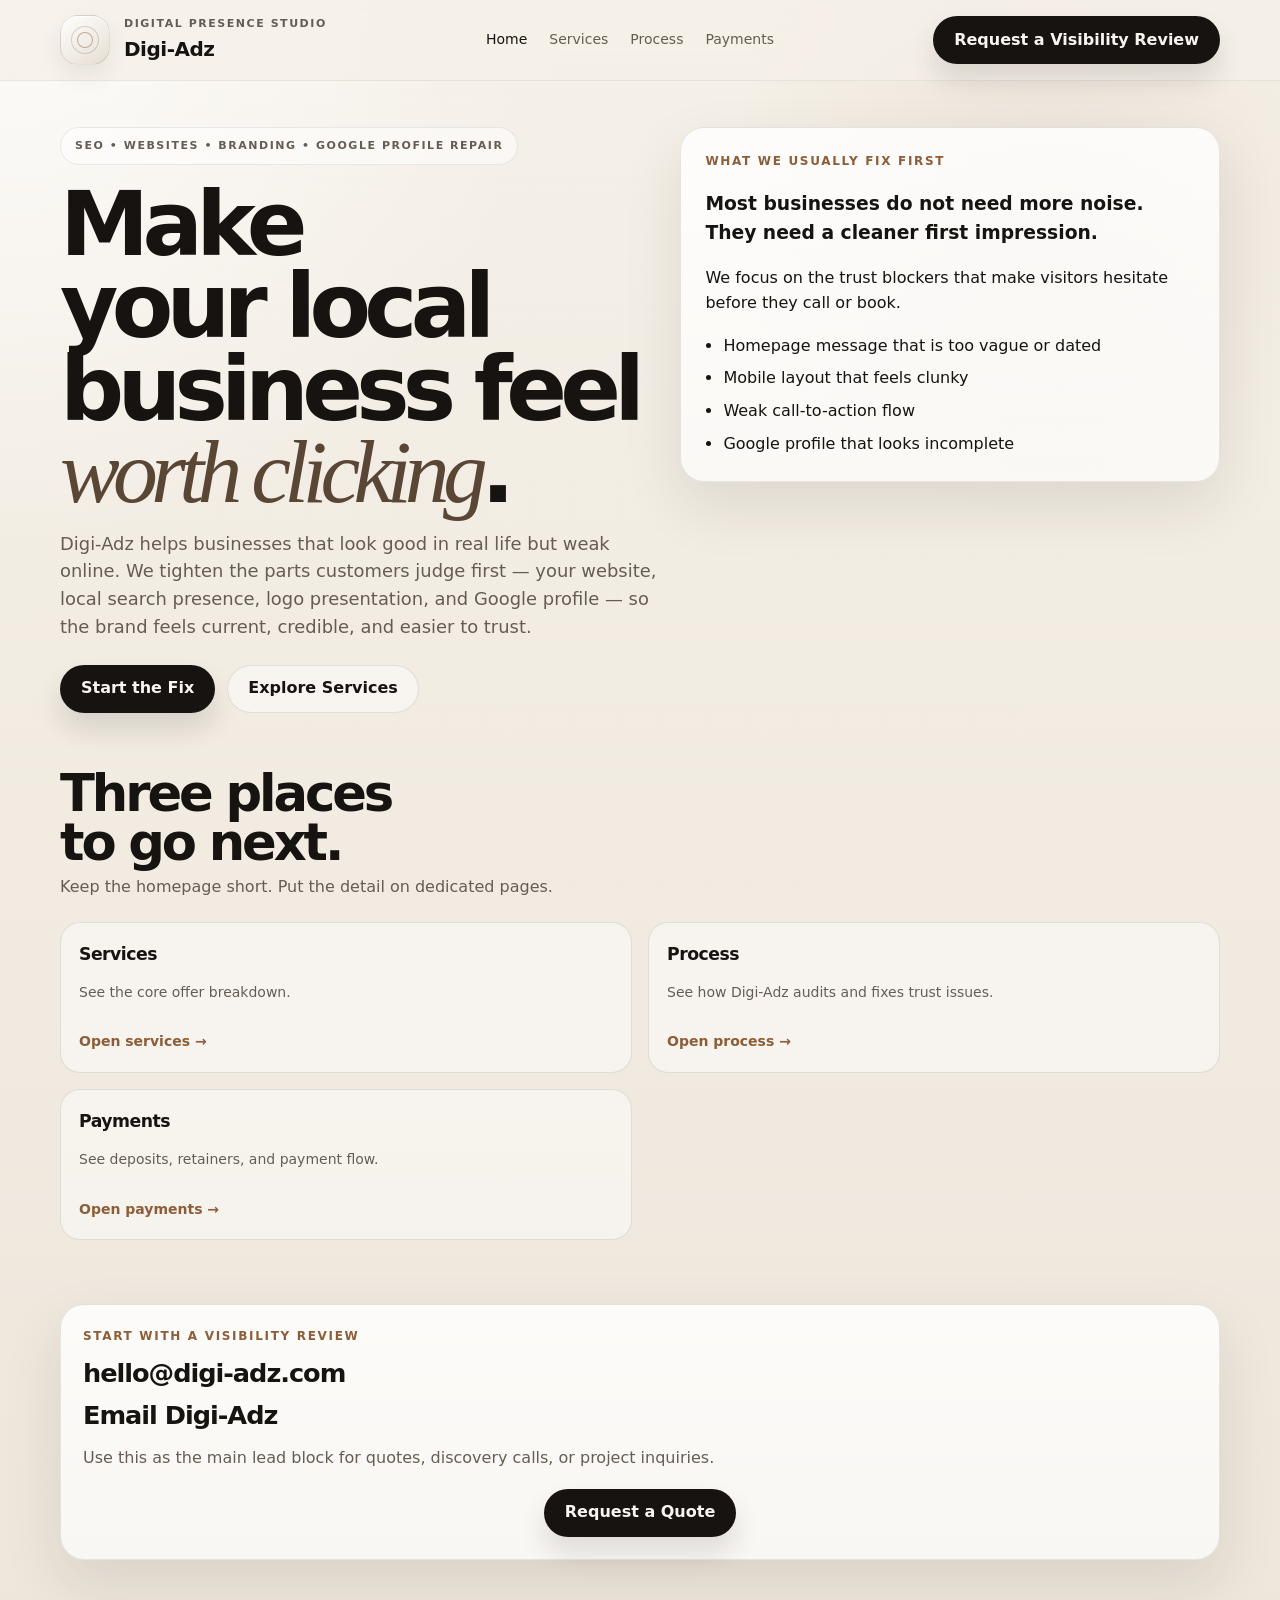
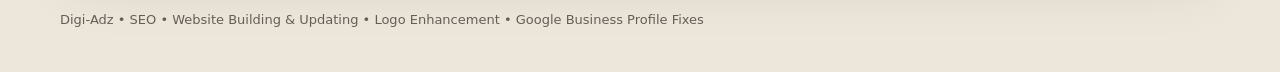
==== commit de4e3a64: "trim: remove extra homepage sections" ====
--- a/index.html
+++ b/index.html
@@ -55,72 +55,41 @@
     </section>
 
     <section>
-      <div class="shell signal-band" aria-label="Core service signals">
-        <div class="signal">
-          <strong>SEO</strong>
-          <span>Search-ready pages built to rank and convert local intent.</span>
-        </div>
-        <div class="signal">
-          <strong>Web</strong>
-          <span>Cleaner sites that stop feeling stale on mobile.</span>
-        </div>
-        <div class="signal">
-          <strong>Brand</strong>
-          <span>Sharper logo presentation without losing recognition.</span>
-        </div>
-        <div class="signal">
-          <strong>Maps</strong>
-          <span>Google profile cleanup that restores trust fast.</span>
-        </div>
-      </div>
-    </section>
-
-    <section>
       <div class="shell">
         <div class="section-head">
           <div>
-            <h2>Keep the homepage focused. Put the details where they belong.</h2>
-            <p>I simplified the main page so it sells the core offer fast. Deeper topics now live on their own pages for easier scanning and less clutter.</p>
+            <h2>Three places to go next.</h2>
+            <p>Keep the homepage short. Put the detail on dedicated pages.</p>
           </div>
         </div>
 
         <div class="link-grid two-up">
           <a class="link-card" href="services.html">
             <strong>Services</strong>
-            <p>SEO, website updates, logo enhancement, and Google Business Profile fixes in one cleaner service page.</p>
+            <p>See the core offer breakdown.</p>
             <span class="arrow">Open services →</span>
           </a>
           <a class="link-card" href="process.html">
             <strong>Process</strong>
-            <p>The before-and-after logic, audit priorities, and the step-by-step cleanup workflow now live separately.</p>
+            <p>See how Digi-Adz audits and fixes trust issues.</p>
             <span class="arrow">Open process →</span>
           </a>
           <a class="link-card" href="payments.html">
             <strong>Payments</strong>
-            <p>Payment methods, deposit flow, and retainer setup moved off the homepage so they do not crowd the sales pitch.</p>
+            <p>See deposits, retainers, and payment flow.</p>
             <span class="arrow">Open payments →</span>
           </a>
-          <div class="link-card">
-            <strong>Homepage goal</strong>
-            <p>Lead with trust, clarity, and a direct next step instead of stacking every detail on the front page.</p>
-          </div>
         </div>
       </div>
     </section>
 
     <section id="contact">
-      <div class="shell two-up">
-        <div class="page-card">
-          <span class="page-kicker">Digi-Adz fit</span>
-          <h3>Best for businesses that know their online presence is costing them trust.</h3>
-          <p>If the site feels old, the branding feels weak, or the Google listing looks neglected, Digi-Adz is built to clean that up without turning the pitch into agency fluff.</p>
-        </div>
-
+      <div class="shell">
         <div class="contact-card">
           <strong>Start with a visibility review</strong>
           <h3>hello@digi-adz.com</h3>
           <a class="contact-link" href="mailto:hello@digi-adz.com">Email Digi-Adz</a>
-          <p>Use this as the main lead block for quotes, discovery calls, or project inquiries. Replace the email and add a booking link whenever you are ready.</p>
+          <p>Use this as the main lead block for quotes, discovery calls, or project inquiries.</p>
           <a class="cta cta-primary center-cta" href="mailto:hello@digi-adz.com?subject=Digi-Adz%20Website%20Inquiry">Request a Quote</a>
         </div>
       </div>
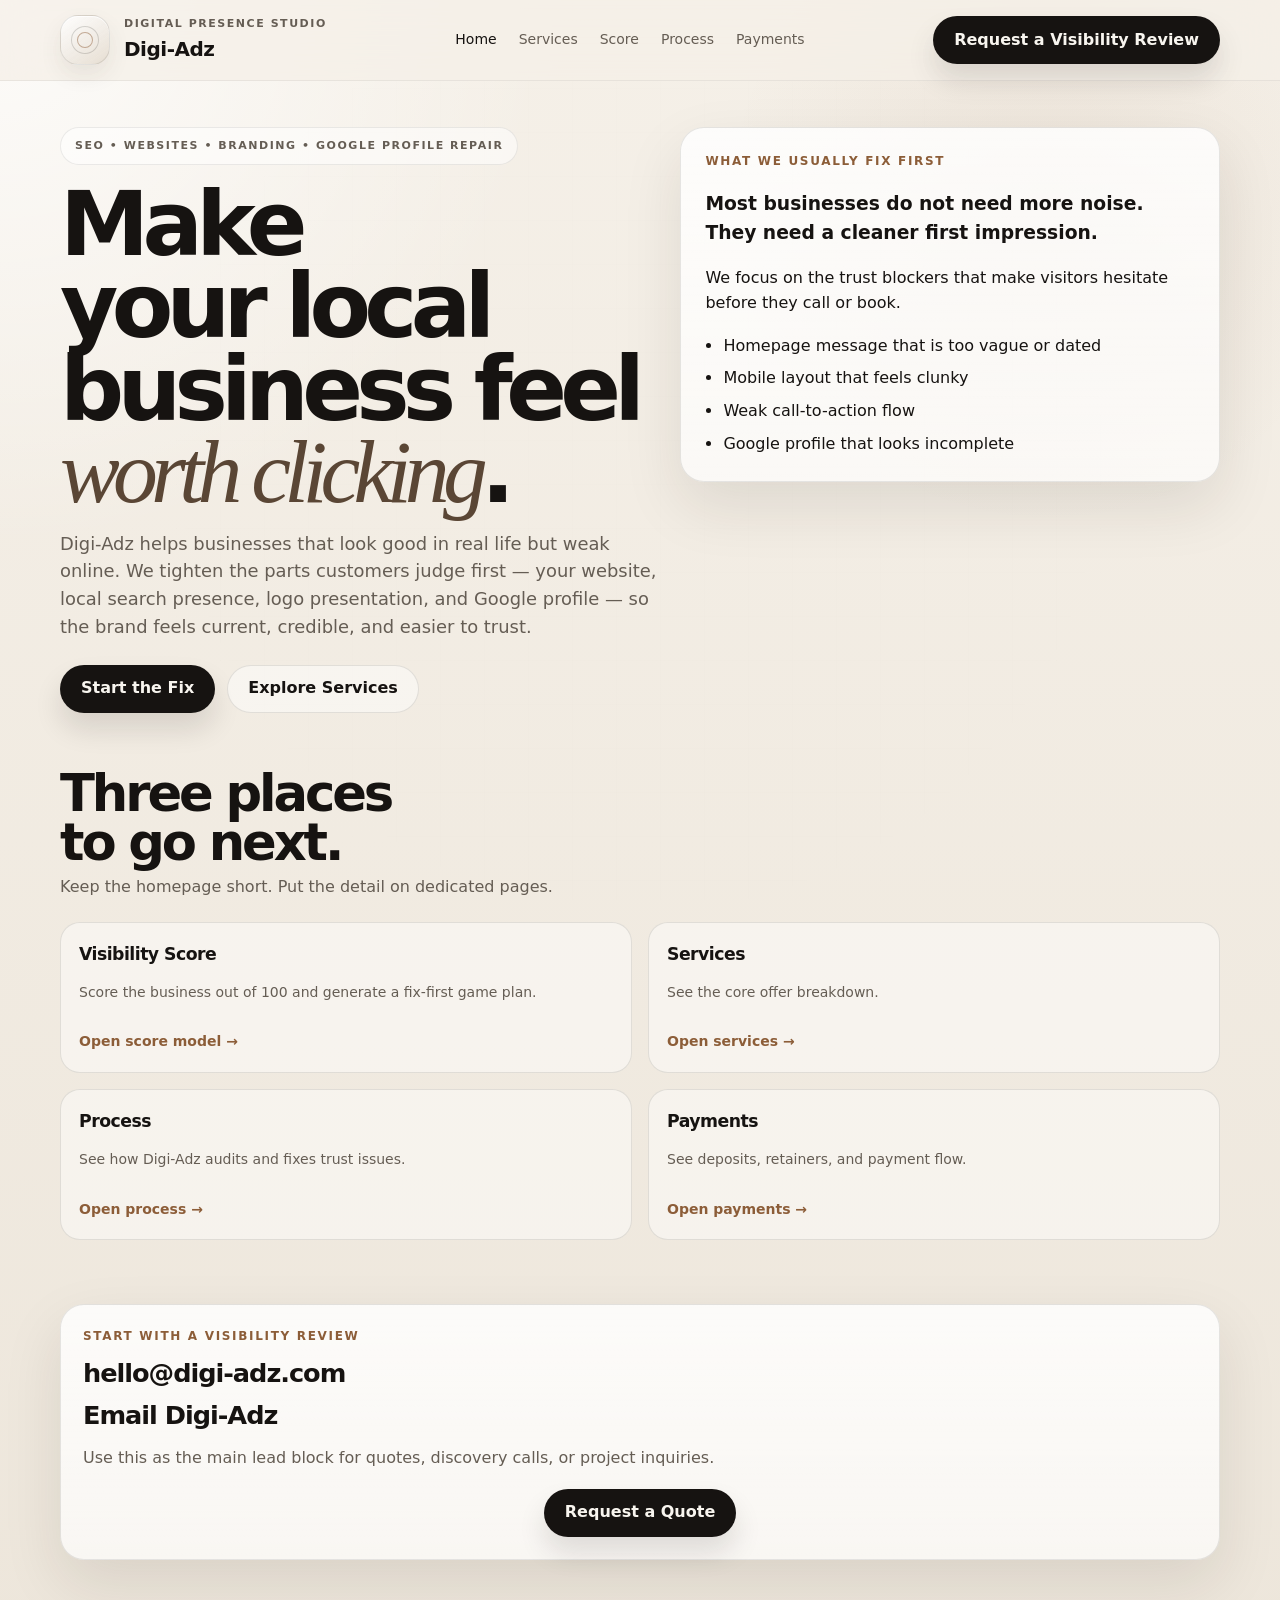
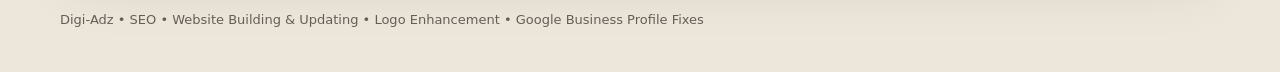
==== commit 99dad706: "feat: add 100-point visibility score calculator" ====
--- a/index.html
+++ b/index.html
@@ -20,6 +20,7 @@
       <nav class="nav-links" aria-label="Primary">
         <a class="current" href="index.html">Home</a>
         <a href="services.html">Services</a>
+        <a href="visibility-score.html">Score</a>
         <a href="process.html">Process</a>
         <a href="payments.html">Payments</a>
       </nav>
@@ -64,6 +65,11 @@
         </div>
 
         <div class="link-grid two-up">
+          <a class="link-card" href="visibility-score.html">
+            <strong>Visibility Score</strong>
+            <p>Score the business out of 100 and generate a fix-first game plan.</p>
+            <span class="arrow">Open score model →</span>
+          </a>
           <a class="link-card" href="services.html">
             <strong>Services</strong>
             <p>See the core offer breakdown.</p>
--- a/style.css
+++ b/style.css
@@ -455,6 +455,208 @@
   font-size: 13px;
 }
 
+.score-layout {
+  display: grid;
+  grid-template-columns: 0.92fr 1.08fr;
+  gap: 16px;
+}
+
+.score-summary-card,
+.score-form,
+.score-output-card {
+  padding: 24px;
+}
+
+.equation-box {
+  margin-top: 18px;
+  padding: 16px 18px;
+  border-radius: 18px;
+  border: 1px solid var(--line);
+  background: rgba(255,255,255,0.56);
+  font-size: 14px;
+  line-height: 1.7;
+  color: var(--muted);
+}
+
+.score-form {
+  display: grid;
+  gap: 16px;
+}
+
+.score-row {
+  display: grid;
+  gap: 8px;
+}
+
+.score-row label,
+.score-range-card label {
+  font-size: 14px;
+  font-weight: 700;
+}
+
+.score-row input[type="text"] {
+  min-height: 48px;
+  border-radius: 14px;
+  border: 1px solid var(--line-strong);
+  background: rgba(255,255,255,0.7);
+  padding: 0 14px;
+  color: var(--ink);
+  font: inherit;
+}
+
+.score-range-card {
+  padding: 18px;
+  border-radius: 18px;
+  border: 1px solid var(--line);
+  background: rgba(255,255,255,0.5);
+}
+
+.score-range-head {
+  display: flex;
+  align-items: start;
+  justify-content: space-between;
+  gap: 14px;
+  margin-bottom: 12px;
+}
+
+.score-range-head strong,
+.breakdown-item strong,
+.priority-item strong {
+  display: block;
+  letter-spacing: -0.02em;
+}
+
+.score-range-head p,
+.priority-item p,
+.priority-intro,
+.score-output-card p {
+  margin: 6px 0 0;
+  color: var(--muted);
+}
+
+.weight-pill {
+  display: inline-flex;
+  align-items: center;
+  min-height: 32px;
+  padding: 0 12px;
+  border-radius: 999px;
+  background: rgba(255,255,255,0.72);
+  border: 1px solid var(--line);
+  font-size: 12px;
+  font-weight: 800;
+  letter-spacing: 0.08em;
+  text-transform: uppercase;
+  white-space: nowrap;
+}
+
+.score-range-card input[type="range"] {
+  width: 100%;
+  margin-top: 10px;
+  accent-color: var(--accent);
+}
+
+.range-scale {
+  display: flex;
+  justify-content: space-between;
+  gap: 12px;
+  margin-top: 8px;
+  color: var(--muted);
+  font-size: 12px;
+}
+
+.score-actions {
+  display: flex;
+  gap: 12px;
+  flex-wrap: wrap;
+}
+
+.score-output-wrap {
+  display: grid;
+  gap: 16px;
+}
+
+.score-badge-wrap {
+  display: grid;
+  grid-template-columns: auto 1fr;
+  gap: 16px;
+  align-items: center;
+  margin-bottom: 18px;
+}
+
+.score-badge {
+  width: 96px;
+  height: 96px;
+  border-radius: 50%;
+  display: grid;
+  place-items: center;
+  background: linear-gradient(145deg, rgba(255,255,255,0.96), rgba(216,188,161,0.72));
+  border: 1px solid var(--line-strong);
+  box-shadow: inset 0 1px 0 rgba(255,255,255,0.82);
+  font-size: 2rem;
+  font-weight: 800;
+  letter-spacing: -0.05em;
+}
+
+.score-breakdown {
+  display: grid;
+  gap: 10px;
+}
+
+.breakdown-item {
+  display: flex;
+  align-items: center;
+  justify-content: space-between;
+  gap: 14px;
+  padding: 12px 14px;
+  border-radius: 16px;
+  border: 1px solid var(--line);
+  background: rgba(255,255,255,0.48);
+}
+
+.breakdown-item span {
+  color: var(--muted);
+  font-size: 13px;
+}
+
+.breakdown-points {
+  font-weight: 800;
+  white-space: nowrap;
+}
+
+.priority-plan {
+  display: grid;
+  gap: 14px;
+}
+
+.priority-item {
+  display: grid;
+  grid-template-columns: auto 1fr;
+  gap: 14px;
+  padding: 14px;
+  border-radius: 18px;
+  border: 1px solid var(--line);
+  background: rgba(255,255,255,0.48);
+}
+
+.priority-rank {
+  width: 40px;
+  height: 40px;
+  border-radius: 12px;
+  display: grid;
+  place-items: center;
+  background: rgba(216,188,161,0.48);
+  font-weight: 800;
+}
+
+.priority-item ul {
+  margin: 12px 0 0;
+  padding-left: 18px;
+}
+
+.priority-item li + li {
+  margin-top: 8px;
+}
+
 @media (max-width: 980px) {
   .hero-simple,
   .signal-band,
@@ -463,7 +665,9 @@
   .faq-grid,
   .payment-grid,
   .two-up,
-  .split-card { grid-template-columns: 1fr; }
+  .split-card,
+  .score-layout,
+  .score-badge-wrap { grid-template-columns: 1fr; }
 }
 
 @media (max-width: 820px) {
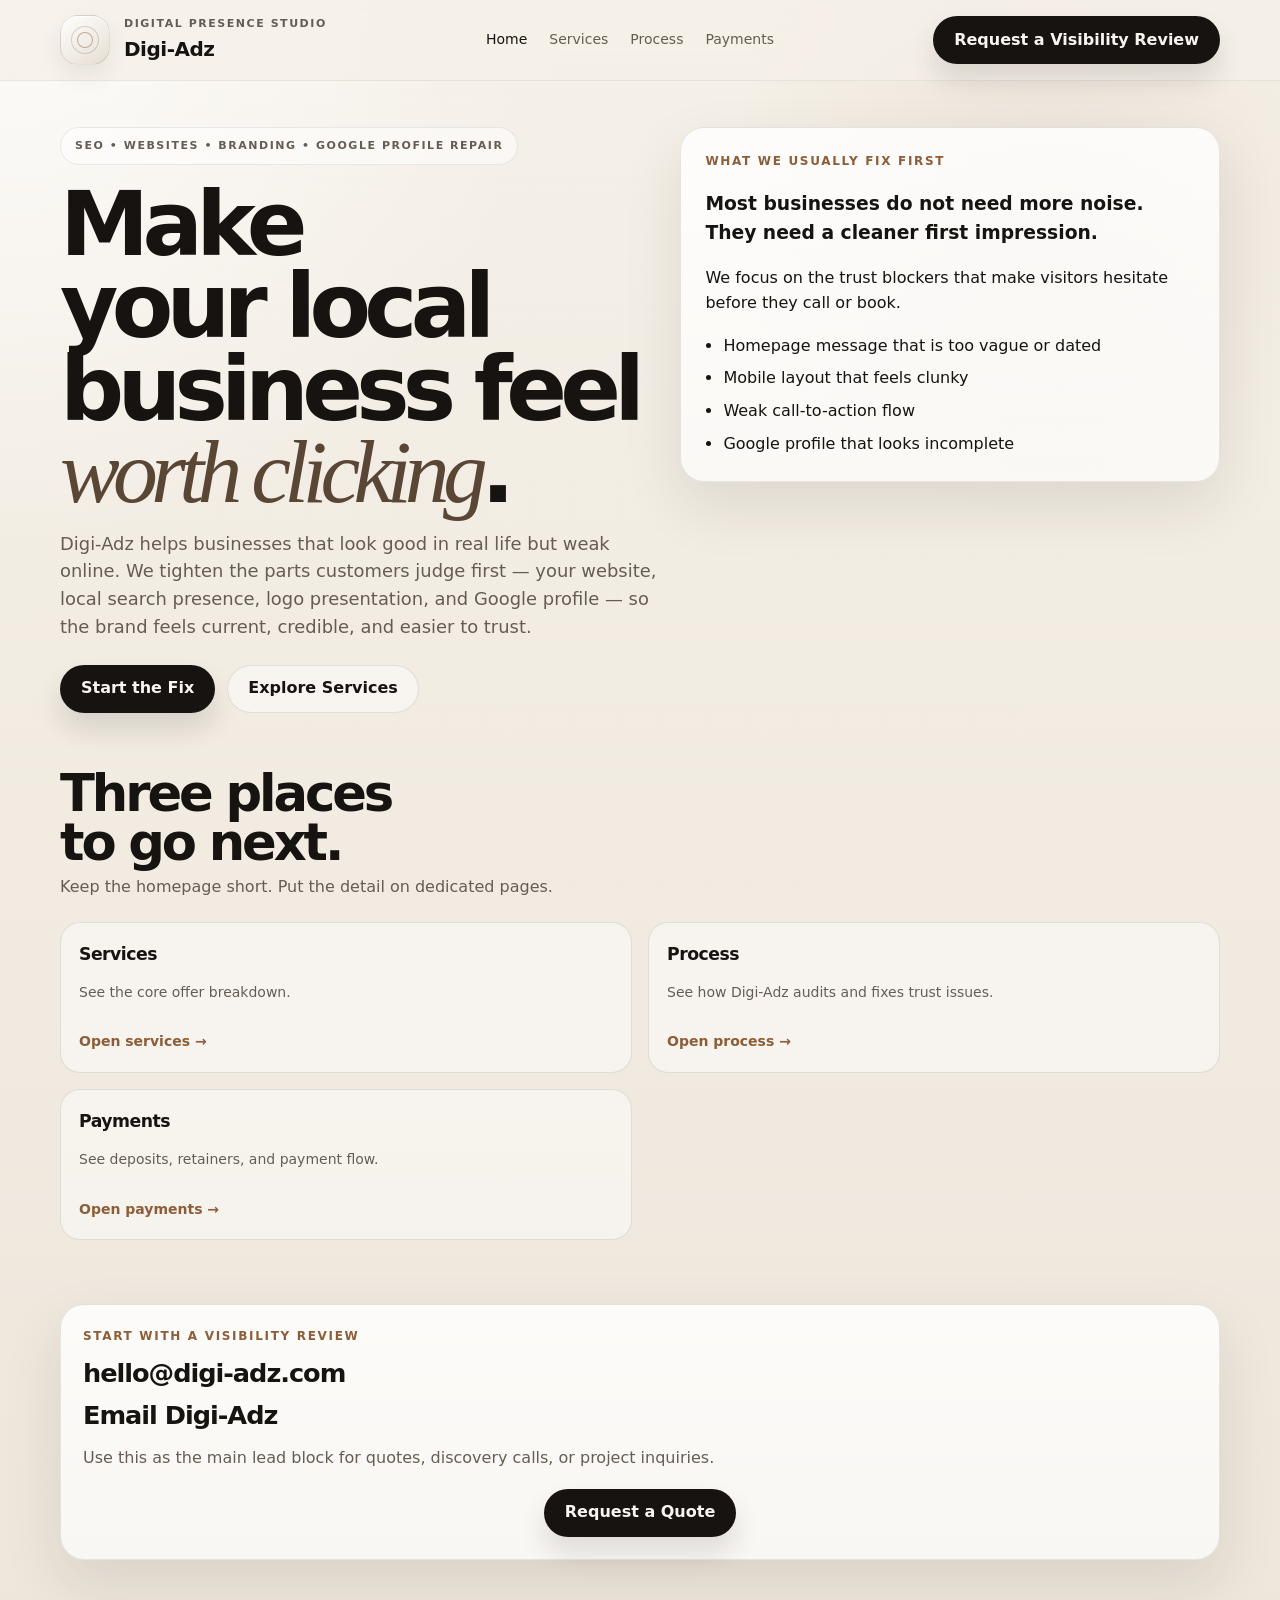
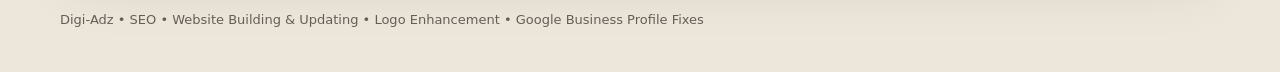
==== commit e2ed92f6: "Revert "feat: add 100-point visibility score calculator" This reverts commit 99dad70661fc66e2c1f4ea1" ====
--- a/index.html
+++ b/index.html
@@ -20,7 +20,6 @@
       <nav class="nav-links" aria-label="Primary">
         <a class="current" href="index.html">Home</a>
         <a href="services.html">Services</a>
-        <a href="visibility-score.html">Score</a>
         <a href="process.html">Process</a>
         <a href="payments.html">Payments</a>
       </nav>
@@ -65,11 +64,6 @@
         </div>
 
         <div class="link-grid two-up">
-          <a class="link-card" href="visibility-score.html">
-            <strong>Visibility Score</strong>
-            <p>Score the business out of 100 and generate a fix-first game plan.</p>
-            <span class="arrow">Open score model →</span>
-          </a>
           <a class="link-card" href="services.html">
             <strong>Services</strong>
             <p>See the core offer breakdown.</p>
--- a/style.css
+++ b/style.css
@@ -455,208 +455,6 @@
   font-size: 13px;
 }
 
-.score-layout {
-  display: grid;
-  grid-template-columns: 0.92fr 1.08fr;
-  gap: 16px;
-}
-
-.score-summary-card,
-.score-form,
-.score-output-card {
-  padding: 24px;
-}
-
-.equation-box {
-  margin-top: 18px;
-  padding: 16px 18px;
-  border-radius: 18px;
-  border: 1px solid var(--line);
-  background: rgba(255,255,255,0.56);
-  font-size: 14px;
-  line-height: 1.7;
-  color: var(--muted);
-}
-
-.score-form {
-  display: grid;
-  gap: 16px;
-}
-
-.score-row {
-  display: grid;
-  gap: 8px;
-}
-
-.score-row label,
-.score-range-card label {
-  font-size: 14px;
-  font-weight: 700;
-}
-
-.score-row input[type="text"] {
-  min-height: 48px;
-  border-radius: 14px;
-  border: 1px solid var(--line-strong);
-  background: rgba(255,255,255,0.7);
-  padding: 0 14px;
-  color: var(--ink);
-  font: inherit;
-}
-
-.score-range-card {
-  padding: 18px;
-  border-radius: 18px;
-  border: 1px solid var(--line);
-  background: rgba(255,255,255,0.5);
-}
-
-.score-range-head {
-  display: flex;
-  align-items: start;
-  justify-content: space-between;
-  gap: 14px;
-  margin-bottom: 12px;
-}
-
-.score-range-head strong,
-.breakdown-item strong,
-.priority-item strong {
-  display: block;
-  letter-spacing: -0.02em;
-}
-
-.score-range-head p,
-.priority-item p,
-.priority-intro,
-.score-output-card p {
-  margin: 6px 0 0;
-  color: var(--muted);
-}
-
-.weight-pill {
-  display: inline-flex;
-  align-items: center;
-  min-height: 32px;
-  padding: 0 12px;
-  border-radius: 999px;
-  background: rgba(255,255,255,0.72);
-  border: 1px solid var(--line);
-  font-size: 12px;
-  font-weight: 800;
-  letter-spacing: 0.08em;
-  text-transform: uppercase;
-  white-space: nowrap;
-}
-
-.score-range-card input[type="range"] {
-  width: 100%;
-  margin-top: 10px;
-  accent-color: var(--accent);
-}
-
-.range-scale {
-  display: flex;
-  justify-content: space-between;
-  gap: 12px;
-  margin-top: 8px;
-  color: var(--muted);
-  font-size: 12px;
-}
-
-.score-actions {
-  display: flex;
-  gap: 12px;
-  flex-wrap: wrap;
-}
-
-.score-output-wrap {
-  display: grid;
-  gap: 16px;
-}
-
-.score-badge-wrap {
-  display: grid;
-  grid-template-columns: auto 1fr;
-  gap: 16px;
-  align-items: center;
-  margin-bottom: 18px;
-}
-
-.score-badge {
-  width: 96px;
-  height: 96px;
-  border-radius: 50%;
-  display: grid;
-  place-items: center;
-  background: linear-gradient(145deg, rgba(255,255,255,0.96), rgba(216,188,161,0.72));
-  border: 1px solid var(--line-strong);
-  box-shadow: inset 0 1px 0 rgba(255,255,255,0.82);
-  font-size: 2rem;
-  font-weight: 800;
-  letter-spacing: -0.05em;
-}
-
-.score-breakdown {
-  display: grid;
-  gap: 10px;
-}
-
-.breakdown-item {
-  display: flex;
-  align-items: center;
-  justify-content: space-between;
-  gap: 14px;
-  padding: 12px 14px;
-  border-radius: 16px;
-  border: 1px solid var(--line);
-  background: rgba(255,255,255,0.48);
-}
-
-.breakdown-item span {
-  color: var(--muted);
-  font-size: 13px;
-}
-
-.breakdown-points {
-  font-weight: 800;
-  white-space: nowrap;
-}
-
-.priority-plan {
-  display: grid;
-  gap: 14px;
-}
-
-.priority-item {
-  display: grid;
-  grid-template-columns: auto 1fr;
-  gap: 14px;
-  padding: 14px;
-  border-radius: 18px;
-  border: 1px solid var(--line);
-  background: rgba(255,255,255,0.48);
-}
-
-.priority-rank {
-  width: 40px;
-  height: 40px;
-  border-radius: 12px;
-  display: grid;
-  place-items: center;
-  background: rgba(216,188,161,0.48);
-  font-weight: 800;
-}
-
-.priority-item ul {
-  margin: 12px 0 0;
-  padding-left: 18px;
-}
-
-.priority-item li + li {
-  margin-top: 8px;
-}
-
 @media (max-width: 980px) {
   .hero-simple,
   .signal-band,
@@ -665,9 +463,7 @@
   .faq-grid,
   .payment-grid,
   .two-up,
-  .split-card,
-  .score-layout,
-  .score-badge-wrap { grid-template-columns: 1fr; }
+  .split-card { grid-template-columns: 1fr; }
 }
 
 @media (max-width: 820px) {
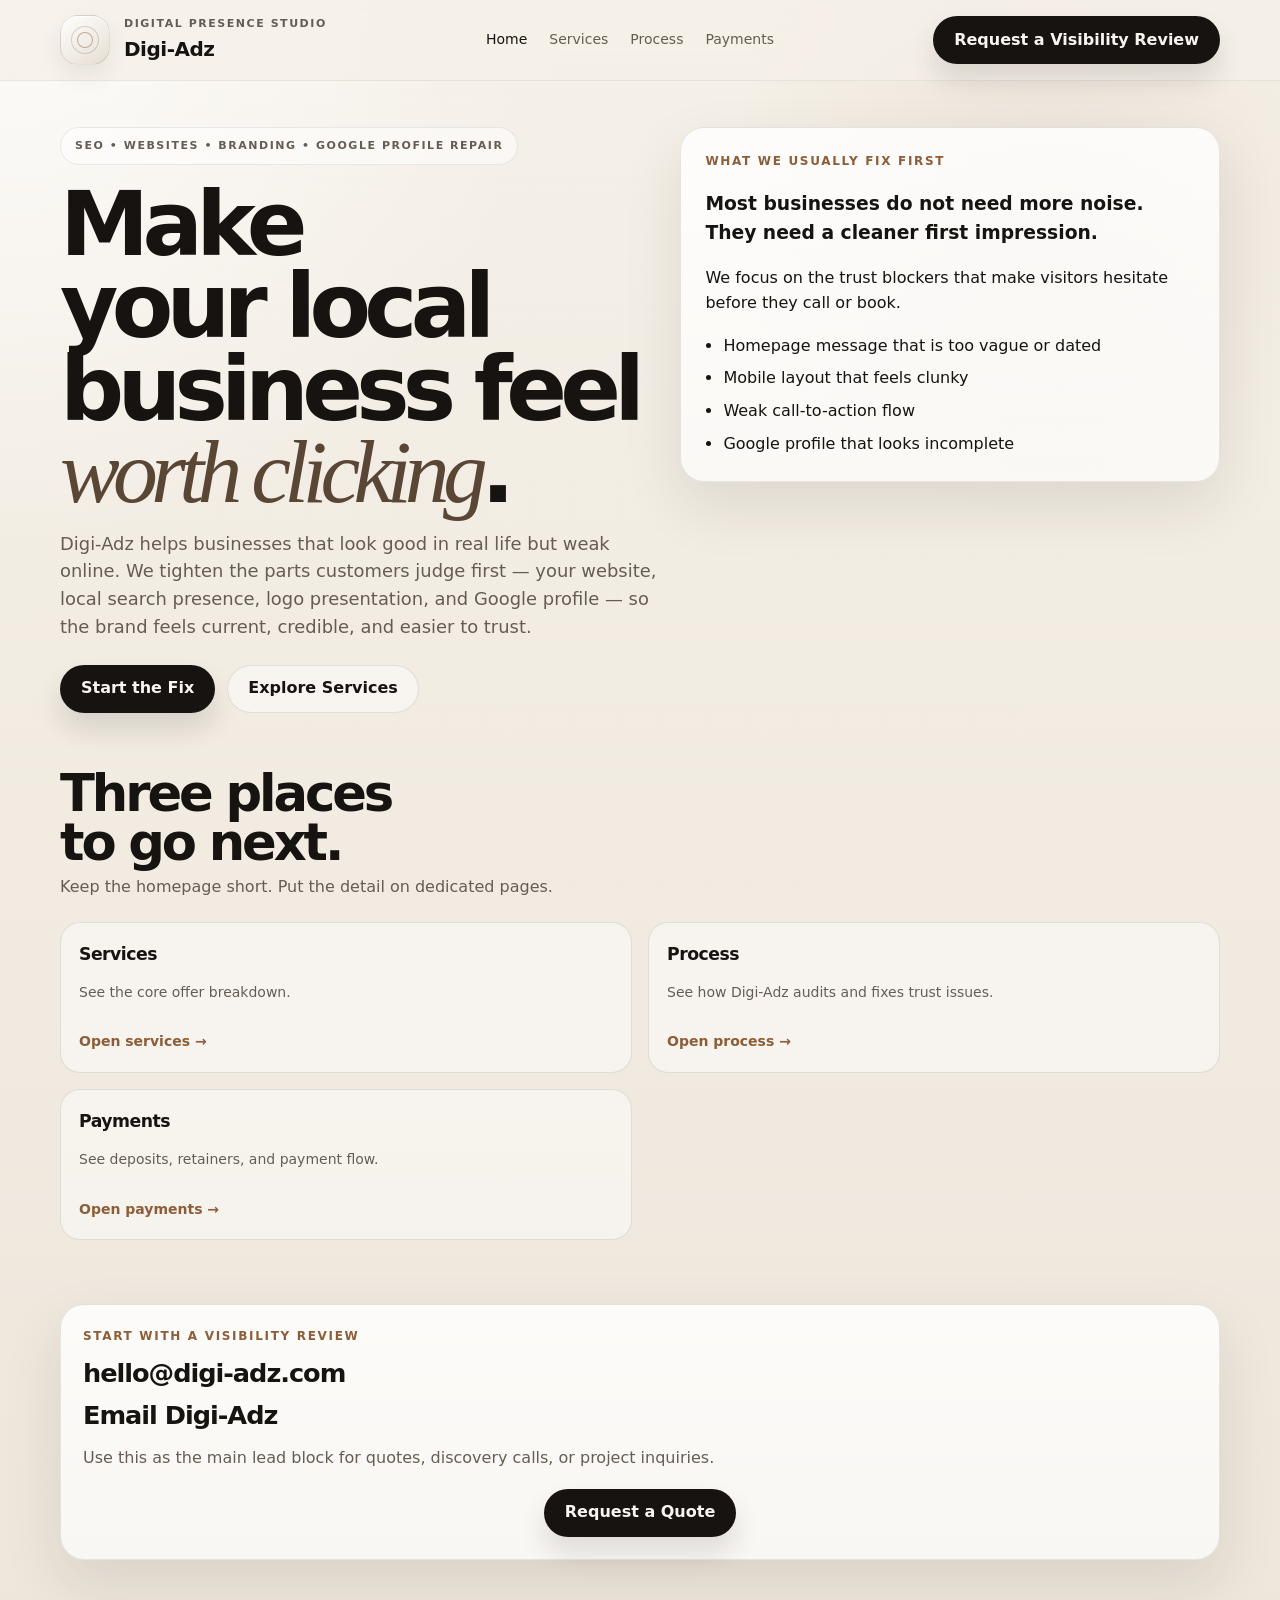
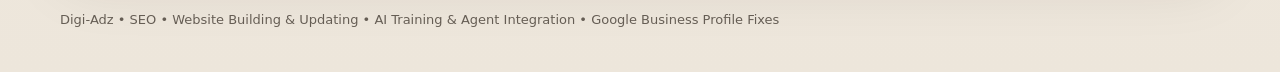
==== commit 6d7b67eb: "feat: add ai and payment sections" ====
--- a/index.html
+++ b/index.html
@@ -97,7 +97,7 @@
   </main>
 
   <footer class="footer">
-    <div class="shell">Digi-Adz • SEO • Website Building &amp; Updating • Logo Enhancement • Google Business Profile Fixes</div>
+    <div class="shell">Digi-Adz • SEO • Website Building &amp; Updating • AI Training &amp; Agent Integration • Google Business Profile Fixes</div>
   </footer>
 </body>
 </html>
